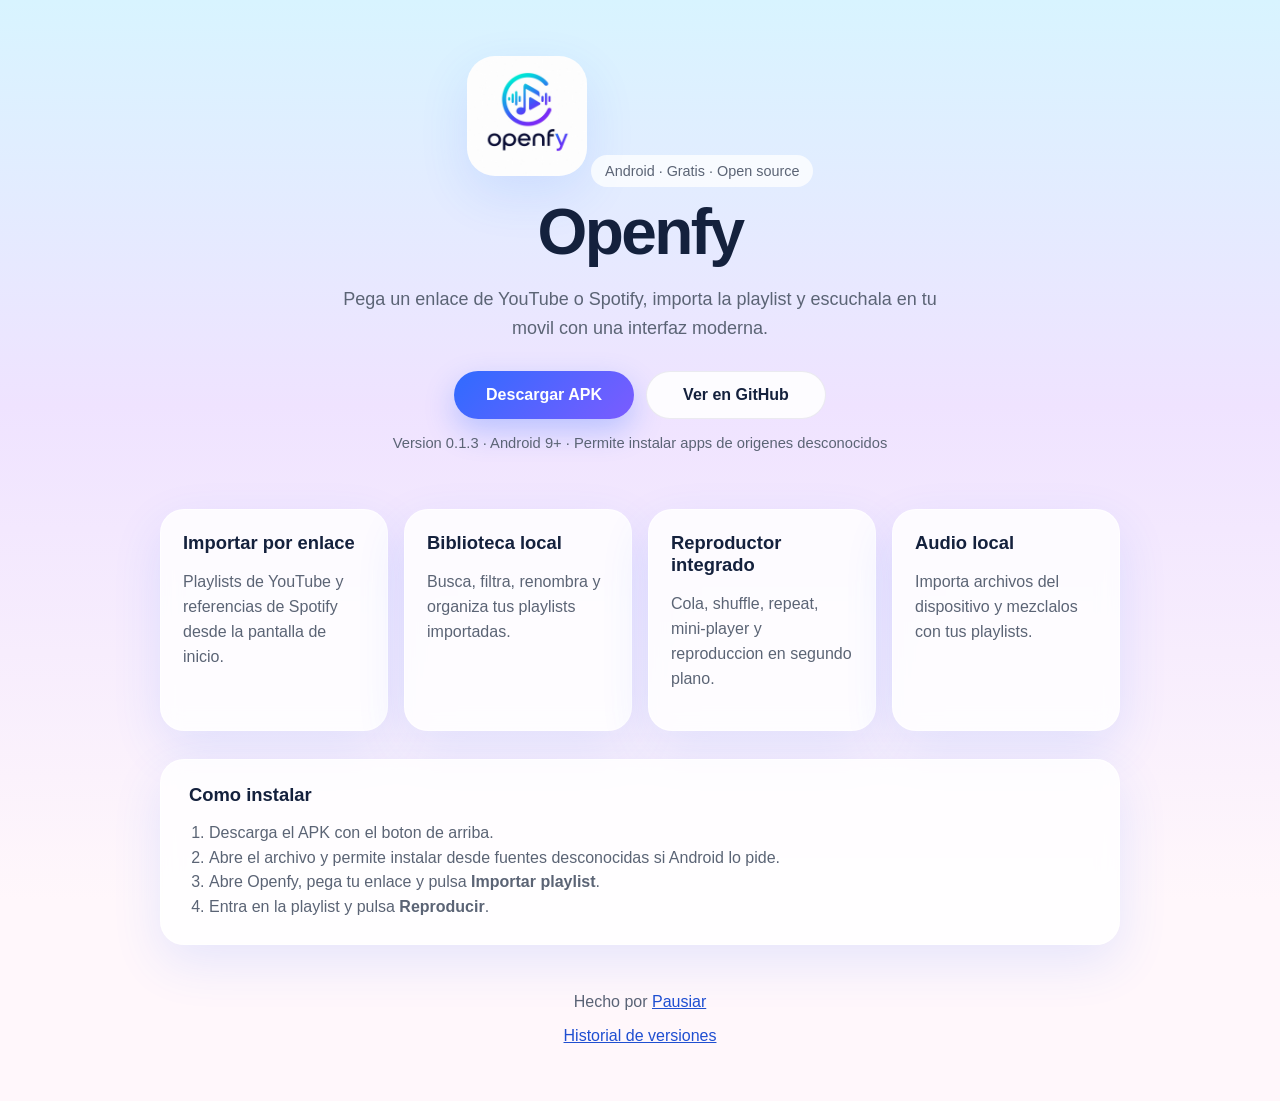
==== web/index.html @ c5a2be93 "Fix YouTube playback fallbacks and add GitHub Pages site. Add Piped and innertube stream resolution," ====
<!DOCTYPE html>
<html lang="es">
<head>
  <meta charset="UTF-8">
  <meta name="viewport" content="width=device-width, initial-scale=1.0">
  <meta name="description" content="Openfy importa playlists de YouTube y Spotify, organiza tu biblioteca y reproduce musica en Android.">
  <title>Openfy — Reproductor de playlists</title>
  <link rel="icon" type="image/png" href="assets/logo.png">
  <link rel="stylesheet" href="styles.css">
</head>
<body>
  <div class="bg"></div>
  <header class="hero">
    <img src="assets/logo.png" alt="Openfy" class="logo">
    <p class="badge">Android · Gratis · Open source</p>
    <h1>Openfy</h1>
    <p class="lead">
      Pega un enlace de YouTube o Spotify, importa la playlist y escuchala en tu movil con una interfaz moderna.
    </p>
    <div class="actions">
      <a class="btn btn-primary" href="https://github.com/Pausiar/openfy/releases/latest/download/openfy-v0.1.3.apk">
        Descargar APK
      </a>
      <a class="btn btn-secondary" href="https://github.com/Pausiar/openfy" target="_blank" rel="noopener noreferrer">
        Ver en GitHub
      </a>
    </div>
    <p class="hint">Version 0.1.3 · Android 9+ · Permite instalar apps de origenes desconocidos</p>
  </header>

  <main>
    <section class="features">
      <article class="card">
        <h2>Importar por enlace</h2>
        <p>Playlists de YouTube y referencias de Spotify desde la pantalla de inicio.</p>
      </article>
      <article class="card">
        <h2>Biblioteca local</h2>
        <p>Busca, filtra, renombra y organiza tus playlists importadas.</p>
      </article>
      <article class="card">
        <h2>Reproductor integrado</h2>
        <p>Cola, shuffle, repeat, mini-player y reproduccion en segundo plano.</p>
      </article>
      <article class="card">
        <h2>Audio local</h2>
        <p>Importa archivos del dispositivo y mezclalos con tus playlists.</p>
      </article>
    </section>

    <section class="steps">
      <h2>Como instalar</h2>
      <ol>
        <li>Descarga el APK con el boton de arriba.</li>
        <li>Abre el archivo y permite instalar desde fuentes desconocidas si Android lo pide.</li>
        <li>Abre Openfy, pega tu enlace y pulsa <strong>Importar playlist</strong>.</li>
        <li>Entra en la playlist y pulsa <strong>Reproducir</strong>.</li>
      </ol>
    </section>
  </main>

  <footer>
    <p>Hecho por <a href="https://github.com/Pausiar" target="_blank" rel="noopener noreferrer">Pausiar</a></p>
    <p><a href="https://github.com/Pausiar/openfy/releases">Historial de versiones</a></p>
  </footer>
</body>
</html>
---- web/styles.css ----
:root {
  color-scheme: light;
  --bg-top: #d8f4ff;
  --bg-mid: #efe3ff;
  --bg-bottom: #fff7fb;
  --text: #14213d;
  --muted: #5b6475;
  --primary: #2f6bff;
  --primary-dark: #1f4fd1;
  --card: rgba(255, 255, 255, 0.82);
  --shadow: 0 18px 50px rgba(47, 107, 255, 0.12);
}

* {
  box-sizing: border-box;
}

body {
  margin: 0;
  font-family: Inter, Segoe UI, Roboto, Helvetica, Arial, sans-serif;
  color: var(--text);
  background: var(--bg-bottom);
}

.bg {
  position: fixed;
  inset: 0;
  background: linear-gradient(180deg, var(--bg-top), var(--bg-mid) 45%, var(--bg-bottom));
  z-index: -1;
}

.hero,
main,
footer {
  width: min(960px, calc(100% - 32px));
  margin: 0 auto;
}

.hero {
  padding: 56px 0 32px;
  text-align: center;
}

.logo {
  width: 120px;
  height: 120px;
  border-radius: 28px;
  box-shadow: var(--shadow);
}

.badge {
  display: inline-block;
  margin: 18px 0 8px;
  padding: 8px 14px;
  border-radius: 999px;
  background: rgba(255, 255, 255, 0.75);
  color: var(--muted);
  font-size: 0.9rem;
}

h1 {
  margin: 0;
  font-size: clamp(2.5rem, 8vw, 4rem);
  letter-spacing: -0.04em;
}

.lead {
  max-width: 640px;
  margin: 16px auto 0;
  font-size: 1.125rem;
  line-height: 1.6;
  color: var(--muted);
}

.actions {
  display: flex;
  gap: 12px;
  justify-content: center;
  flex-wrap: wrap;
  margin-top: 28px;
}

.btn {
  display: inline-flex;
  align-items: center;
  justify-content: center;
  min-width: 180px;
  padding: 14px 22px;
  border-radius: 999px;
  text-decoration: none;
  font-weight: 700;
  transition: transform 0.15s ease, box-shadow 0.15s ease;
}

.btn:hover {
  transform: translateY(-1px);
}

.btn-primary {
  background: linear-gradient(135deg, var(--primary), #7b5cff);
  color: white;
  box-shadow: 0 12px 30px rgba(47, 107, 255, 0.28);
}

.btn-primary:hover {
  box-shadow: 0 16px 36px rgba(47, 107, 255, 0.34);
}

.btn-secondary {
  background: rgba(255, 255, 255, 0.88);
  color: var(--text);
  border: 1px solid rgba(20, 33, 61, 0.08);
}

.hint {
  margin-top: 16px;
  color: var(--muted);
  font-size: 0.92rem;
}

.features {
  display: grid;
  grid-template-columns: repeat(auto-fit, minmax(220px, 1fr));
  gap: 16px;
  padding: 12px 0 28px;
}

.card,
.steps {
  background: var(--card);
  border: 1px solid rgba(255, 255, 255, 0.65);
  border-radius: 24px;
  box-shadow: var(--shadow);
  backdrop-filter: blur(10px);
}

.card {
  padding: 22px;
}

.card h2,
.steps h2 {
  margin-top: 0;
  font-size: 1.15rem;
}

.card p,
.steps li {
  color: var(--muted);
  line-height: 1.55;
}

.steps {
  padding: 24px 28px;
  margin-bottom: 48px;
}

.steps ol {
  margin: 0;
  padding-left: 20px;
}

footer {
  padding: 0 0 40px;
  text-align: center;
  color: var(--muted);
}

footer a {
  color: var(--primary-dark);
}

@media (max-width: 640px) {
  .hero {
    padding-top: 36px;
  }

  .btn {
    width: 100%;
  }
}
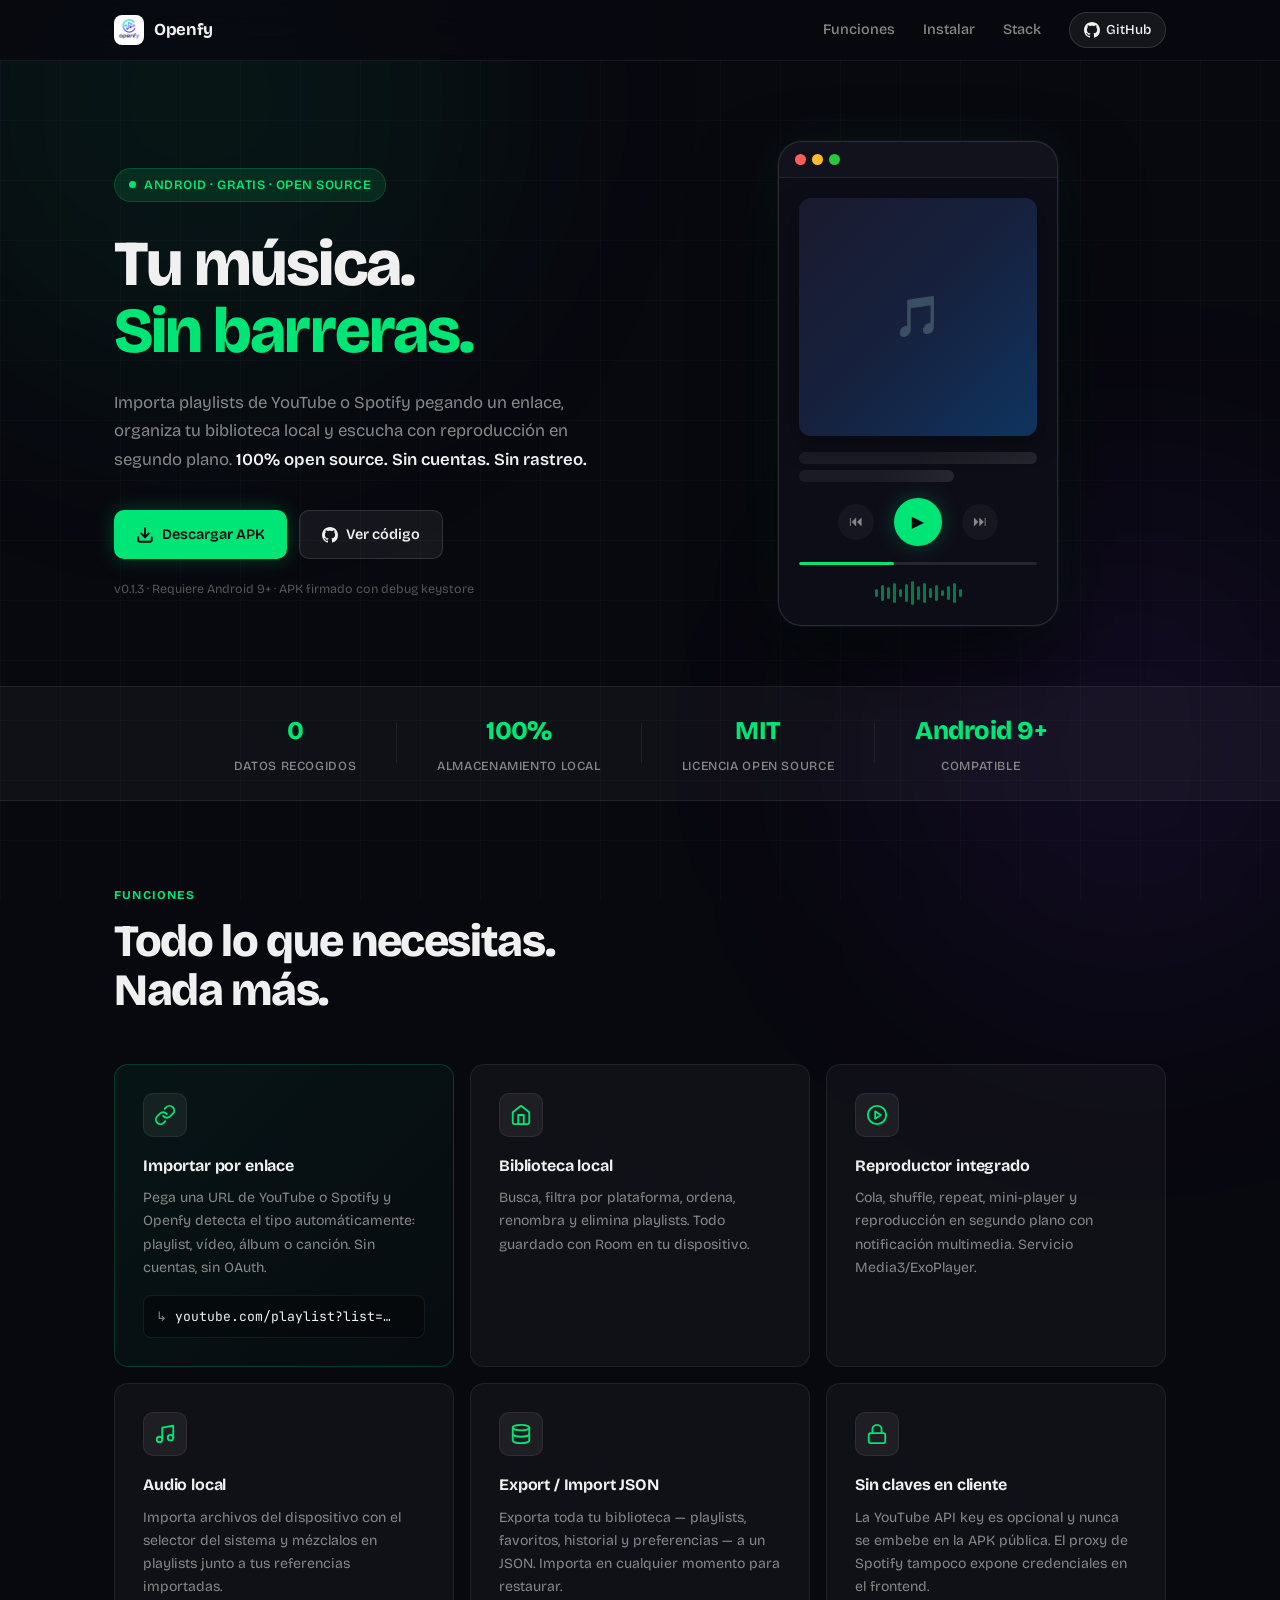
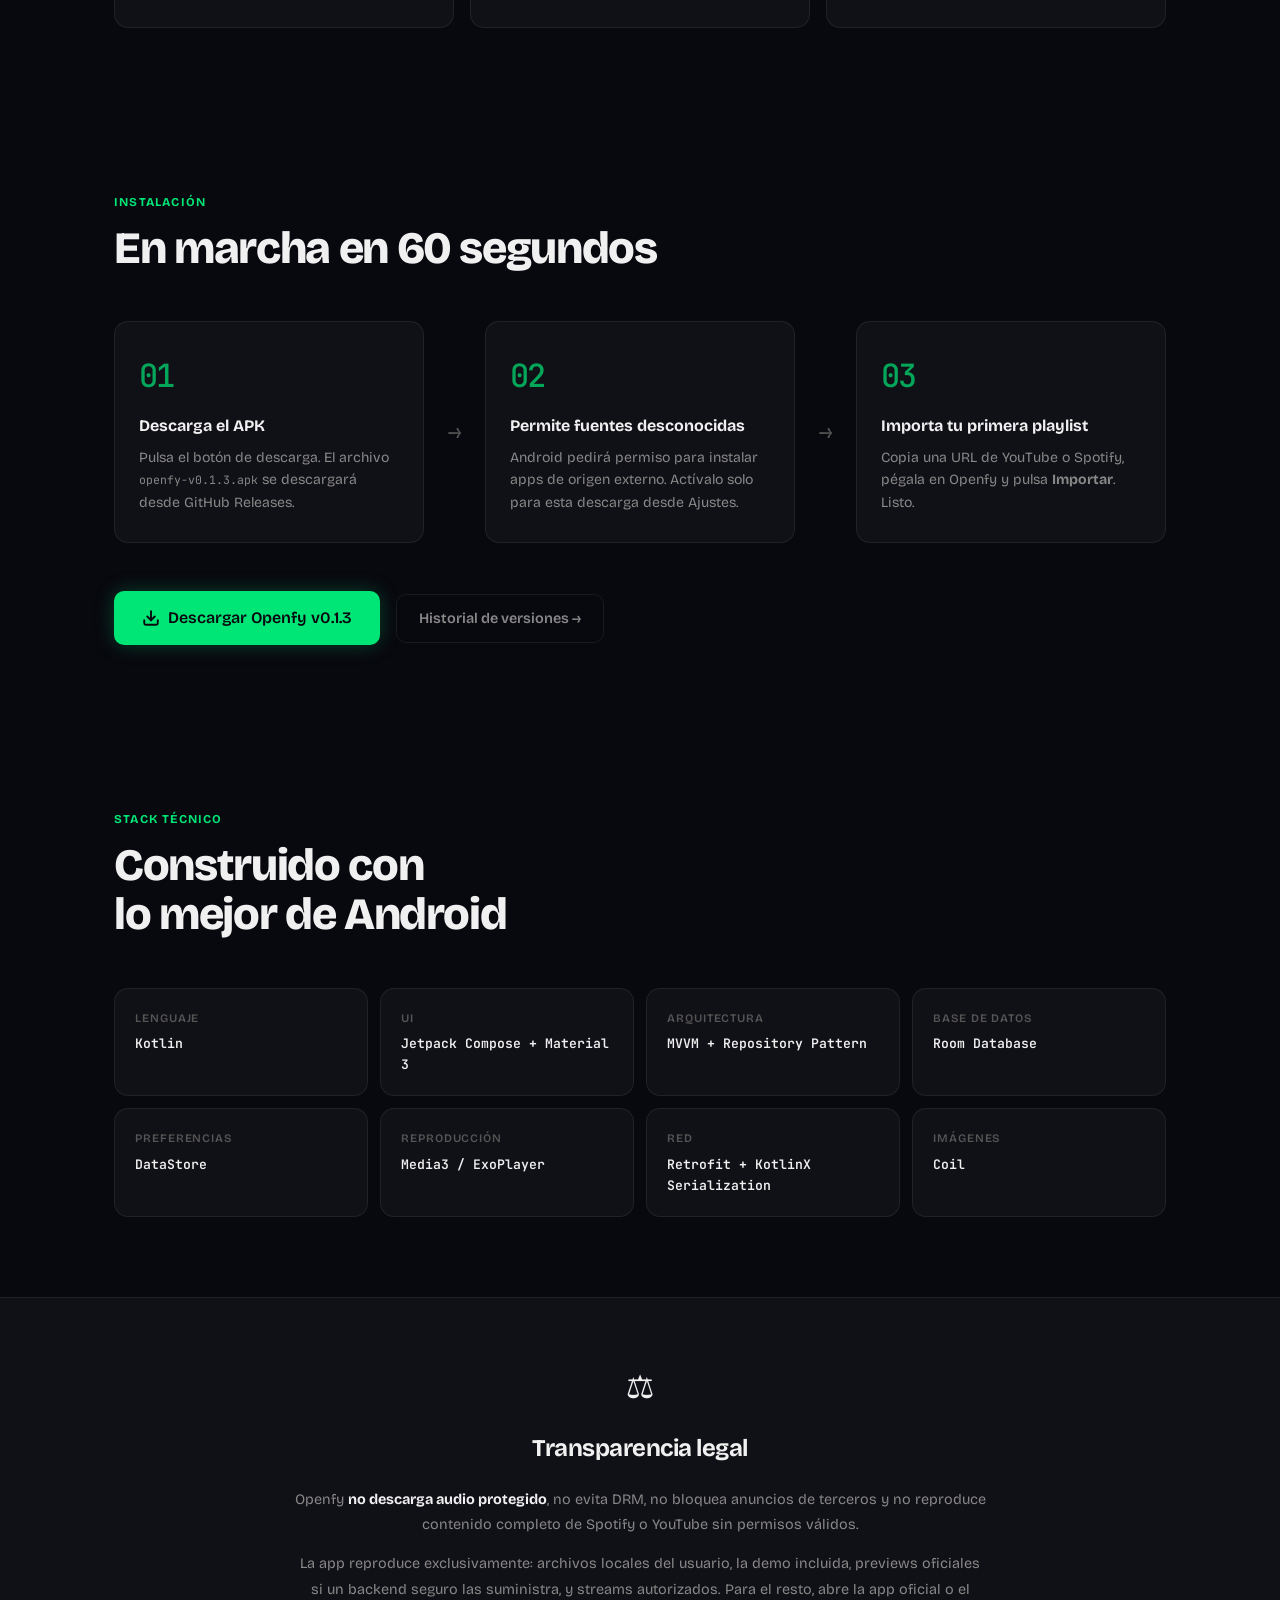
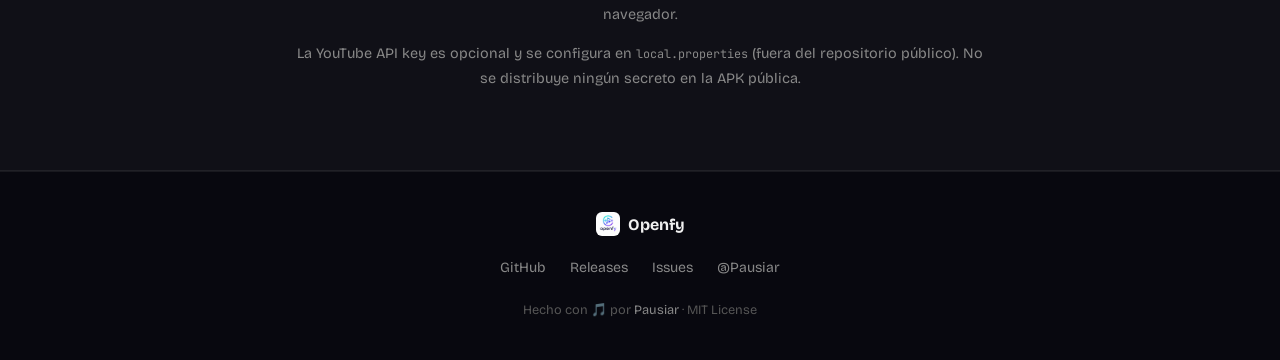
==== commit 5fe1d024: "fix: repair GitHub Pages deployment and redesign landing page - Add root index.html redirect (fallba" ====
--- a/web/index.html
+++ b/web/index.html
@@ -3,65 +3,296 @@
 <head>
   <meta charset="UTF-8">
   <meta name="viewport" content="width=device-width, initial-scale=1.0">
-  <meta name="description" content="Openfy importa playlists de YouTube y Spotify, organiza tu biblioteca y reproduce musica en Android.">
+  <meta name="description" content="Openfy — App Android open source para importar playlists de YouTube y Spotify, organizar tu biblioteca y reproducir música.">
+  <meta property="og:title" content="Openfy — Reproductor de playlists open source">
+  <meta property="og:description" content="Importa playlists de YouTube y Spotify, organiza tu biblioteca local y reproduce música en Android.">
+  <meta property="og:image" content="assets/logo.png">
   <title>Openfy — Reproductor de playlists</title>
   <link rel="icon" type="image/png" href="assets/logo.png">
+  <link rel="preconnect" href="https://fonts.googleapis.com">
+  <link rel="preconnect" href="https://fonts.gstatic.com" crossorigin>
+  <link href="https://fonts.googleapis.com/css2?family=Bricolage+Grotesque:opsz,wght@12..96,300;12..96,400;12..96,600;12..96,700;12..96,800&family=JetBrains+Mono:wght@400;500&display=swap" rel="stylesheet">
   <link rel="stylesheet" href="styles.css">
 </head>
 <body>
-  <div class="bg"></div>
+
+  <!-- Background -->
+  <div class="bg-grid"></div>
+  <div class="bg-glow bg-glow-1"></div>
+  <div class="bg-glow bg-glow-2"></div>
+
+  <!-- Nav -->
+  <nav class="nav">
+    <div class="nav-inner">
+      <div class="nav-logo">
+        <img src="assets/logo.png" alt="Openfy" class="nav-icon">
+        <span class="nav-name">Openfy</span>
+      </div>
+      <div class="nav-links">
+        <a href="#features">Funciones</a>
+        <a href="#install">Instalar</a>
+        <a href="#tech">Stack</a>
+        <a href="https://github.com/Pausiar/openfy" target="_blank" rel="noopener" class="nav-gh">
+          <svg width="16" height="16" viewBox="0 0 24 24" fill="currentColor"><path d="M12 0C5.37 0 0 5.37 0 12c0 5.31 3.435 9.795 8.205 11.385.6.105.825-.255.825-.57 0-.285-.015-1.23-.015-2.235-3.015.555-3.795-.735-4.035-1.41-.135-.345-.72-1.41-1.23-1.695-.42-.225-1.02-.78-.015-.795.945-.015 1.62.87 1.845 1.23 1.08 1.815 2.805 1.305 3.495.99.105-.78.42-1.305.765-1.605-2.67-.3-5.46-1.335-5.46-5.925 0-1.305.465-2.385 1.23-3.225-.12-.3-.54-1.53.12-3.18 0 0 1.005-.315 3.3 1.23.96-.27 1.98-.405 3-.405s2.04.135 3 .405c2.295-1.56 3.3-1.23 3.3-1.23.66 1.65.24 2.88.12 3.18.765.84 1.23 1.905 1.23 3.225 0 4.605-2.805 5.625-5.475 5.925.435.375.81 1.095.81 2.22 0 1.605-.015 2.895-.015 3.3 0 .315.225.69.825.57A12.02 12.02 0 0 0 24 12c0-6.63-5.37-12-12-12z"/></svg>
+          GitHub
+        </a>
+      </div>
+    </div>
+  </nav>
+
+  <!-- Hero -->
   <header class="hero">
-    <img src="assets/logo.png" alt="Openfy" class="logo">
-    <p class="badge">Android · Gratis · Open source</p>
-    <h1>Openfy</h1>
-    <p class="lead">
-      Pega un enlace de YouTube o Spotify, importa la playlist y escuchala en tu movil con una interfaz moderna.
-    </p>
-    <div class="actions">
-      <a class="btn btn-primary" href="https://github.com/Pausiar/openfy/releases/latest/download/openfy-v0.1.3.apk">
-        Descargar APK
-      </a>
-      <a class="btn btn-secondary" href="https://github.com/Pausiar/openfy" target="_blank" rel="noopener noreferrer">
-        Ver en GitHub
-      </a>
-    </div>
-    <p class="hint">Version 0.1.3 · Android 9+ · Permite instalar apps de origenes desconocidos</p>
+    <div class="hero-inner">
+      <div class="hero-badge">
+        <span class="dot"></span>
+        Android · Gratis · Open Source
+      </div>
+      <div class="hero-logo-wrap">
+        <img src="assets/logo.png" alt="Openfy" class="hero-logo">
+      </div>
+      <h1 class="hero-title">Tu música.<br><span class="accent">Sin barreras.</span></h1>
+      <p class="hero-lead">
+        Importa playlists de YouTube o Spotify pegando un enlace, organiza tu biblioteca local y escucha con reproducción en segundo plano. <strong>100% open source. Sin cuentas. Sin rastreo.</strong>
+      </p>
+      <div class="hero-actions">
+        <a class="btn btn-primary" href="https://github.com/Pausiar/openfy/releases/latest/download/openfy-v0.1.3.apk">
+          <svg width="18" height="18" viewBox="0 0 24 24" fill="none" stroke="currentColor" stroke-width="2.5" stroke-linecap="round" stroke-linejoin="round"><path d="M21 15v4a2 2 0 0 1-2 2H5a2 2 0 0 1-2-2v-4"/><polyline points="7 10 12 15 17 10"/><line x1="12" y1="15" x2="12" y2="3"/></svg>
+          Descargar APK
+        </a>
+        <a class="btn btn-secondary" href="https://github.com/Pausiar/openfy" target="_blank" rel="noopener noreferrer">
+          <svg width="16" height="16" viewBox="0 0 24 24" fill="currentColor"><path d="M12 0C5.37 0 0 5.37 0 12c0 5.31 3.435 9.795 8.205 11.385.6.105.825-.255.825-.57 0-.285-.015-1.23-.015-2.235-3.015.555-3.795-.735-4.035-1.41-.135-.345-.72-1.41-1.23-1.695-.42-.225-1.02-.78-.015-.795.945-.015 1.62.87 1.845 1.23 1.08 1.815 2.805 1.305 3.495.99.105-.78.42-1.305.765-1.605-2.67-.3-5.46-1.335-5.46-5.925 0-1.305.465-2.385 1.23-3.225-.12-.3-.54-1.53.12-3.18 0 0 1.005-.315 3.3 1.23.96-.27 1.98-.405 3-.405s2.04.135 3 .405c2.295-1.56 3.3-1.23 3.3-1.23.66 1.65.24 2.88.12 3.18.765.84 1.23 1.905 1.23 3.225 0 4.605-2.805 5.625-5.475 5.925.435.375.81 1.095.81 2.22 0 1.605-.015 2.895-.015 3.3 0 .315.225.69.825.57A12.02 12.02 0 0 0 24 12c0-6.63-5.37-12-12-12z"/></svg>
+          Ver código
+        </a>
+      </div>
+      <p class="hero-hint">v0.1.3 · Requiere Android 9+ · APK firmado con debug keystore</p>
+    </div>
+    <div class="hero-visual">
+      <div class="player-mockup">
+        <div class="player-bar">
+          <div class="player-dot red"></div><div class="player-dot yellow"></div><div class="player-dot green"></div>
+        </div>
+        <div class="player-screen">
+          <div class="track-art"></div>
+          <div class="track-info">
+            <div class="track-title skeleton"></div>
+            <div class="track-artist skeleton short"></div>
+          </div>
+          <div class="controls">
+            <div class="ctrl-btn">⏮</div>
+            <div class="ctrl-btn play">▶</div>
+            <div class="ctrl-btn">⏭</div>
+          </div>
+          <div class="progress-bar"><div class="progress-fill"></div></div>
+          <div class="waveform">
+            <span></span><span></span><span></span><span></span><span></span>
+            <span></span><span></span><span></span><span></span><span></span>
+            <span></span><span></span><span></span><span></span><span></span>
+          </div>
+        </div>
+      </div>
+    </div>
   </header>
 
   <main>
-    <section class="features">
-      <article class="card">
-        <h2>Importar por enlace</h2>
-        <p>Playlists de YouTube y referencias de Spotify desde la pantalla de inicio.</p>
-      </article>
-      <article class="card">
-        <h2>Biblioteca local</h2>
-        <p>Busca, filtra, renombra y organiza tus playlists importadas.</p>
-      </article>
-      <article class="card">
-        <h2>Reproductor integrado</h2>
-        <p>Cola, shuffle, repeat, mini-player y reproduccion en segundo plano.</p>
-      </article>
-      <article class="card">
-        <h2>Audio local</h2>
-        <p>Importa archivos del dispositivo y mezclalos con tus playlists.</p>
-      </article>
-    </section>
-
-    <section class="steps">
-      <h2>Como instalar</h2>
-      <ol>
-        <li>Descarga el APK con el boton de arriba.</li>
-        <li>Abre el archivo y permite instalar desde fuentes desconocidas si Android lo pide.</li>
-        <li>Abre Openfy, pega tu enlace y pulsa <strong>Importar playlist</strong>.</li>
-        <li>Entra en la playlist y pulsa <strong>Reproducir</strong>.</li>
-      </ol>
-    </section>
+
+    <!-- Stats strip -->
+    <section class="stats">
+      <div class="stats-inner">
+        <div class="stat">
+          <span class="stat-num">0</span>
+          <span class="stat-label">datos recogidos</span>
+        </div>
+        <div class="stat-divider"></div>
+        <div class="stat">
+          <span class="stat-num">100%</span>
+          <span class="stat-label">almacenamiento local</span>
+        </div>
+        <div class="stat-divider"></div>
+        <div class="stat">
+          <span class="stat-num">MIT</span>
+          <span class="stat-label">licencia open source</span>
+        </div>
+        <div class="stat-divider"></div>
+        <div class="stat">
+          <span class="stat-num">Android 9+</span>
+          <span class="stat-label">compatible</span>
+        </div>
+      </div>
+    </section>
+
+    <!-- Features -->
+    <section class="features" id="features">
+      <div class="section-header">
+        <div class="section-tag">Funciones</div>
+        <h2 class="section-title">Todo lo que necesitas.<br>Nada más.</h2>
+      </div>
+      <div class="features-grid">
+        <article class="card card-highlight">
+          <div class="card-icon">
+            <svg width="22" height="22" viewBox="0 0 24 24" fill="none" stroke="currentColor" stroke-width="2" stroke-linecap="round" stroke-linejoin="round"><path d="M10 13a5 5 0 0 0 7.54.54l3-3a5 5 0 0 0-7.07-7.07l-1.72 1.71"/><path d="M14 11a5 5 0 0 0-7.54-.54l-3 3a5 5 0 0 0 7.07 7.07l1.71-1.71"/></svg>
+          </div>
+          <h3>Importar por enlace</h3>
+          <p>Pega una URL de YouTube o Spotify y Openfy detecta el tipo automáticamente: playlist, vídeo, álbum o canción. Sin cuentas, sin OAuth.</p>
+          <div class="card-code">
+            <span class="mono muted">↳</span>
+            <span class="mono">youtube.com/playlist?list=…</span>
+          </div>
+        </article>
+
+        <article class="card">
+          <div class="card-icon">
+            <svg width="22" height="22" viewBox="0 0 24 24" fill="none" stroke="currentColor" stroke-width="2" stroke-linecap="round" stroke-linejoin="round"><path d="M3 9l9-7 9 7v11a2 2 0 0 1-2 2H5a2 2 0 0 1-2-2z"/><polyline points="9 22 9 12 15 12 15 22"/></svg>
+          </div>
+          <h3>Biblioteca local</h3>
+          <p>Busca, filtra por plataforma, ordena, renombra y elimina playlists. Todo guardado con Room en tu dispositivo.</p>
+        </article>
+
+        <article class="card">
+          <div class="card-icon">
+            <svg width="22" height="22" viewBox="0 0 24 24" fill="none" stroke="currentColor" stroke-width="2" stroke-linecap="round" stroke-linejoin="round"><circle cx="12" cy="12" r="10"/><polygon points="10 8 16 12 10 16 10 8"/></svg>
+          </div>
+          <h3>Reproductor integrado</h3>
+          <p>Cola, shuffle, repeat, mini-player y reproducción en segundo plano con notificación multimedia. Servicio Media3/ExoPlayer.</p>
+        </article>
+
+        <article class="card">
+          <div class="card-icon">
+            <svg width="22" height="22" viewBox="0 0 24 24" fill="none" stroke="currentColor" stroke-width="2" stroke-linecap="round" stroke-linejoin="round"><path d="M9 18V5l12-2v13"/><circle cx="6" cy="18" r="3"/><circle cx="18" cy="16" r="3"/></svg>
+          </div>
+          <h3>Audio local</h3>
+          <p>Importa archivos del dispositivo con el selector del sistema y mézclalos en playlists junto a tus referencias importadas.</p>
+        </article>
+
+        <article class="card">
+          <div class="card-icon">
+            <svg width="22" height="22" viewBox="0 0 24 24" fill="none" stroke="currentColor" stroke-width="2" stroke-linecap="round" stroke-linejoin="round"><ellipse cx="12" cy="5" rx="9" ry="3"/><path d="M21 12c0 1.66-4 3-9 3s-9-1.34-9-3"/><path d="M3 5v14c0 1.66 4 3 9 3s9-1.34 9-3V5"/></svg>
+          </div>
+          <h3>Export / Import JSON</h3>
+          <p>Exporta toda tu biblioteca — playlists, favoritos, historial y preferencias — a un JSON. Importa en cualquier momento para restaurar.</p>
+        </article>
+
+        <article class="card">
+          <div class="card-icon">
+            <svg width="22" height="22" viewBox="0 0 24 24" fill="none" stroke="currentColor" stroke-width="2" stroke-linecap="round" stroke-linejoin="round"><rect x="3" y="11" width="18" height="11" rx="2" ry="2"/><path d="M7 11V7a5 5 0 0 1 10 0v4"/></svg>
+          </div>
+          <h3>Sin claves en cliente</h3>
+          <p>La YouTube API key es opcional y nunca se embebe en la APK pública. El proxy de Spotify tampoco expone credenciales en el frontend.</p>
+        </article>
+      </div>
+    </section>
+
+    <!-- How it works -->
+    <section class="install" id="install">
+      <div class="section-header">
+        <div class="section-tag">Instalación</div>
+        <h2 class="section-title">En marcha en 60 segundos</h2>
+      </div>
+      <div class="steps-grid">
+        <div class="step">
+          <div class="step-num">01</div>
+          <div class="step-content">
+            <h3>Descarga el APK</h3>
+            <p>Pulsa el botón de descarga. El archivo <span class="mono">openfy-v0.1.3.apk</span> se descargará desde GitHub Releases.</p>
+          </div>
+        </div>
+        <div class="step-arrow">→</div>
+        <div class="step">
+          <div class="step-num">02</div>
+          <div class="step-content">
+            <h3>Permite fuentes desconocidas</h3>
+            <p>Android pedirá permiso para instalar apps de origen externo. Actívalo solo para esta descarga desde Ajustes.</p>
+          </div>
+        </div>
+        <div class="step-arrow">→</div>
+        <div class="step">
+          <div class="step-num">03</div>
+          <div class="step-content">
+            <h3>Importa tu primera playlist</h3>
+            <p>Copia una URL de YouTube o Spotify, pégala en Openfy y pulsa <strong>Importar</strong>. Listo.</p>
+          </div>
+        </div>
+      </div>
+      <div class="install-cta">
+        <a class="btn btn-primary btn-large" href="https://github.com/Pausiar/openfy/releases/latest/download/openfy-v0.1.3.apk">
+          <svg width="18" height="18" viewBox="0 0 24 24" fill="none" stroke="currentColor" stroke-width="2.5" stroke-linecap="round" stroke-linejoin="round"><path d="M21 15v4a2 2 0 0 1-2 2H5a2 2 0 0 1-2-2v-4"/><polyline points="7 10 12 15 17 10"/><line x1="12" y1="15" x2="12" y2="3"/></svg>
+          Descargar Openfy v0.1.3
+        </a>
+        <a class="btn btn-ghost" href="https://github.com/Pausiar/openfy/releases" target="_blank" rel="noopener">
+          Historial de versiones →
+        </a>
+      </div>
+    </section>
+
+    <!-- Tech stack -->
+    <section class="tech" id="tech">
+      <div class="section-header">
+        <div class="section-tag">Stack técnico</div>
+        <h2 class="section-title">Construido con<br>lo mejor de Android</h2>
+      </div>
+      <div class="tech-grid">
+        <div class="tech-card">
+          <span class="tech-label">Lenguaje</span>
+          <span class="tech-value mono">Kotlin</span>
+        </div>
+        <div class="tech-card">
+          <span class="tech-label">UI</span>
+          <span class="tech-value mono">Jetpack Compose + Material 3</span>
+        </div>
+        <div class="tech-card">
+          <span class="tech-label">Arquitectura</span>
+          <span class="tech-value mono">MVVM + Repository Pattern</span>
+        </div>
+        <div class="tech-card">
+          <span class="tech-label">Base de datos</span>
+          <span class="tech-value mono">Room Database</span>
+        </div>
+        <div class="tech-card">
+          <span class="tech-label">Preferencias</span>
+          <span class="tech-value mono">DataStore</span>
+        </div>
+        <div class="tech-card">
+          <span class="tech-label">Reproducción</span>
+          <span class="tech-value mono">Media3 / ExoPlayer</span>
+        </div>
+        <div class="tech-card">
+          <span class="tech-label">Red</span>
+          <span class="tech-value mono">Retrofit + KotlinX Serialization</span>
+        </div>
+        <div class="tech-card">
+          <span class="tech-label">Imágenes</span>
+          <span class="tech-value mono">Coil</span>
+        </div>
+      </div>
+    </section>
+
+    <!-- Legal -->
+    <section class="legal">
+      <div class="legal-inner">
+        <div class="legal-icon">⚖️</div>
+        <h2>Transparencia legal</h2>
+        <p>Openfy <strong>no descarga audio protegido</strong>, no evita DRM, no bloquea anuncios de terceros y no reproduce contenido completo de Spotify o YouTube sin permisos válidos.</p>
+        <p>La app reproduce exclusivamente: archivos locales del usuario, la demo incluida, previews oficiales si un backend seguro las suministra, y streams autorizados. Para el resto, abre la app oficial o el navegador.</p>
+        <p>La YouTube API key es opcional y se configura en <span class="mono">local.properties</span> (fuera del repositorio público). No se distribuye ningún secreto en la APK pública.</p>
+      </div>
+    </section>
+
   </main>
 
-  <footer>
-    <p>Hecho por <a href="https://github.com/Pausiar" target="_blank" rel="noopener noreferrer">Pausiar</a></p>
-    <p><a href="https://github.com/Pausiar/openfy/releases">Historial de versiones</a></p>
+  <footer class="footer">
+    <div class="footer-inner">
+      <div class="footer-brand">
+        <img src="assets/logo.png" alt="Openfy" class="footer-logo">
+        <span>Openfy</span>
+      </div>
+      <div class="footer-links">
+        <a href="https://github.com/Pausiar/openfy" target="_blank" rel="noopener">GitHub</a>
+        <a href="https://github.com/Pausiar/openfy/releases" target="_blank" rel="noopener">Releases</a>
+        <a href="https://github.com/Pausiar/openfy/issues" target="_blank" rel="noopener">Issues</a>
+        <a href="https://github.com/Pausiar" target="_blank" rel="noopener">@Pausiar</a>
+      </div>
+      <p class="footer-copy">Hecho con 🎵 por <a href="https://github.com/Pausiar" target="_blank" rel="noopener">Pausiar</a> · MIT License</p>
+    </div>
   </footer>
+
 </body>
 </html>
--- a/web/styles.css
+++ b/web/styles.css
@@ -1,181 +1,479 @@
+/* ===== RESET & BASE ===== */
+*, *::before, *::after { box-sizing: border-box; margin: 0; padding: 0; }
+
 :root {
-  color-scheme: light;
-  --bg-top: #d8f4ff;
-  --bg-mid: #efe3ff;
-  --bg-bottom: #fff7fb;
-  --text: #14213d;
-  --muted: #5b6475;
-  --primary: #2f6bff;
-  --primary-dark: #1f4fd1;
-  --card: rgba(255, 255, 255, 0.82);
-  --shadow: 0 18px 50px rgba(47, 107, 255, 0.12);
-}
-
-* {
-  box-sizing: border-box;
-}
+  --bg:        #08080f;
+  --bg-2:      #0d0d18;
+  --surface:   rgba(255,255,255,0.035);
+  --surface-2: rgba(255,255,255,0.06);
+  --border:    rgba(255,255,255,0.07);
+  --border-2:  rgba(255,255,255,0.12);
+  --accent:    #00e676;
+  --accent-dim: rgba(0,230,118,0.12);
+  --accent-glow: rgba(0,230,118,0.25);
+  --purple:    #7c3aed;
+  --text:      #f0f0f0;
+  --muted:     #888;
+  --muted-2:   #555;
+  --radius:    14px;
+  --radius-lg: 24px;
+  --max-w:     1100px;
+  --font: 'Bricolage Grotesque', system-ui, sans-serif;
+  --mono: 'JetBrains Mono', 'Fira Code', monospace;
+}
+
+html { scroll-behavior: smooth; }
 
 body {
-  margin: 0;
-  font-family: Inter, Segoe UI, Roboto, Helvetica, Arial, sans-serif;
+  font-family: var(--font);
+  background: var(--bg);
   color: var(--text);
-  background: var(--bg-bottom);
-}
-
-.bg {
-  position: fixed;
-  inset: 0;
-  background: linear-gradient(180deg, var(--bg-top), var(--bg-mid) 45%, var(--bg-bottom));
-  z-index: -1;
-}
-
-.hero,
-main,
-footer {
-  width: min(960px, calc(100% - 32px));
-  margin: 0 auto;
-}
-
+  line-height: 1.6;
+  overflow-x: hidden;
+  -webkit-font-smoothing: antialiased;
+}
+
+/* ===== BG FX ===== */
+.bg-grid {
+  position: fixed; inset: 0; z-index: 0;
+  background-image:
+    linear-gradient(rgba(255,255,255,0.025) 1px, transparent 1px),
+    linear-gradient(90deg, rgba(255,255,255,0.025) 1px, transparent 1px);
+  background-size: 60px 60px;
+  pointer-events: none;
+}
+.bg-glow {
+  position: fixed; border-radius: 50%;
+  filter: blur(120px); pointer-events: none; z-index: 0;
+}
+.bg-glow-1 {
+  width: 600px; height: 600px;
+  top: -200px; left: -100px;
+  background: rgba(0,230,118,0.06);
+}
+.bg-glow-2 {
+  width: 500px; height: 500px;
+  bottom: -100px; right: -100px;
+  background: rgba(124,58,237,0.08);
+}
+
+/* ===== NAV ===== */
+.nav {
+  position: sticky; top: 0; z-index: 100;
+  backdrop-filter: blur(20px);
+  background: rgba(8,8,15,0.8);
+  border-bottom: 1px solid var(--border);
+}
+.nav-inner {
+  max-width: var(--max-w); margin: 0 auto;
+  padding: 0 24px;
+  display: flex; align-items: center; justify-content: space-between;
+  height: 60px;
+}
+.nav-logo { display: flex; align-items: center; gap: 10px; text-decoration: none; color: var(--text); font-weight: 700; font-size: 1.05rem; }
+.nav-icon { width: 30px; height: 30px; border-radius: 8px; }
+.nav-name { letter-spacing: -0.02em; }
+.nav-links { display: flex; align-items: center; gap: 28px; }
+.nav-links a { color: var(--muted); text-decoration: none; font-size: 0.9rem; font-weight: 500; transition: color .2s; }
+.nav-links a:hover { color: var(--text); }
+.nav-gh {
+  display: flex; align-items: center; gap: 6px;
+  color: var(--text) !important;
+  background: var(--surface-2);
+  border: 1px solid var(--border-2);
+  padding: 6px 14px; border-radius: 999px;
+  font-size: 0.85rem !important;
+  transition: background .2s, border-color .2s !important;
+}
+.nav-gh:hover { background: var(--surface) !important; border-color: var(--border-2) !important; }
+
+/* ===== HERO ===== */
 .hero {
-  padding: 56px 0 32px;
+  position: relative; z-index: 1;
+  max-width: var(--max-w); margin: 0 auto;
+  padding: 80px 24px 60px;
+  display: grid;
+  grid-template-columns: 1fr 1fr;
+  gap: 60px;
+  align-items: center;
+}
+.hero-inner { max-width: 540px; }
+.hero-badge {
+  display: inline-flex; align-items: center; gap: 8px;
+  background: var(--accent-dim);
+  border: 1px solid rgba(0,230,118,0.2);
+  color: var(--accent);
+  font-size: 0.8rem; font-weight: 600;
+  padding: 6px 14px; border-radius: 999px;
+  margin-bottom: 28px;
+  letter-spacing: 0.04em; text-transform: uppercase;
+}
+.dot {
+  width: 7px; height: 7px; border-radius: 50%;
+  background: var(--accent);
+  animation: pulse 2s ease-in-out infinite;
+}
+@keyframes pulse {
+  0%, 100% { opacity: 1; }
+  50% { opacity: 0.4; }
+}
+.hero-logo-wrap { display: none; }
+.hero-title {
+  font-size: clamp(2.8rem, 5vw, 4.2rem);
+  font-weight: 800;
+  line-height: 1.05;
+  letter-spacing: -0.03em;
+  margin-bottom: 24px;
+}
+.accent { color: var(--accent); }
+.hero-lead {
+  font-size: 1.05rem;
+  color: var(--muted);
+  line-height: 1.7;
+  margin-bottom: 36px;
+  max-width: 480px;
+}
+.hero-lead strong { color: var(--text); font-weight: 600; }
+.hero-actions { display: flex; gap: 12px; flex-wrap: wrap; margin-bottom: 20px; }
+.hero-hint { font-size: 0.78rem; color: var(--muted-2); }
+
+/* ===== BUTTONS ===== */
+.btn {
+  display: inline-flex; align-items: center; gap: 8px;
+  padding: 12px 22px; border-radius: 10px;
+  font-family: var(--font); font-size: 0.9rem; font-weight: 600;
+  text-decoration: none; cursor: pointer;
+  transition: transform .15s, box-shadow .15s, background .15s, border-color .15s;
+  border: none;
+}
+.btn:active { transform: scale(0.97); }
+.btn-primary {
+  background: var(--accent);
+  color: #08080f;
+  box-shadow: 0 0 20px var(--accent-glow);
+}
+.btn-primary:hover {
+  background: #00ff87;
+  box-shadow: 0 0 32px var(--accent-glow);
+  transform: translateY(-1px);
+}
+.btn-secondary {
+  background: var(--surface-2);
+  color: var(--text);
+  border: 1px solid var(--border-2);
+}
+.btn-secondary:hover { background: rgba(255,255,255,0.08); border-color: rgba(255,255,255,0.2); }
+.btn-ghost {
+  background: transparent;
+  color: var(--muted);
+  border: 1px solid var(--border);
+}
+.btn-ghost:hover { color: var(--text); border-color: var(--border-2); }
+.btn-large { padding: 14px 28px; font-size: 1rem; }
+
+/* ===== PLAYER MOCKUP ===== */
+.hero-visual { display: flex; justify-content: center; align-items: center; }
+.player-mockup {
+  width: 280px;
+  background: var(--bg-2);
+  border: 1px solid var(--border-2);
+  border-radius: var(--radius-lg);
+  overflow: hidden;
+  box-shadow:
+    0 0 0 1px rgba(255,255,255,0.04),
+    0 40px 80px rgba(0,0,0,0.6),
+    0 0 60px rgba(0,230,118,0.08);
+}
+.player-bar {
+  display: flex; gap: 6px; align-items: center;
+  padding: 12px 16px;
+  background: rgba(255,255,255,0.02);
+  border-bottom: 1px solid var(--border);
+}
+.player-dot { width: 11px; height: 11px; border-radius: 50%; }
+.player-dot.red    { background: #ff5f57; }
+.player-dot.yellow { background: #ffbd2e; }
+.player-dot.green  { background: #28c840; }
+.player-screen { padding: 20px; display: flex; flex-direction: column; gap: 16px; }
+.track-art {
+  width: 100%; aspect-ratio: 1;
+  border-radius: 12px;
+  background: linear-gradient(135deg, #1a1a2e, #16213e, #0f3460);
+  position: relative; overflow: hidden;
+  box-shadow: 0 8px 24px rgba(0,0,0,0.4);
+}
+.track-art::after {
+  content: '🎵';
+  position: absolute; inset: 0;
+  display: flex; align-items: center; justify-content: center;
+  font-size: 2.5rem;
+  opacity: 0.6;
+}
+.track-info { display: flex; flex-direction: column; gap: 6px; }
+.skeleton {
+  height: 12px; border-radius: 6px;
+  background: linear-gradient(90deg, rgba(255,255,255,0.06) 25%, rgba(255,255,255,0.1) 50%, rgba(255,255,255,0.06) 75%);
+  background-size: 200% 100%;
+  animation: shimmer 1.8s ease-in-out infinite;
+}
+.skeleton.short { width: 65%; }
+@keyframes shimmer {
+  0% { background-position: 200% 0; }
+  100% { background-position: -200% 0; }
+}
+.controls { display: flex; justify-content: center; gap: 20px; align-items: center; }
+.ctrl-btn {
+  width: 36px; height: 36px; border-radius: 50%;
+  display: flex; align-items: center; justify-content: center;
+  background: var(--surface); font-size: 0.9rem; color: var(--muted);
+  cursor: pointer; transition: background .2s;
+}
+.ctrl-btn.play {
+  width: 48px; height: 48px;
+  background: var(--accent); color: #08080f;
+  font-size: 1rem;
+  box-shadow: 0 0 20px var(--accent-glow);
+}
+.progress-bar {
+  width: 100%; height: 3px; border-radius: 2px;
+  background: rgba(255,255,255,0.1);
+  overflow: hidden;
+}
+.progress-fill {
+  height: 100%; width: 40%; border-radius: 2px;
+  background: var(--accent);
+  animation: progress 3s ease-in-out infinite alternate;
+}
+@keyframes progress {
+  from { width: 20%; }
+  to   { width: 75%; }
+}
+.waveform {
+  display: flex; align-items: center; justify-content: center;
+  gap: 3px; height: 24px;
+}
+.waveform span {
+  width: 3px; border-radius: 2px;
+  background: var(--accent);
+  opacity: 0.5;
+  animation: wave 1s ease-in-out infinite alternate;
+}
+.waveform span:nth-child(1)  { height: 8px;  animation-delay: 0s; }
+.waveform span:nth-child(2)  { height: 16px; animation-delay: .1s; }
+.waveform span:nth-child(3)  { height: 12px; animation-delay: .2s; }
+.waveform span:nth-child(4)  { height: 20px; animation-delay: .3s; }
+.waveform span:nth-child(5)  { height: 8px;  animation-delay: .4s; }
+.waveform span:nth-child(6)  { height: 18px; animation-delay: .5s; }
+.waveform span:nth-child(7)  { height: 24px; animation-delay: .6s; }
+.waveform span:nth-child(8)  { height: 14px; animation-delay: .7s; }
+.waveform span:nth-child(9)  { height: 20px; animation-delay: .8s; }
+.waveform span:nth-child(10) { height: 10px; animation-delay: .9s; }
+.waveform span:nth-child(11) { height: 16px; animation-delay: .1s; }
+.waveform span:nth-child(12) { height: 6px;  animation-delay: .2s; }
+.waveform span:nth-child(13) { height: 14px; animation-delay: .3s; }
+.waveform span:nth-child(14) { height: 20px; animation-delay: .4s; }
+.waveform span:nth-child(15) { height: 8px;  animation-delay: .5s; }
+@keyframes wave {
+  from { opacity: 0.3; transform: scaleY(0.6); }
+  to   { opacity: 0.8; transform: scaleY(1); }
+}
+
+/* ===== STATS ===== */
+.stats {
+  position: relative; z-index: 1;
+  border-top: 1px solid var(--border);
+  border-bottom: 1px solid var(--border);
+  background: var(--surface);
+}
+.stats-inner {
+  max-width: var(--max-w); margin: 0 auto; padding: 0 24px;
+  display: flex; align-items: center; justify-content: center;
+  flex-wrap: wrap; gap: 0;
+}
+.stat {
+  display: flex; flex-direction: column; align-items: center;
+  padding: 24px 40px; gap: 4px;
+}
+.stat-num { font-size: 1.6rem; font-weight: 800; color: var(--accent); letter-spacing: -0.02em; }
+.stat-label { font-size: 0.78rem; color: var(--muted); font-weight: 500; text-transform: uppercase; letter-spacing: 0.05em; }
+.stat-divider { width: 1px; height: 40px; background: var(--border); }
+
+/* ===== SECTIONS ===== */
+.features, .install, .tech {
+  position: relative; z-index: 1;
+  max-width: var(--max-w); margin: 0 auto;
+  padding: 80px 24px;
+}
+.section-header { margin-bottom: 48px; }
+.section-tag {
+  display: inline-block;
+  font-size: 0.75rem; font-weight: 700;
+  text-transform: uppercase; letter-spacing: 0.1em;
+  color: var(--accent); margin-bottom: 12px;
+}
+.section-title {
+  font-size: clamp(1.8rem, 3.5vw, 2.8rem);
+  font-weight: 800; letter-spacing: -0.03em;
+  line-height: 1.1;
+  color: var(--text);
+}
+
+/* ===== FEATURE CARDS ===== */
+.features-grid {
+  display: grid;
+  grid-template-columns: repeat(3, 1fr);
+  gap: 16px;
+}
+.card {
+  background: var(--surface);
+  border: 1px solid var(--border);
+  border-radius: var(--radius);
+  padding: 28px;
+  transition: border-color .2s, background .2s, transform .2s;
+}
+.card:hover {
+  border-color: var(--border-2);
+  background: var(--surface-2);
+  transform: translateY(-2px);
+}
+.card-highlight {
+  grid-column: span 1;
+  background: linear-gradient(135deg, rgba(0,230,118,0.06), rgba(0,230,118,0.02));
+  border-color: rgba(0,230,118,0.2);
+}
+.card-highlight:hover { border-color: rgba(0,230,118,0.35); }
+.card-icon {
+  width: 44px; height: 44px;
+  display: flex; align-items: center; justify-content: center;
+  background: var(--surface-2); border: 1px solid var(--border);
+  border-radius: 10px; margin-bottom: 16px;
+  color: var(--accent);
+}
+.card h3 {
+  font-size: 1rem; font-weight: 700;
+  margin-bottom: 8px; letter-spacing: -0.01em;
+}
+.card p { font-size: 0.88rem; color: var(--muted); line-height: 1.65; }
+.card-code {
+  margin-top: 16px; padding: 10px 12px;
+  background: rgba(0,0,0,0.3); border-radius: 8px;
+  border: 1px solid var(--border);
+  display: flex; gap: 8px; align-items: center;
+}
+
+/* ===== INSTALL STEPS ===== */
+.steps-grid {
+  display: grid;
+  grid-template-columns: 1fr auto 1fr auto 1fr;
+  gap: 16px; align-items: center;
+  margin-bottom: 48px;
+}
+.step {
+  background: var(--surface);
+  border: 1px solid var(--border);
+  border-radius: var(--radius);
+  padding: 28px 24px;
+}
+.step-num {
+  font-family: var(--mono);
+  font-size: 2rem; font-weight: 500;
+  color: var(--accent); opacity: 0.7;
+  margin-bottom: 12px; letter-spacing: -0.05em;
+}
+.step-content h3 { font-size: 1rem; font-weight: 700; margin-bottom: 8px; }
+.step-content p  { font-size: 0.88rem; color: var(--muted); line-height: 1.6; }
+.step-arrow { font-size: 1.4rem; color: var(--muted-2); padding: 0 8px; }
+.install-cta { display: flex; align-items: center; gap: 16px; flex-wrap: wrap; }
+
+/* ===== TECH GRID ===== */
+.tech-grid {
+  display: grid;
+  grid-template-columns: repeat(4, 1fr);
+  gap: 12px;
+}
+.tech-card {
+  background: var(--surface);
+  border: 1px solid var(--border);
+  border-radius: var(--radius);
+  padding: 20px;
+  display: flex; flex-direction: column; gap: 6px;
+  transition: border-color .2s;
+}
+.tech-card:hover { border-color: var(--border-2); }
+.tech-label { font-size: 0.72rem; color: var(--muted-2); text-transform: uppercase; letter-spacing: 0.08em; font-weight: 600; }
+.tech-value { font-size: 0.88rem; color: var(--text); font-weight: 600; }
+
+/* ===== LEGAL ===== */
+.legal {
+  position: relative; z-index: 1;
+  background: var(--surface);
+  border-top: 1px solid var(--border);
+  border-bottom: 1px solid var(--border);
+}
+.legal-inner {
+  max-width: 740px; margin: 0 auto;
+  padding: 64px 24px;
   text-align: center;
 }
-
-.logo {
-  width: 120px;
-  height: 120px;
-  border-radius: 28px;
-  box-shadow: var(--shadow);
-}
-
-.badge {
-  display: inline-block;
-  margin: 18px 0 8px;
-  padding: 8px 14px;
-  border-radius: 999px;
-  background: rgba(255, 255, 255, 0.75);
-  color: var(--muted);
-  font-size: 0.9rem;
-}
-
-h1 {
-  margin: 0;
-  font-size: clamp(2.5rem, 8vw, 4rem);
-  letter-spacing: -0.04em;
-}
-
-.lead {
-  max-width: 640px;
-  margin: 16px auto 0;
-  font-size: 1.125rem;
-  line-height: 1.6;
-  color: var(--muted);
-}
-
-.actions {
-  display: flex;
-  gap: 12px;
-  justify-content: center;
-  flex-wrap: wrap;
-  margin-top: 28px;
-}
-
-.btn {
-  display: inline-flex;
-  align-items: center;
-  justify-content: center;
-  min-width: 180px;
-  padding: 14px 22px;
-  border-radius: 999px;
-  text-decoration: none;
-  font-weight: 700;
-  transition: transform 0.15s ease, box-shadow 0.15s ease;
-}
-
-.btn:hover {
-  transform: translateY(-1px);
-}
-
-.btn-primary {
-  background: linear-gradient(135deg, var(--primary), #7b5cff);
-  color: white;
-  box-shadow: 0 12px 30px rgba(47, 107, 255, 0.28);
-}
-
-.btn-primary:hover {
-  box-shadow: 0 16px 36px rgba(47, 107, 255, 0.34);
-}
-
-.btn-secondary {
-  background: rgba(255, 255, 255, 0.88);
-  color: var(--text);
-  border: 1px solid rgba(20, 33, 61, 0.08);
-}
-
-.hint {
-  margin-top: 16px;
-  color: var(--muted);
-  font-size: 0.92rem;
-}
-
-.features {
-  display: grid;
-  grid-template-columns: repeat(auto-fit, minmax(220px, 1fr));
-  gap: 16px;
-  padding: 12px 0 28px;
-}
-
-.card,
-.steps {
-  background: var(--card);
-  border: 1px solid rgba(255, 255, 255, 0.65);
-  border-radius: 24px;
-  box-shadow: var(--shadow);
-  backdrop-filter: blur(10px);
-}
-
-.card {
-  padding: 22px;
-}
-
-.card h2,
-.steps h2 {
-  margin-top: 0;
-  font-size: 1.15rem;
-}
-
-.card p,
-.steps li {
-  color: var(--muted);
-  line-height: 1.55;
-}
-
-.steps {
-  padding: 24px 28px;
-  margin-bottom: 48px;
-}
-
-.steps ol {
-  margin: 0;
-  padding-left: 20px;
-}
-
-footer {
-  padding: 0 0 40px;
+.legal-icon { font-size: 2rem; margin-bottom: 16px; }
+.legal h2 { font-size: 1.5rem; font-weight: 700; margin-bottom: 20px; letter-spacing: -0.02em; }
+.legal p { font-size: 0.9rem; color: var(--muted); line-height: 1.75; margin-bottom: 14px; }
+.legal p strong { color: var(--text); }
+
+/* ===== FOOTER ===== */
+.footer {
+  position: relative; z-index: 1;
+  border-top: 1px solid var(--border);
+  padding: 40px 24px;
+}
+.footer-inner {
+  max-width: var(--max-w); margin: 0 auto;
+  display: flex; flex-direction: column; align-items: center; gap: 20px;
   text-align: center;
-  color: var(--muted);
-}
-
-footer a {
-  color: var(--primary-dark);
-}
-
-@media (max-width: 640px) {
+}
+.footer-brand {
+  display: flex; align-items: center; gap: 8px;
+  font-size: 1rem; font-weight: 700; color: var(--text);
+}
+.footer-logo { width: 24px; height: 24px; border-radius: 6px; }
+.footer-links { display: flex; gap: 24px; flex-wrap: wrap; justify-content: center; }
+.footer-links a { color: var(--muted); text-decoration: none; font-size: 0.88rem; transition: color .2s; }
+.footer-links a:hover { color: var(--text); }
+.footer-copy { font-size: 0.8rem; color: var(--muted-2); }
+.footer-copy a { color: var(--muted); text-decoration: none; }
+.footer-copy a:hover { color: var(--text); }
+
+/* ===== UTILITIES ===== */
+.mono { font-family: var(--mono); font-size: 0.82em; }
+.muted { color: var(--muted); }
+
+/* ===== RESPONSIVE ===== */
+@media (max-width: 900px) {
   .hero {
-    padding-top: 36px;
+    grid-template-columns: 1fr;
+    text-align: center;
+    padding: 60px 20px 40px;
+    gap: 40px;
   }
-
-  .btn {
-    width: 100%;
-  }
-}
+  .hero-inner { max-width: 100%; }
+  .hero-lead { margin: 0 auto 32px; }
+  .hero-actions { justify-content: center; }
+  .hero-logo-wrap { display: flex; justify-content: center; }
+  .hero-logo { width: 100px; height: 100px; border-radius: 24px; }
+  .hero-visual { display: none; }
+  .features-grid { grid-template-columns: 1fr; }
+  .card-highlight { grid-column: span 1; }
+  .steps-grid { grid-template-columns: 1fr; }
+  .step-arrow { text-align: center; transform: rotate(90deg); }
+  .tech-grid { grid-template-columns: repeat(2, 1fr); }
+  .stats-inner { flex-direction: column; gap: 0; }
+  .stat-divider { width: 60px; height: 1px; }
+}
+
+@media (max-width: 600px) {
+  .nav-links { display: none; }
+  .nav-links a:last-child { display: flex; }
+  .hero-title { font-size: 2.4rem; }
+  .tech-grid { grid-template-columns: 1fr; }
+  .features, .install, .tech { padding: 60px 16px; }
+}
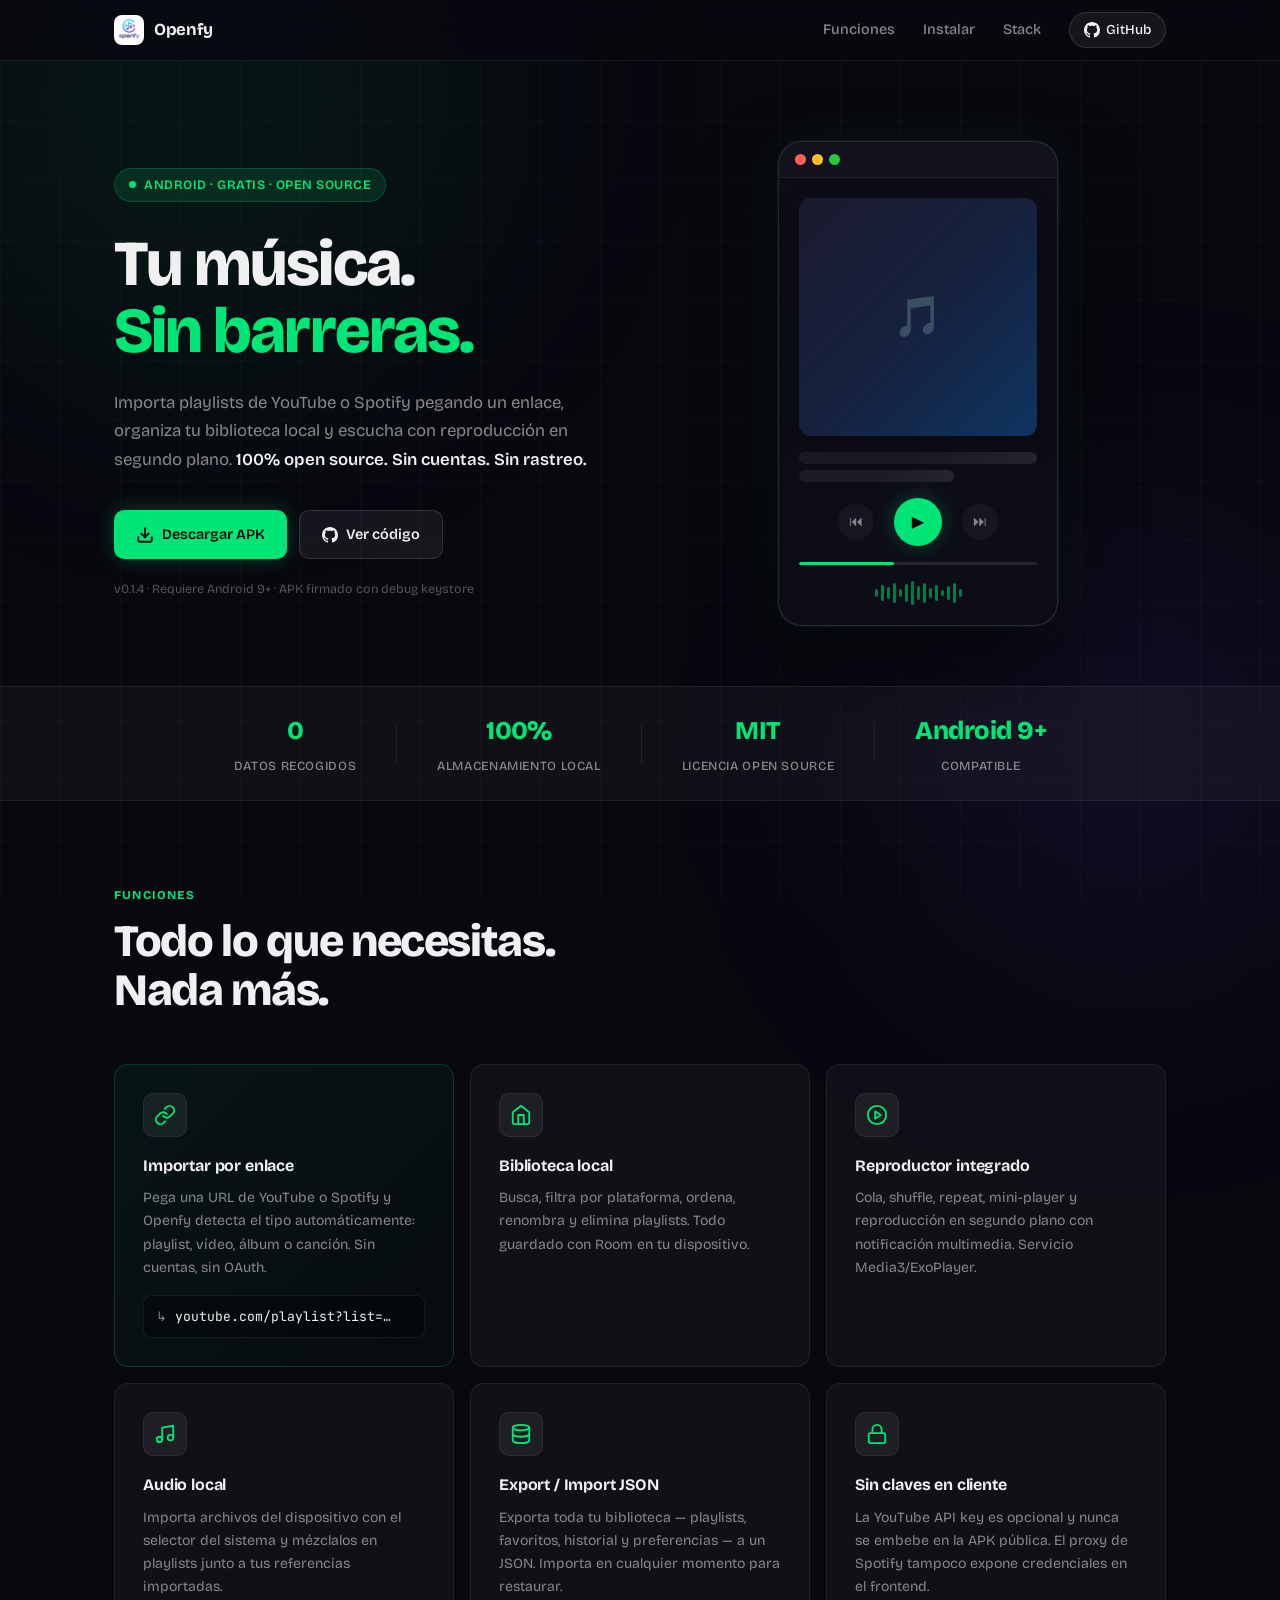
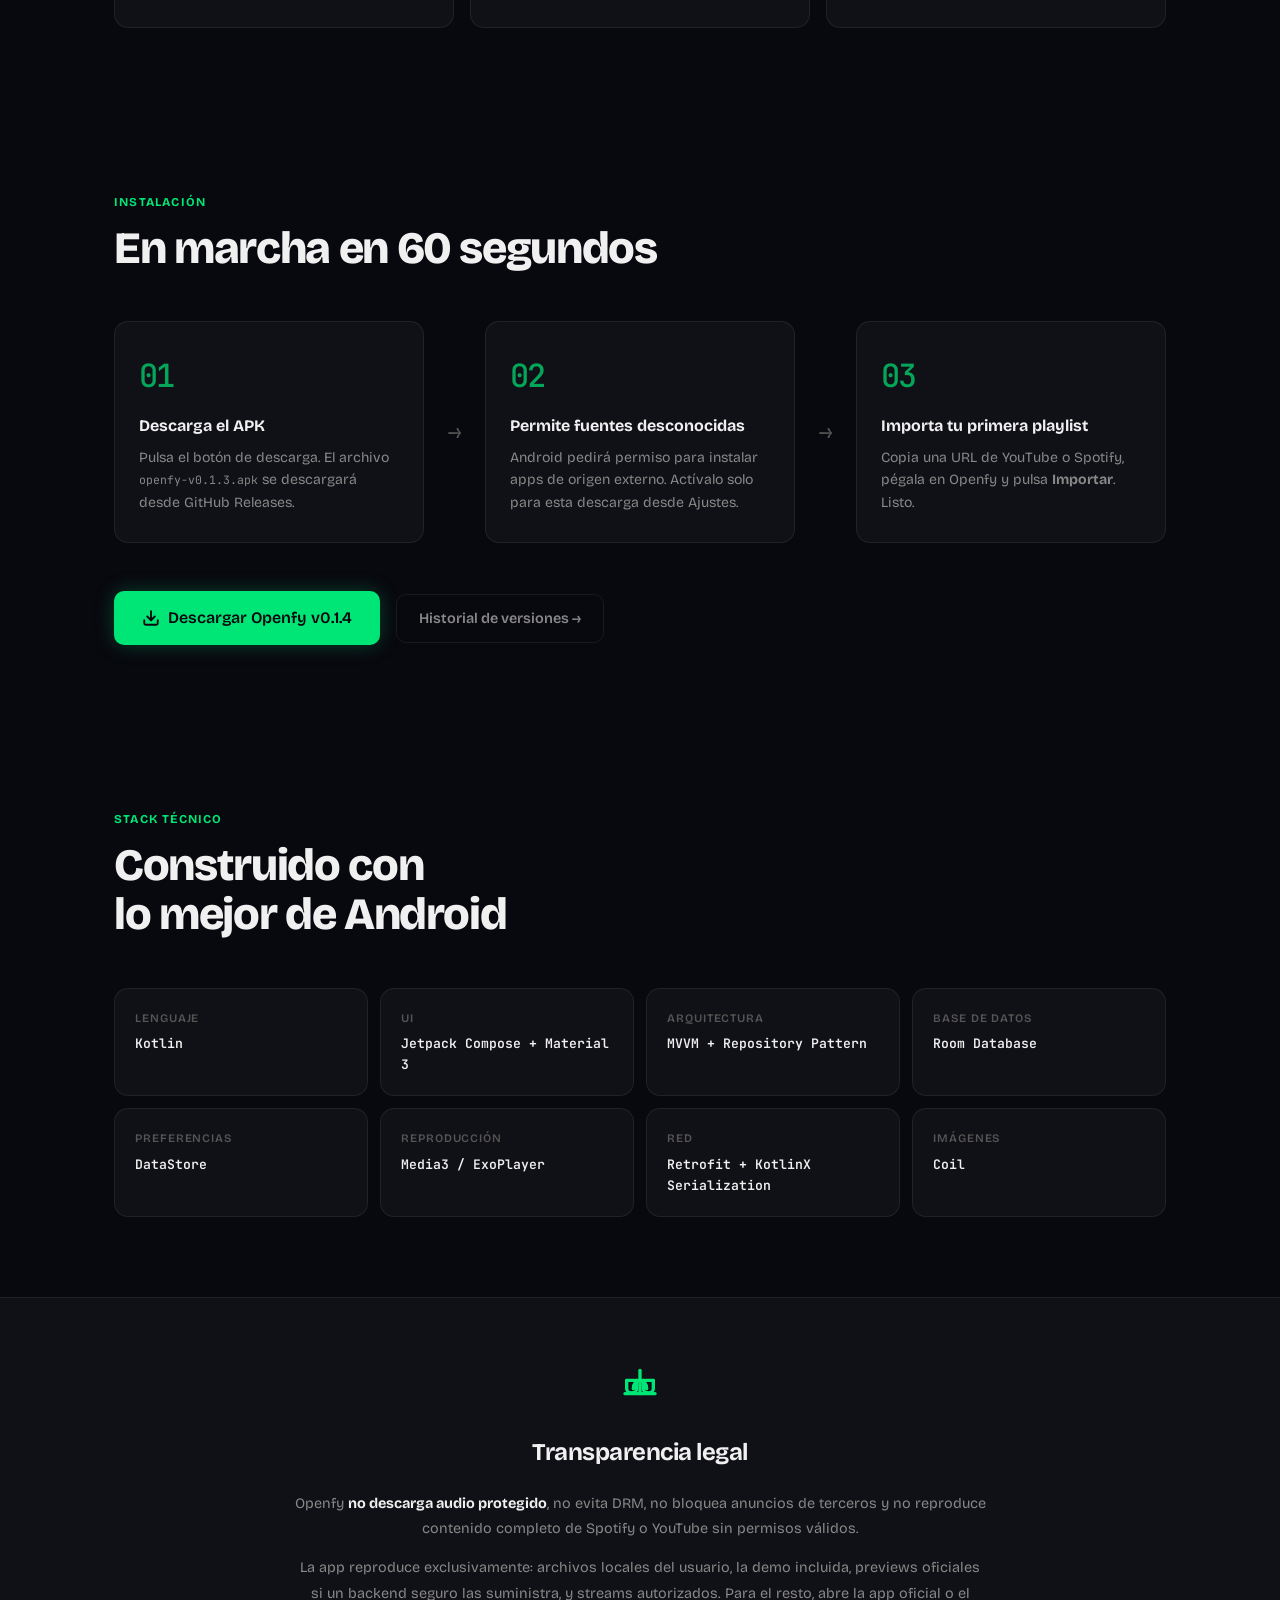
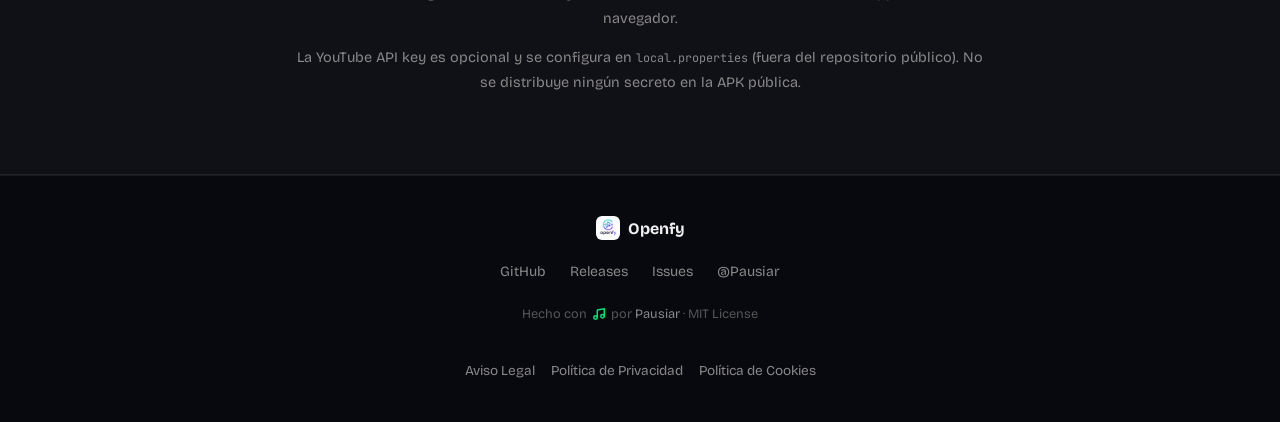
==== commit 17f8e94c: "Add legal policies, replace emojis with SVGs, and fix APK download link Create Aviso Legal, Politica" ====
--- a/web/index.html
+++ b/web/index.html
@@ -55,7 +55,7 @@
         Importa playlists de YouTube o Spotify pegando un enlace, organiza tu biblioteca local y escucha con reproducción en segundo plano. <strong>100% open source. Sin cuentas. Sin rastreo.</strong>
       </p>
       <div class="hero-actions">
-        <a class="btn btn-primary" href="https://github.com/Pausiar/openfy/releases/latest/download/openfy-v0.1.3.apk">
+        <a class="btn btn-primary" href="https://github.com/Pausiar/openfy/releases/latest/download/app-release.apk">
           <svg width="18" height="18" viewBox="0 0 24 24" fill="none" stroke="currentColor" stroke-width="2.5" stroke-linecap="round" stroke-linejoin="round"><path d="M21 15v4a2 2 0 0 1-2 2H5a2 2 0 0 1-2-2v-4"/><polyline points="7 10 12 15 17 10"/><line x1="12" y1="15" x2="12" y2="3"/></svg>
           Descargar APK
         </a>
@@ -64,7 +64,7 @@
           Ver código
         </a>
       </div>
-      <p class="hero-hint">v0.1.3 · Requiere Android 9+ · APK firmado con debug keystore</p>
+      <p class="hero-hint">v0.1.4 · Requiere Android 9+ · APK firmado con debug keystore</p>
     </div>
     <div class="hero-visual">
       <div class="player-mockup">
@@ -213,9 +213,9 @@
         </div>
       </div>
       <div class="install-cta">
-        <a class="btn btn-primary btn-large" href="https://github.com/Pausiar/openfy/releases/latest/download/openfy-v0.1.3.apk">
+        <a class="btn btn-primary btn-large" href="https://github.com/Pausiar/openfy/releases/latest/download/app-release.apk">
           <svg width="18" height="18" viewBox="0 0 24 24" fill="none" stroke="currentColor" stroke-width="2.5" stroke-linecap="round" stroke-linejoin="round"><path d="M21 15v4a2 2 0 0 1-2 2H5a2 2 0 0 1-2-2v-4"/><polyline points="7 10 12 15 17 10"/><line x1="12" y1="15" x2="12" y2="3"/></svg>
-          Descargar Openfy v0.1.3
+          Descargar Openfy v0.1.4
         </a>
         <a class="btn btn-ghost" href="https://github.com/Pausiar/openfy/releases" target="_blank" rel="noopener">
           Historial de versiones →
@@ -268,7 +268,9 @@
     <!-- Legal -->
     <section class="legal">
       <div class="legal-inner">
-        <div class="legal-icon">⚖️</div>
+        <div class="legal-icon">
+          <svg width="40" height="40" viewBox="0 0 24 24" fill="none" stroke="currentColor" stroke-width="2" stroke-linecap="round" stroke-linejoin="round" style="color: var(--accent);"><path d="M16 16c0-3-2-5-4-5s-4 2-4 5"/><path d="M12 5v14"/><path d="M3 19h18"/><path d="M12 11h8"/><path d="M12 11H4"/><path d="M20 11v5c0 1.5-1.5 2.5-3 2.5s-3-1-3-2.5V11"/><path d="M4 11v5c0 1.5 1.5 2.5 3 2.5s3-1 3-2.5V11"/></svg>
+        </div>
         <h2>Transparencia legal</h2>
         <p>Openfy <strong>no descarga audio protegido</strong>, no evita DRM, no bloquea anuncios de terceros y no reproduce contenido completo de Spotify o YouTube sin permisos válidos.</p>
         <p>La app reproduce exclusivamente: archivos locales del usuario, la demo incluida, previews oficiales si un backend seguro las suministra, y streams autorizados. Para el resto, abre la app oficial o el navegador.</p>
@@ -290,7 +292,12 @@
         <a href="https://github.com/Pausiar/openfy/issues" target="_blank" rel="noopener">Issues</a>
         <a href="https://github.com/Pausiar" target="_blank" rel="noopener">@Pausiar</a>
       </div>
-      <p class="footer-copy">Hecho con 🎵 por <a href="https://github.com/Pausiar" target="_blank" rel="noopener">Pausiar</a> · MIT License</p>
+      <p class="footer-copy">Hecho con <svg width="14" height="14" viewBox="0 0 24 24" fill="none" stroke="currentColor" stroke-width="2.5" stroke-linecap="round" stroke-linejoin="round" style="display: inline-block; vertical-align: middle; margin: 0 2px; color: var(--accent);"><path d="M9 18V5l12-2v13"/><circle cx="6" cy="18" r="3"/><circle cx="18" cy="16" r="3"/></svg> por <a href="https://github.com/Pausiar" target="_blank" rel="noopener">Pausiar</a> · MIT License</p>
+      <div class="footer-legal" style="margin-top: 16px; font-size: 0.85rem; display: flex; gap: 16px; justify-content: center; flex-wrap: wrap;">
+        <a href="legal.html" style="color: var(--muted); text-decoration: none; transition: color 0.2s;" onmouseover="this.style.color='var(--text)'" onmouseout="this.style.color='var(--muted)'">Aviso Legal</a>
+        <a href="privacidad.html" style="color: var(--muted); text-decoration: none; transition: color 0.2s;" onmouseover="this.style.color='var(--text)'" onmouseout="this.style.color='var(--muted)'">Política de Privacidad</a>
+        <a href="cookies.html" style="color: var(--muted); text-decoration: none; transition: color 0.2s;" onmouseover="this.style.color='var(--text)'" onmouseout="this.style.color='var(--muted)'">Política de Cookies</a>
+      </div>
     </div>
   </footer>
 
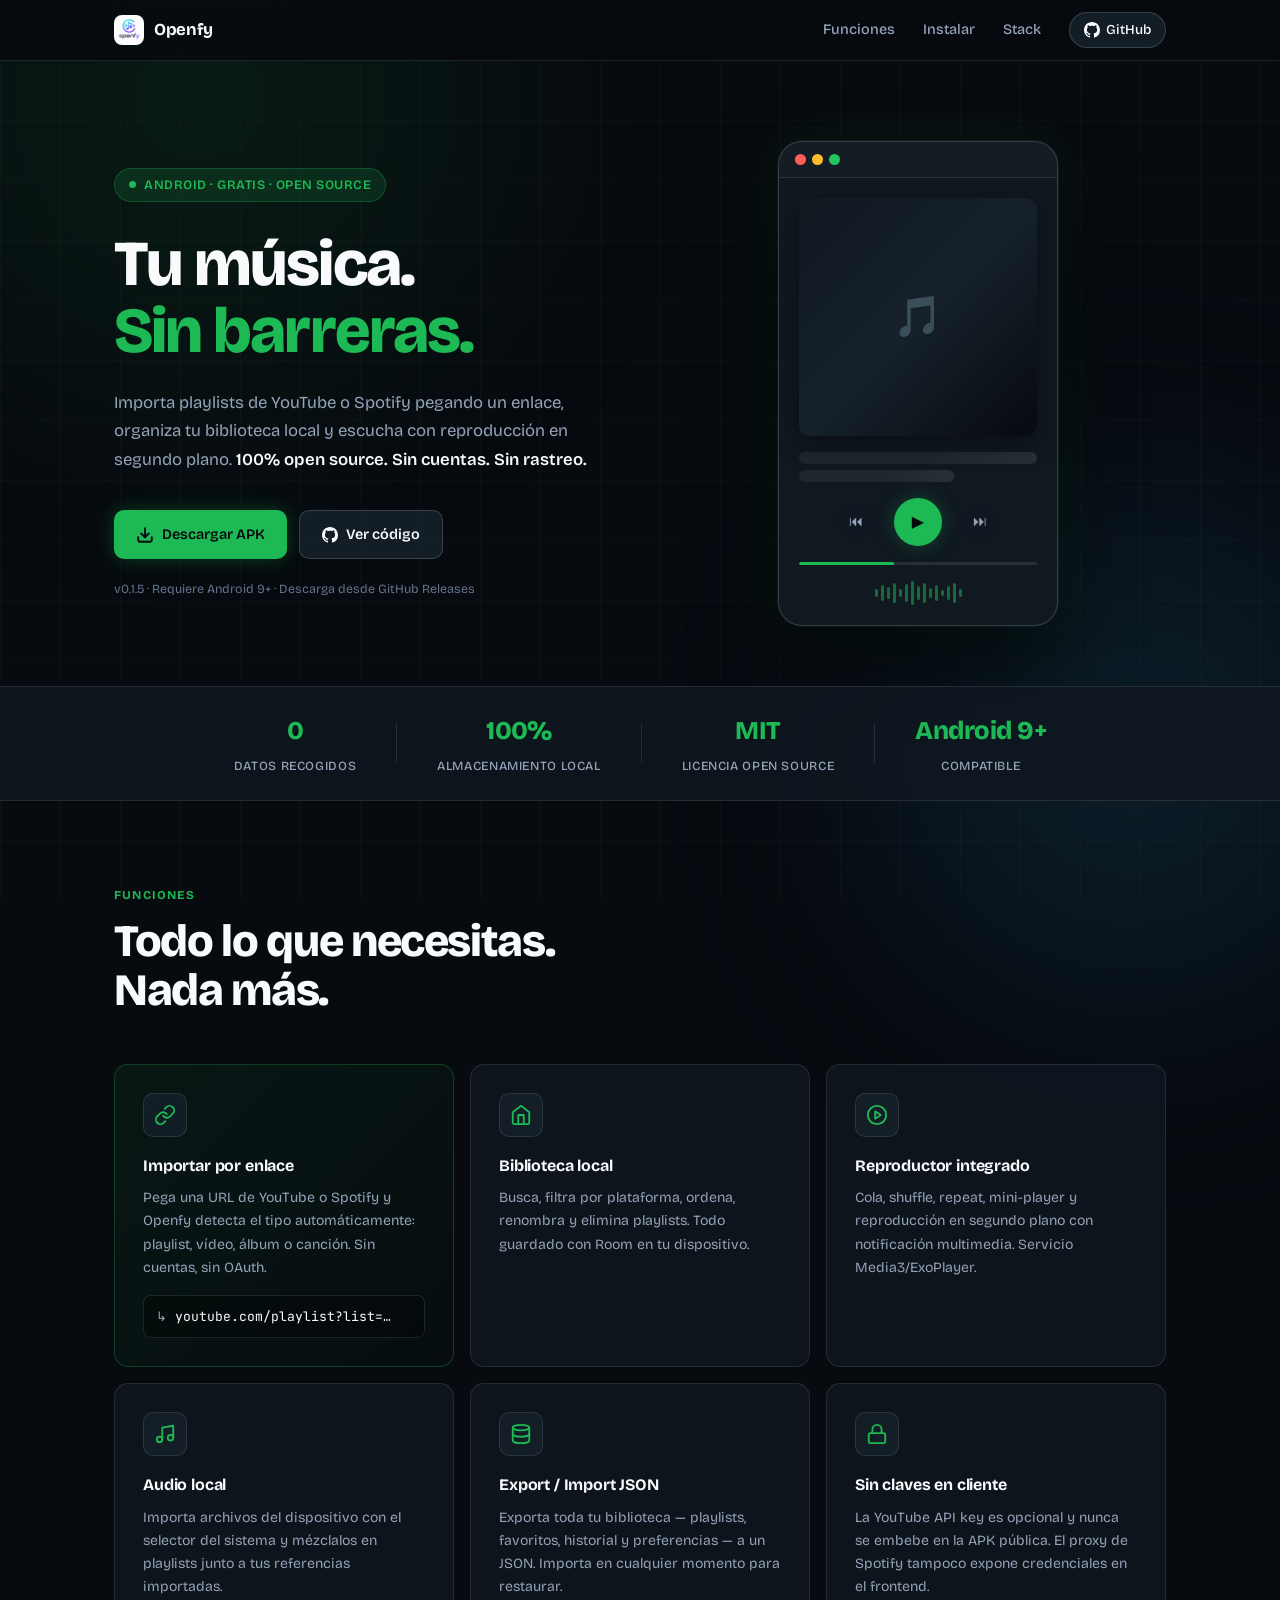
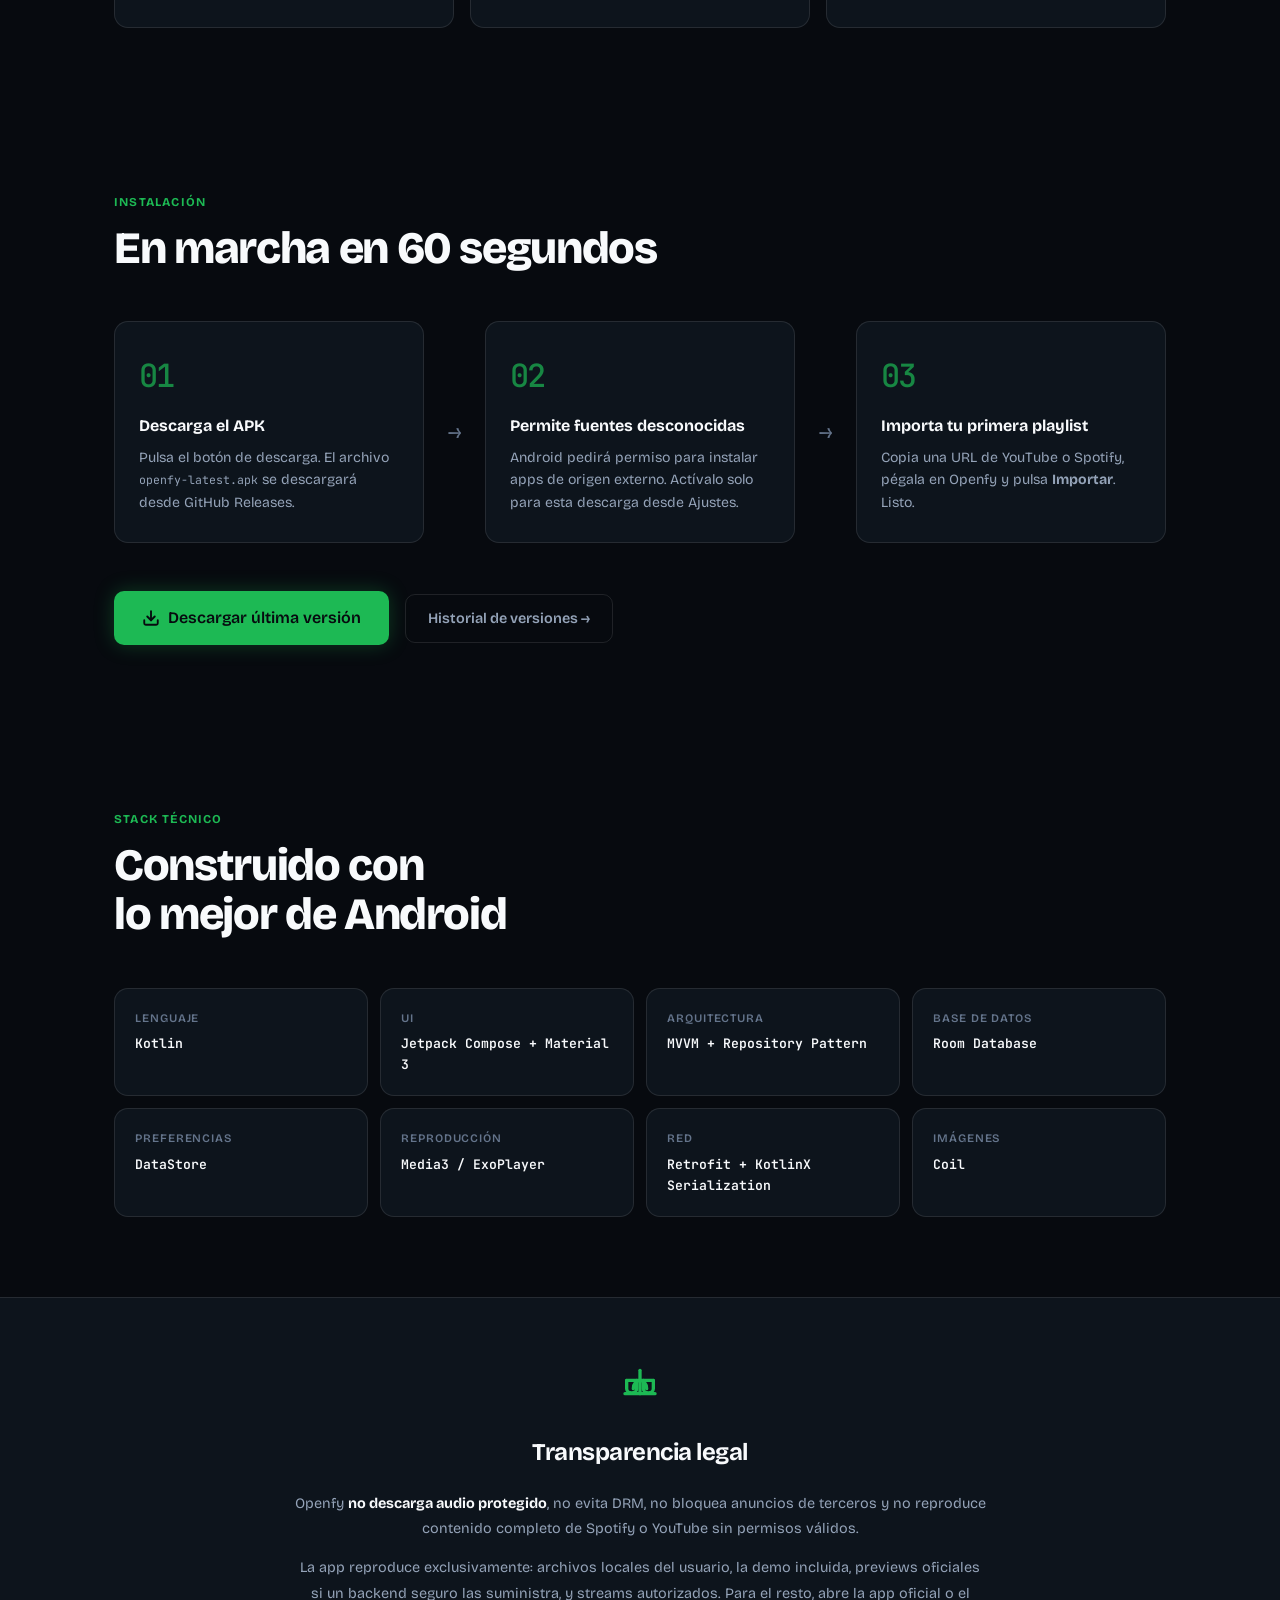
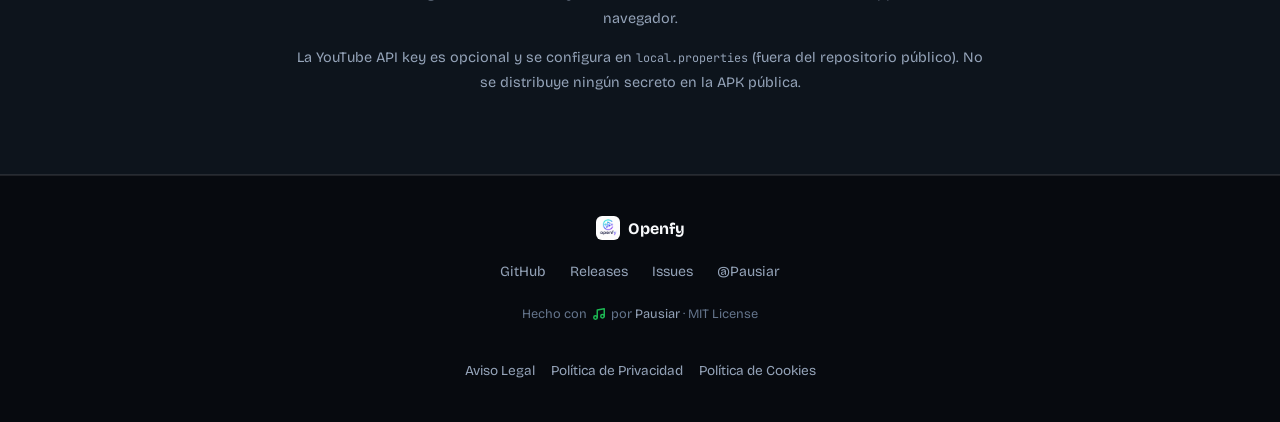
==== commit b7b9fce6: "fix: improve colors and update apk download" ====
--- a/web/index.html
+++ b/web/index.html
@@ -55,7 +55,7 @@
         Importa playlists de YouTube o Spotify pegando un enlace, organiza tu biblioteca local y escucha con reproducción en segundo plano. <strong>100% open source. Sin cuentas. Sin rastreo.</strong>
       </p>
       <div class="hero-actions">
-        <a class="btn btn-primary" href="https://github.com/Pausiar/openfy/releases/latest/download/app-release.apk">
+        <a class="btn btn-primary" href="https://github.com/Pausiar/openfy/releases/latest/download/openfy-latest.apk">
           <svg width="18" height="18" viewBox="0 0 24 24" fill="none" stroke="currentColor" stroke-width="2.5" stroke-linecap="round" stroke-linejoin="round"><path d="M21 15v4a2 2 0 0 1-2 2H5a2 2 0 0 1-2-2v-4"/><polyline points="7 10 12 15 17 10"/><line x1="12" y1="15" x2="12" y2="3"/></svg>
           Descargar APK
         </a>
@@ -64,7 +64,7 @@
           Ver código
         </a>
       </div>
-      <p class="hero-hint">v0.1.4 · Requiere Android 9+ · APK firmado con debug keystore</p>
+      <p class="hero-hint">v0.1.5 · Requiere Android 9+ · Descarga desde GitHub Releases</p>
     </div>
     <div class="hero-visual">
       <div class="player-mockup">
@@ -192,7 +192,7 @@
           <div class="step-num">01</div>
           <div class="step-content">
             <h3>Descarga el APK</h3>
-            <p>Pulsa el botón de descarga. El archivo <span class="mono">openfy-v0.1.3.apk</span> se descargará desde GitHub Releases.</p>
+            <p>Pulsa el botón de descarga. El archivo <span class="mono">openfy-latest.apk</span> se descargará desde GitHub Releases.</p>
           </div>
         </div>
         <div class="step-arrow">→</div>
@@ -213,9 +213,9 @@
         </div>
       </div>
       <div class="install-cta">
-        <a class="btn btn-primary btn-large" href="https://github.com/Pausiar/openfy/releases/latest/download/app-release.apk">
+        <a class="btn btn-primary btn-large" href="https://github.com/Pausiar/openfy/releases/latest/download/openfy-latest.apk">
           <svg width="18" height="18" viewBox="0 0 24 24" fill="none" stroke="currentColor" stroke-width="2.5" stroke-linecap="round" stroke-linejoin="round"><path d="M21 15v4a2 2 0 0 1-2 2H5a2 2 0 0 1-2-2v-4"/><polyline points="7 10 12 15 17 10"/><line x1="12" y1="15" x2="12" y2="3"/></svg>
-          Descargar Openfy v0.1.4
+          Descargar última versión
         </a>
         <a class="btn btn-ghost" href="https://github.com/Pausiar/openfy/releases" target="_blank" rel="noopener">
           Historial de versiones →
--- a/web/styles.css
+++ b/web/styles.css
@@ -2,19 +2,21 @@
 *, *::before, *::after { box-sizing: border-box; margin: 0; padding: 0; }
 
 :root {
-  --bg:        #08080f;
-  --bg-2:      #0d0d18;
-  --surface:   rgba(255,255,255,0.035);
-  --surface-2: rgba(255,255,255,0.06);
-  --border:    rgba(255,255,255,0.07);
-  --border-2:  rgba(255,255,255,0.12);
-  --accent:    #00e676;
-  --accent-dim: rgba(0,230,118,0.12);
-  --accent-glow: rgba(0,230,118,0.25);
-  --purple:    #7c3aed;
-  --text:      #f0f0f0;
-  --muted:     #888;
-  --muted-2:   #555;
+  --bg:        #070A0F;
+  --bg-2:      #101820;
+  --surface:   rgba(16,24,32,0.78);
+  --surface-2: rgba(22,33,43,0.86);
+  --border:    rgba(255,255,255,0.10);
+  --border-2:  rgba(255,255,255,0.16);
+  --accent:    #1DB954;
+  --accent-hover: #22C55E;
+  --accent-dim: rgba(29,185,84,0.14);
+  --accent-glow: rgba(29,185,84,0.28);
+  --cyan:      #38BDF8;
+  --purple:    #38BDF8;
+  --text:      #F8FAFC;
+  --muted:     #94A3B8;
+  --muted-2:   #64748B;
   --radius:    14px;
   --radius-lg: 24px;
   --max-w:     1100px;
@@ -49,19 +51,19 @@
 .bg-glow-1 {
   width: 600px; height: 600px;
   top: -200px; left: -100px;
-  background: rgba(0,230,118,0.06);
+  background: rgba(29,185,84,0.08);
 }
 .bg-glow-2 {
   width: 500px; height: 500px;
   bottom: -100px; right: -100px;
-  background: rgba(124,58,237,0.08);
+  background: rgba(56,189,248,0.10);
 }
 
 /* ===== NAV ===== */
 .nav {
   position: sticky; top: 0; z-index: 100;
   backdrop-filter: blur(20px);
-  background: rgba(8,8,15,0.8);
+  background: rgba(7,10,15,0.84);
   border-bottom: 1px solid var(--border);
 }
 .nav-inner {
@@ -101,7 +103,7 @@
 .hero-badge {
   display: inline-flex; align-items: center; gap: 8px;
   background: var(--accent-dim);
-  border: 1px solid rgba(0,230,118,0.2);
+  border: 1px solid rgba(29,185,84,0.28);
   color: var(--accent);
   font-size: 0.8rem; font-weight: 600;
   padding: 6px 14px; border-radius: 999px;
@@ -149,11 +151,11 @@
 .btn:active { transform: scale(0.97); }
 .btn-primary {
   background: var(--accent);
-  color: #08080f;
+  color: var(--bg);
   box-shadow: 0 0 20px var(--accent-glow);
 }
 .btn-primary:hover {
-  background: #00ff87;
+  background: var(--accent-hover);
   box-shadow: 0 0 32px var(--accent-glow);
   transform: translateY(-1px);
 }
@@ -182,7 +184,7 @@
   box-shadow:
     0 0 0 1px rgba(255,255,255,0.04),
     0 40px 80px rgba(0,0,0,0.6),
-    0 0 60px rgba(0,230,118,0.08);
+    0 0 60px rgba(29,185,84,0.12);
 }
 .player-bar {
   display: flex; gap: 6px; align-items: center;
@@ -193,12 +195,12 @@
 .player-dot { width: 11px; height: 11px; border-radius: 50%; }
 .player-dot.red    { background: #ff5f57; }
 .player-dot.yellow { background: #ffbd2e; }
-.player-dot.green  { background: #28c840; }
+.player-dot.green  { background: var(--accent-hover); }
 .player-screen { padding: 20px; display: flex; flex-direction: column; gap: 16px; }
 .track-art {
   width: 100%; aspect-ratio: 1;
   border-radius: 12px;
-  background: linear-gradient(135deg, #1a1a2e, #16213e, #0f3460);
+  background: linear-gradient(135deg, #101820, #16212B, #070A0F);
   position: relative; overflow: hidden;
   box-shadow: 0 8px 24px rgba(0,0,0,0.4);
 }
@@ -230,7 +232,7 @@
 }
 .ctrl-btn.play {
   width: 48px; height: 48px;
-  background: var(--accent); color: #08080f;
+  background: var(--accent); color: var(--bg);
   font-size: 1rem;
   box-shadow: 0 0 20px var(--accent-glow);
 }
@@ -338,10 +340,10 @@
 }
 .card-highlight {
   grid-column: span 1;
-  background: linear-gradient(135deg, rgba(0,230,118,0.06), rgba(0,230,118,0.02));
-  border-color: rgba(0,230,118,0.2);
-}
-.card-highlight:hover { border-color: rgba(0,230,118,0.35); }
+  background: linear-gradient(135deg, rgba(29,185,84,0.08), rgba(29,185,84,0.02));
+  border-color: rgba(29,185,84,0.28);
+}
+.card-highlight:hover { border-color: rgba(29,185,84,0.35); }
 .card-icon {
   width: 44px; height: 44px;
   display: flex; align-items: center; justify-content: center;
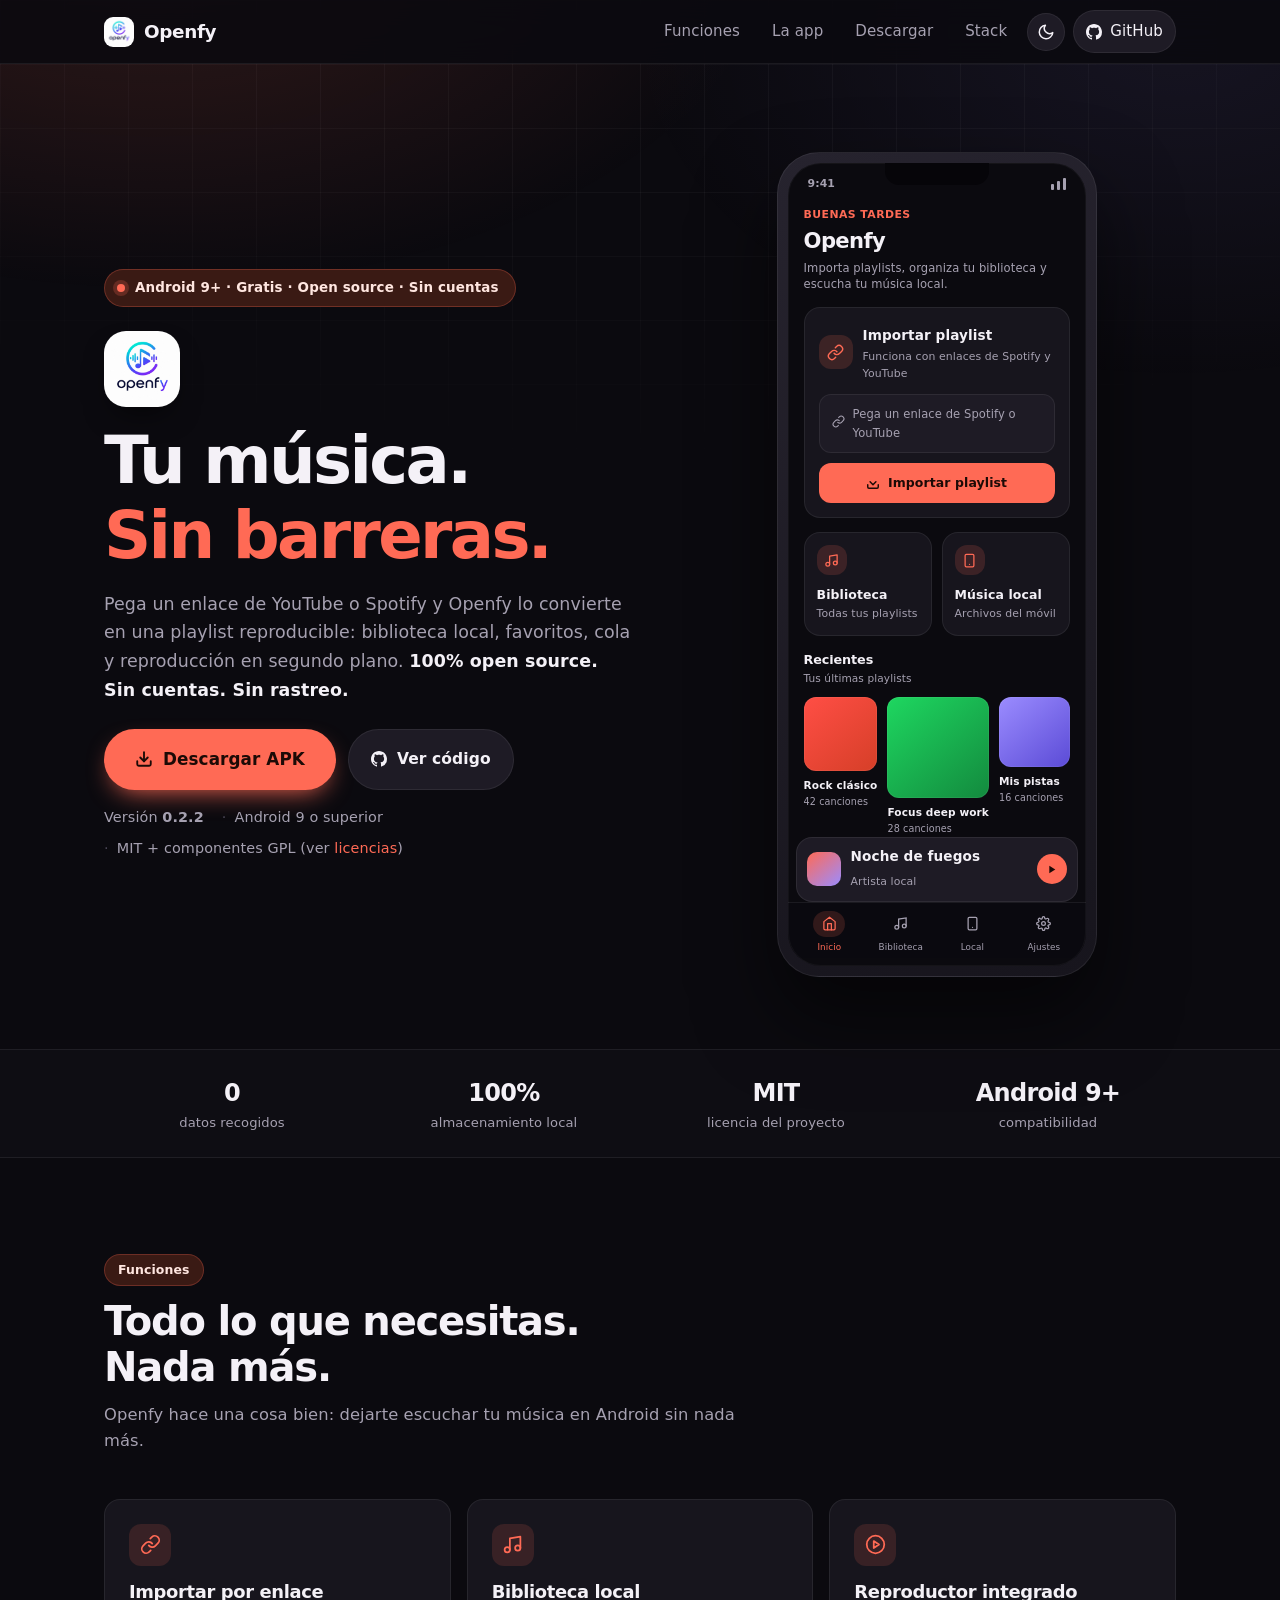
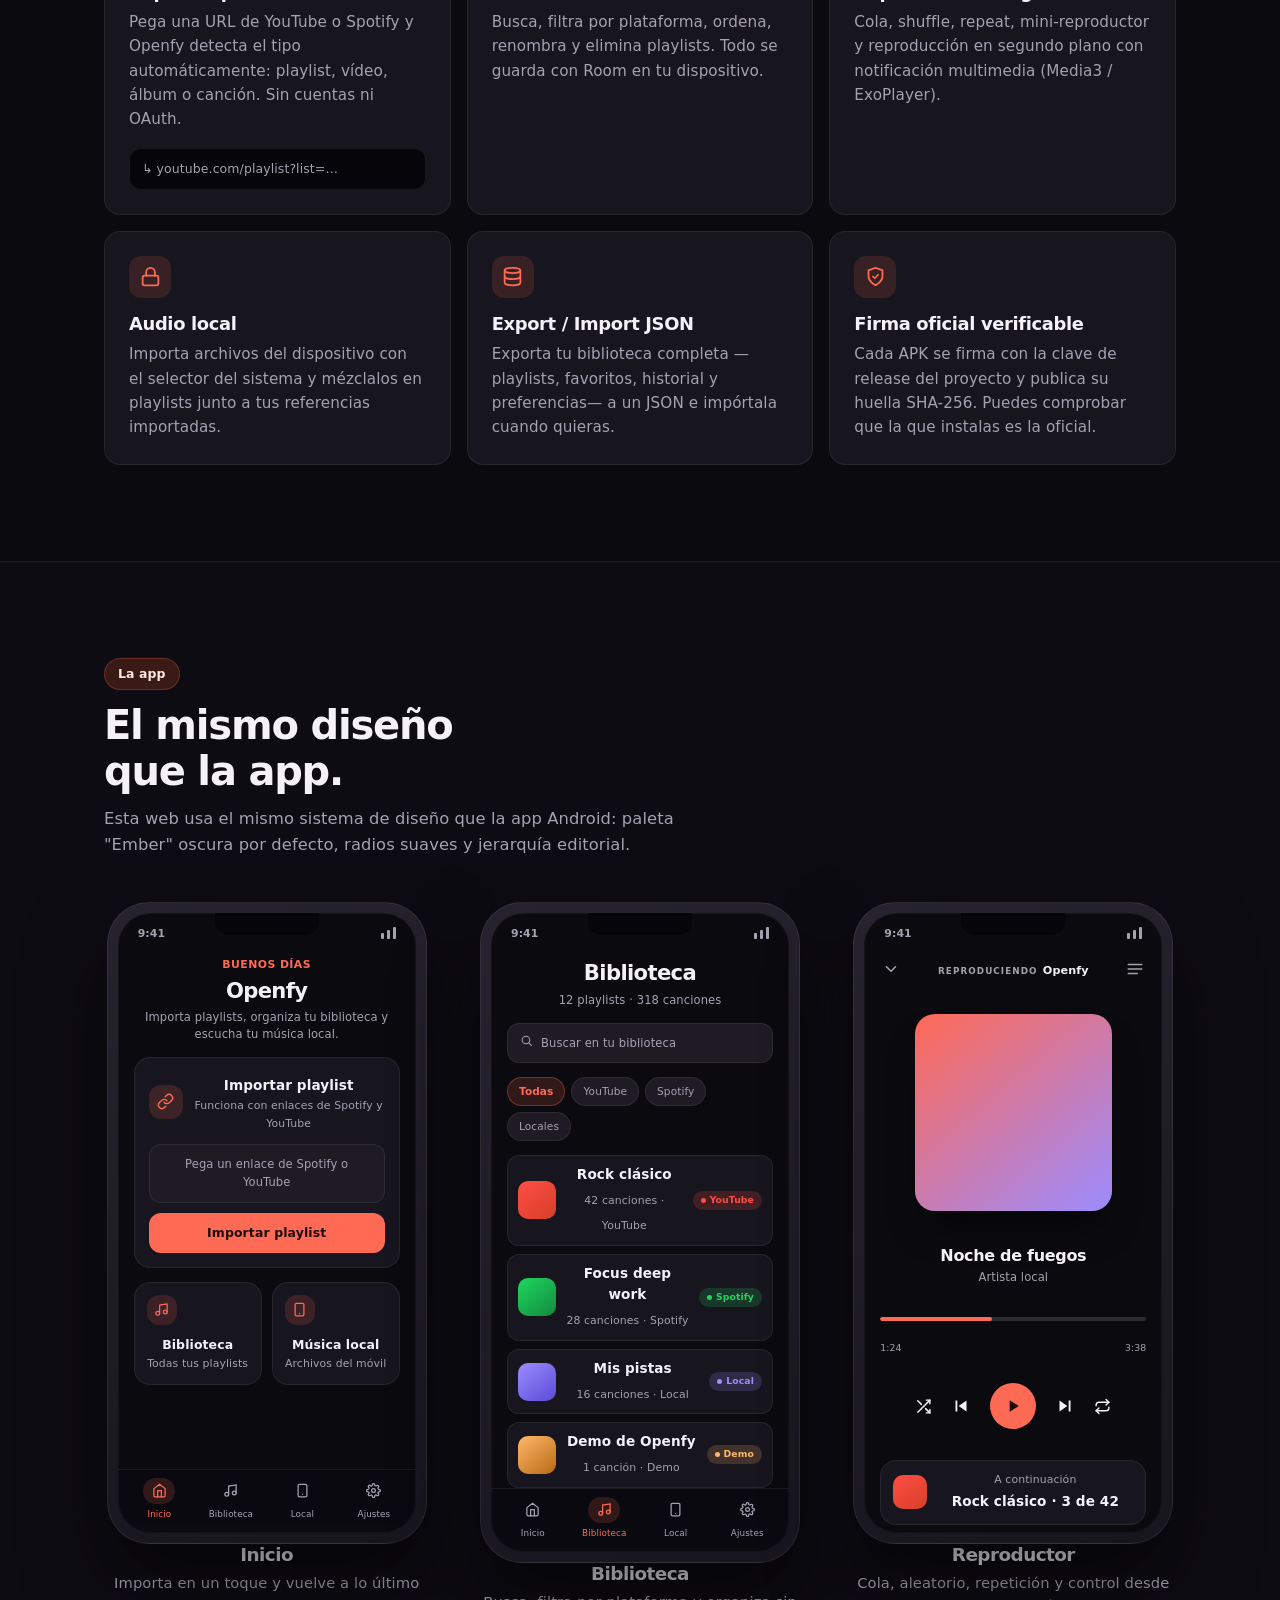
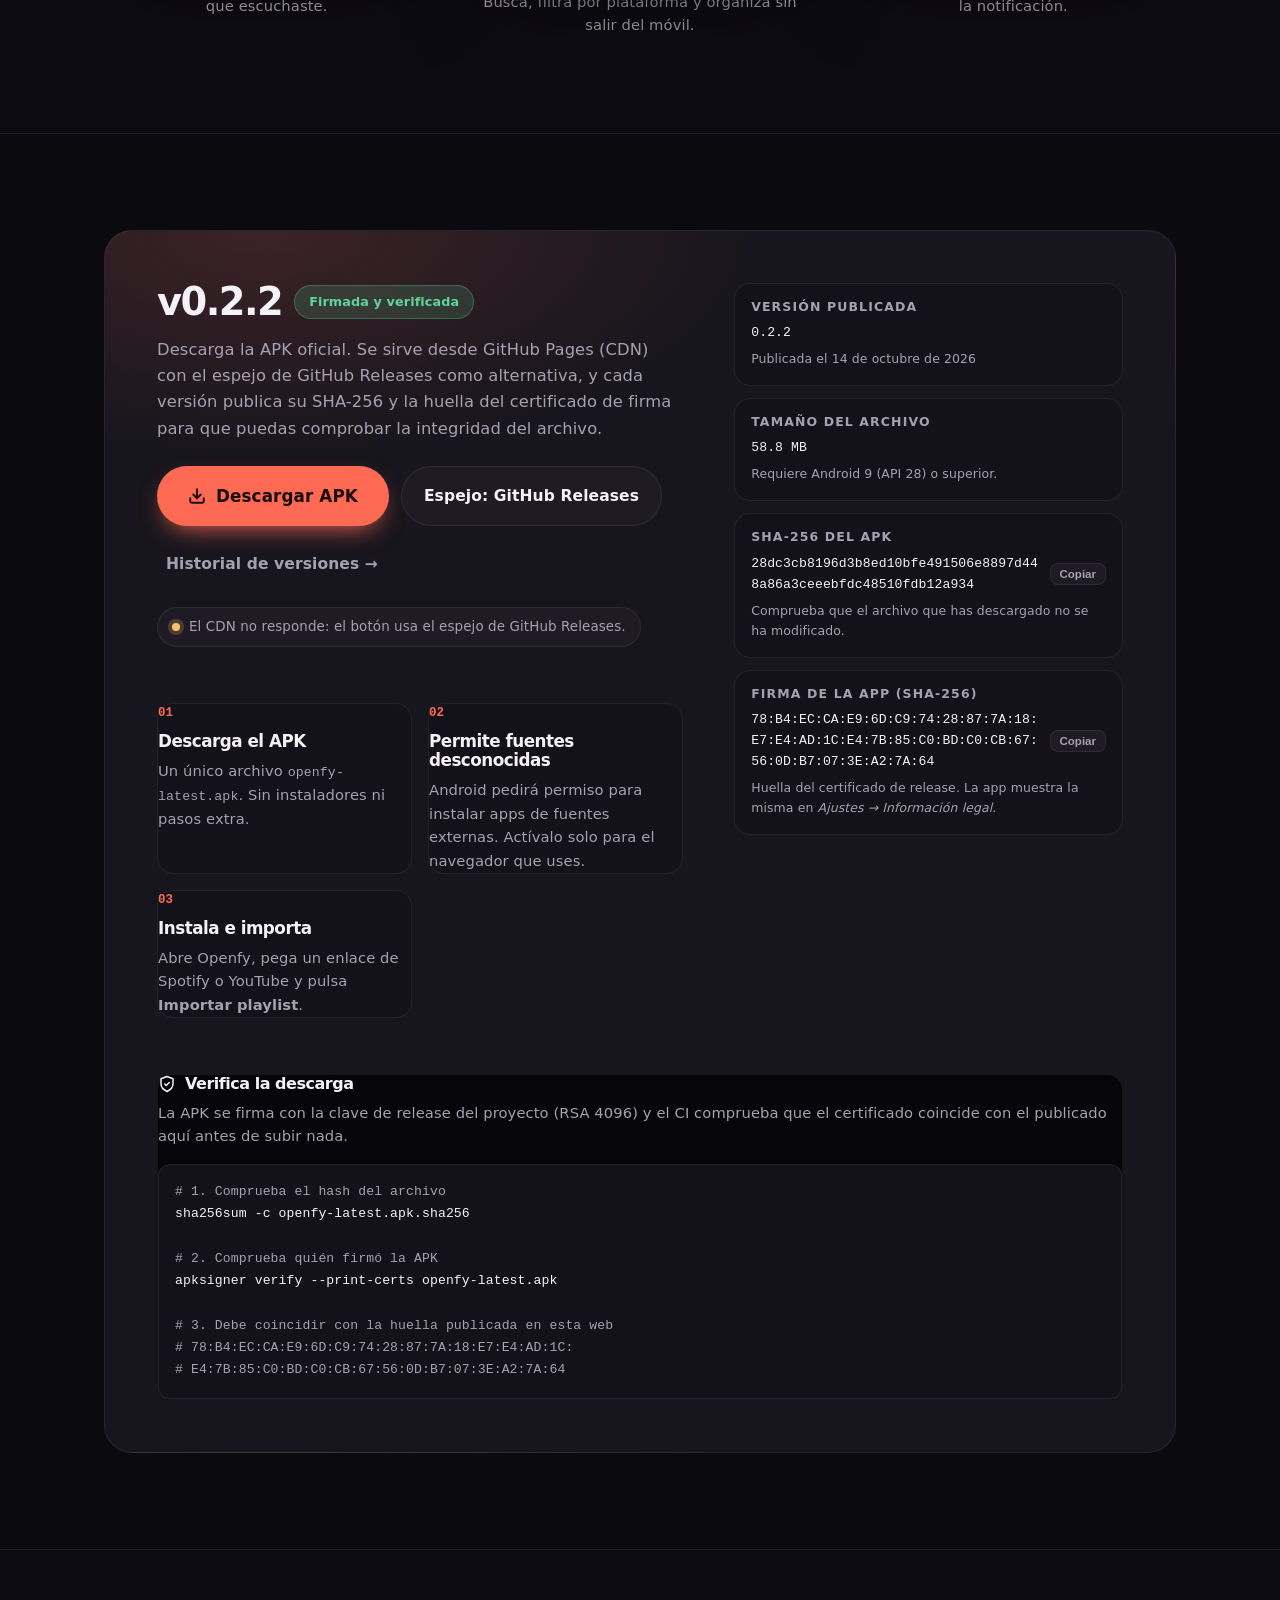
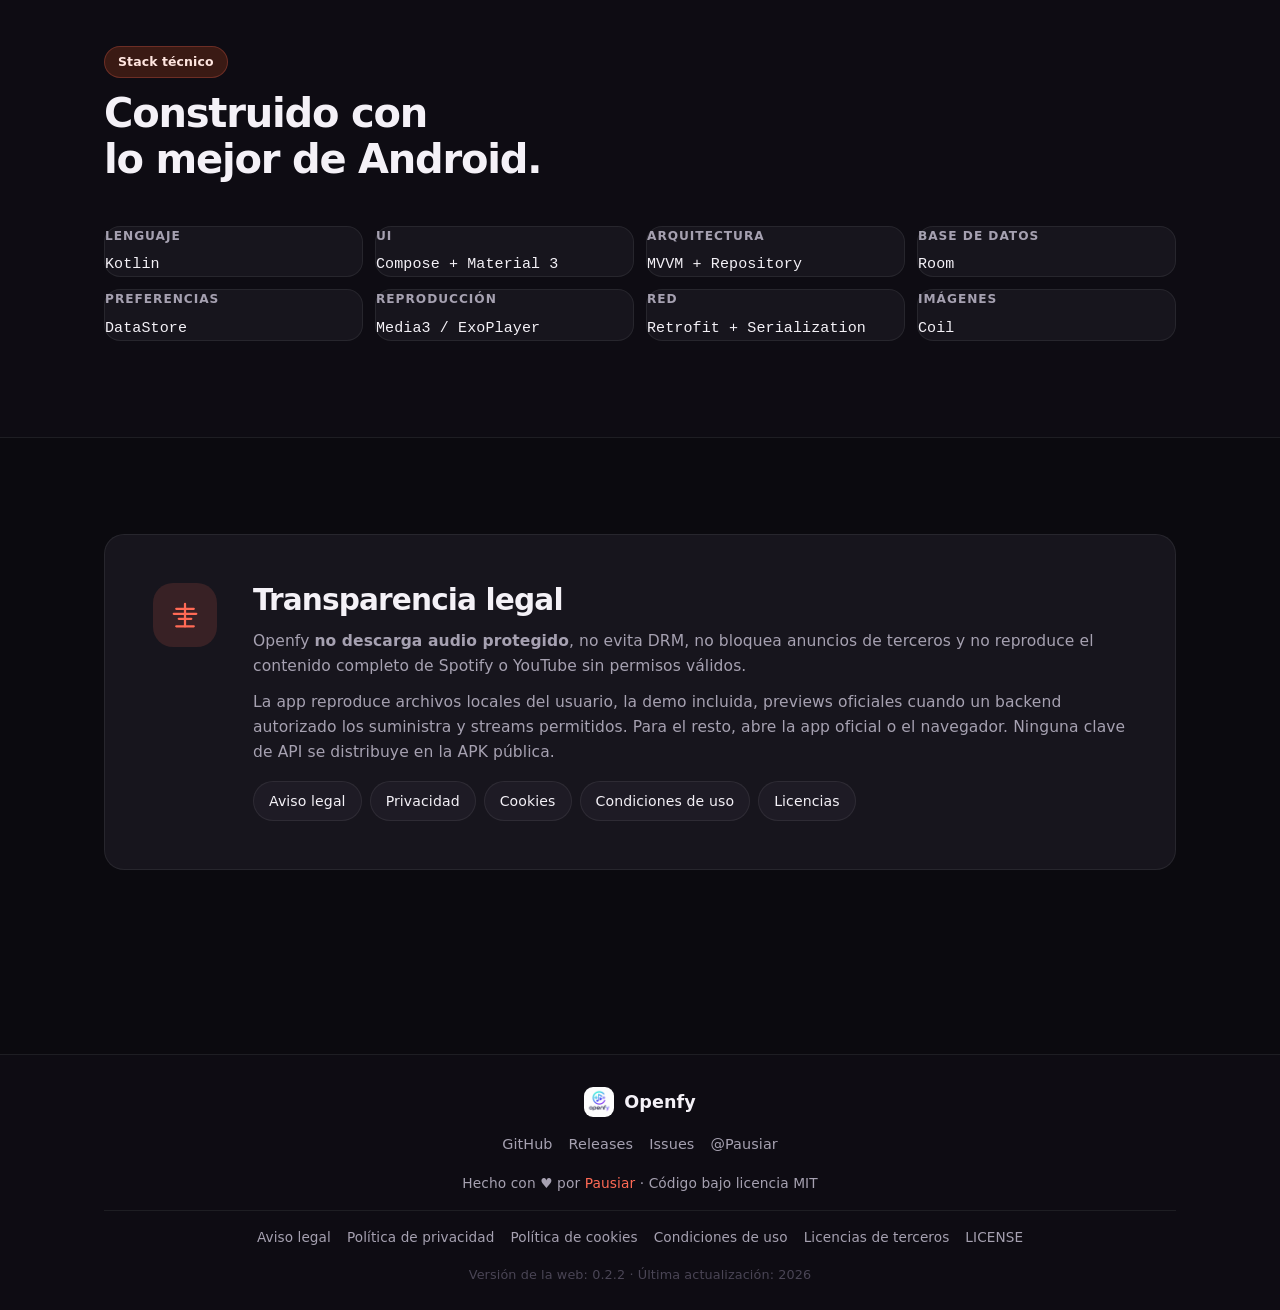
==== commit f1c830bd: "feat(web): rediseño con el diseño de la app, firma oficial y descarga fiable Sitio web - Rediseño co" ====
--- a/web/index.html
+++ b/web/index.html
@@ -1,303 +1,634 @@
 <!DOCTYPE html>
-<html lang="es">
+<html lang="es" data-theme="dark">
 <head>
   <meta charset="UTF-8">
   <meta name="viewport" content="width=device-width, initial-scale=1.0">
-  <meta name="description" content="Openfy — App Android open source para importar playlists de YouTube y Spotify, organizar tu biblioteca y reproducir música.">
+  <title>Openfy — Reproductor de playlists open source para Android</title>
+  <meta name="description" content="Openfy es una app Android open source para importar playlists de YouTube y Spotify, organizar tu biblioteca local y reproducir música. Descarga la APK oficial firmada y verifica su firma.">
+  <meta name="theme-color" content="#0b0a0f">
+  <link rel="canonical" href="https://pausiar.github.io/openfy/">
+
+  <meta property="og:type" content="website">
+  <meta property="og:site_name" content="Openfy">
   <meta property="og:title" content="Openfy — Reproductor de playlists open source">
-  <meta property="og:description" content="Importa playlists de YouTube y Spotify, organiza tu biblioteca local y reproduce música en Android.">
-  <meta property="og:image" content="assets/logo.png">
-  <title>Openfy — Reproductor de playlists</title>
+  <meta property="og:description" content="Importa playlists de YouTube y Spotify, organiza tu biblioteca local y reproduce música en Android. 100% open source, sin cuentas y sin rastreo.">
+  <meta property="og:url" content="https://pausiar.github.io/openfy/">
+  <meta property="og:image" content="https://pausiar.github.io/openfy/assets/logo.png">
+  <meta property="og:locale" content="es_ES">
+
+  <meta name="twitter:card" content="summary">
+  <meta name="twitter:title" content="Openfy — Reproductor de playlists open source">
+  <meta name="twitter:description" content="App Android open source para importar, organizar y reproducir tus playlists.">
+  <meta name="twitter:image" content="https://pausiar.github.io/openfy/assets/logo.png">
+
   <link rel="icon" type="image/png" href="assets/logo.png">
-  <link rel="preconnect" href="https://fonts.googleapis.com">
-  <link rel="preconnect" href="https://fonts.gstatic.com" crossorigin>
-  <link href="https://fonts.googleapis.com/css2?family=Bricolage+Grotesque:opsz,wght@12..96,300;12..96,400;12..96,600;12..96,700;12..96,800&family=JetBrains+Mono:wght@400;500&display=swap" rel="stylesheet">
+  <link rel="apple-touch-icon" href="assets/logo.png">
+  <link rel="manifest" href="site.webmanifest">
   <link rel="stylesheet" href="styles.css">
+  <script src="site-config.js"></script>
+  <script src="app.js" defer></script>
 </head>
 <body>
 
-  <!-- Background -->
-  <div class="bg-grid"></div>
-  <div class="bg-glow bg-glow-1"></div>
-  <div class="bg-glow bg-glow-2"></div>
-
-  <!-- Nav -->
-  <nav class="nav">
-    <div class="nav-inner">
-      <div class="nav-logo">
-        <img src="assets/logo.png" alt="Openfy" class="nav-icon">
-        <span class="nav-name">Openfy</span>
-      </div>
+  <a class="skip-link" href="#contenido">Saltar al contenido principal</a>
+
+  <div class="bg-grid" aria-hidden="true"></div>
+  <div class="bg-glow" aria-hidden="true"></div>
+
+  <!-- ============================ Navegación ============================ -->
+  <nav class="nav" aria-label="Navegación principal">
+    <div class="container nav-inner">
+      <a class="nav-logo" href="index.html">
+        <img src="assets/logo.png" alt="Logotipo de Openfy" class="nav-icon" width="30" height="30">
+        <span>Openfy</span>
+      </a>
       <div class="nav-links">
-        <a href="#features">Funciones</a>
-        <a href="#install">Instalar</a>
-        <a href="#tech">Stack</a>
-        <a href="https://github.com/Pausiar/openfy" target="_blank" rel="noopener" class="nav-gh">
-          <svg width="16" height="16" viewBox="0 0 24 24" fill="currentColor"><path d="M12 0C5.37 0 0 5.37 0 12c0 5.31 3.435 9.795 8.205 11.385.6.105.825-.255.825-.57 0-.285-.015-1.23-.015-2.235-3.015.555-3.795-.735-4.035-1.41-.135-.345-.72-1.41-1.23-1.695-.42-.225-1.02-.78-.015-.795.945-.015 1.62.87 1.845 1.23 1.08 1.815 2.805 1.305 3.495.99.105-.78.42-1.305.765-1.605-2.67-.3-5.46-1.335-5.46-5.925 0-1.305.465-2.385 1.23-3.225-.12-.3-.54-1.53.12-3.18 0 0 1.005-.315 3.3 1.23.96-.27 1.98-.405 3-.405s2.04.135 3 .405c2.295-1.56 3.3-1.23 3.3-1.23.66 1.65.24 2.88.12 3.18.765.84 1.23 1.905 1.23 3.225 0 4.605-2.805 5.625-5.475 5.925.435.375.81 1.095.81 2.22 0 1.605-.015 2.895-.015 3.3 0 .315.225.69.825.57A12.02 12.02 0 0 0 24 12c0-6.63-5.37-12-12-12z"/></svg>
+        <a href="#funciones">Funciones</a>
+        <a href="#app">La app</a>
+        <a href="#descargar">Descargar</a>
+        <a href="#stack">Stack</a>
+        <button class="theme-toggle" id="theme-toggle" type="button" aria-label="Cambiar entre tema oscuro y claro" title="Cambiar tema">
+          <svg class="icon-moon" width="18" height="18" viewBox="0 0 24 24" fill="none" stroke="currentColor" stroke-width="2" stroke-linecap="round" stroke-linejoin="round" aria-hidden="true"><path d="M21 12.79A9 9 0 1 1 11.21 3 7 7 0 0 0 21 12.79z"/></svg>
+          <svg class="icon-sun" width="18" height="18" viewBox="0 0 24 24" fill="none" stroke="currentColor" stroke-width="2" stroke-linecap="round" stroke-linejoin="round" aria-hidden="true"><circle cx="12" cy="12" r="4"/><path d="M12 2v2M12 20v2M4.93 4.93l1.41 1.41M17.66 17.66l1.41 1.41M2 12h2M20 12h2M4.93 19.07l1.41-1.41M17.66 6.34l1.41-1.41"/></svg>
+        </button>
+        <a href="https://github.com/Pausiar/openfy" target="_blank" rel="noopener noreferrer" class="nav-gh">
+          <svg width="16" height="16" viewBox="0 0 24 24" fill="currentColor" aria-hidden="true"><path d="M12 0C5.37 0 0 5.37 0 12c0 5.31 3.435 9.795 8.205 11.385.6.105.825-.255.825-.57 0-.285-.015-1.23-.015-2.235-3.015.555-3.795-.735-4.035-1.41-.135-.345-.72-1.41-1.23-1.695-.42-.225-1.02-.78-.015-.795.945-.015 1.62.87 1.845 1.23 1.08 1.815 2.805 1.305 3.495.99.105-.78.42-1.305.765-1.605-2.67-.3-5.46-1.335-5.46-5.925 0-1.305.465-2.385 1.23-3.225-.12-.3-.54-1.53.12-3.18 0 0 1.005-.315 3.3 1.23.96-.27 1.98-.405 3-.405s2.04.135 3 .405c2.295-1.56 3.3-1.23 3.3-1.23.66 1.65.24 2.88.12 3.18.765.84 1.23 1.905 1.23 3.225 0 4.605-2.805 5.625-5.475 5.925.435.375.81 1.095.81 2.22 0 1.605-.015 2.895-.015 3.3 0 .315.225.69.825.57A12.02 12.02 0 0 0 24 12c0-6.63-5.37-12-12-12z"/></svg>
           GitHub
         </a>
       </div>
     </div>
   </nav>
 
-  <!-- Hero -->
-  <header class="hero">
-    <div class="hero-inner">
-      <div class="hero-badge">
-        <span class="dot"></span>
-        Android · Gratis · Open Source
-      </div>
-      <div class="hero-logo-wrap">
-        <img src="assets/logo.png" alt="Openfy" class="hero-logo">
-      </div>
-      <h1 class="hero-title">Tu música.<br><span class="accent">Sin barreras.</span></h1>
-      <p class="hero-lead">
-        Importa playlists de YouTube o Spotify pegando un enlace, organiza tu biblioteca local y escucha con reproducción en segundo plano. <strong>100% open source. Sin cuentas. Sin rastreo.</strong>
+  <main id="contenido">
+
+    <!-- ============================== Hero ============================== -->
+    <header class="hero">
+      <div class="container hero-grid">
+        <div class="hero-text">
+          <span class="hero-badge"><span class="dot" aria-hidden="true"></span>Android 9+ · Gratis · Open source · Sin cuentas</span>
+
+          <img src="assets/logo.png" alt="Logotipo de Openfy" class="hero-logo" width="76" height="76">
+
+          <h1 class="hero-title">Tu música.<br><span class="accent">Sin barreras.</span></h1>
+
+          <p class="hero-lead">
+            Pega un enlace de YouTube o Spotify y Openfy lo convierte en una playlist
+            reproducible: biblioteca local, favoritos, cola y reproducción en segundo plano.
+            <strong>100% open source. Sin cuentas. Sin rastreo.</strong>
+          </p>
+
+          <div class="hero-actions">
+            <a class="btn btn-primary btn-lg" data-release="download" href="https://github.com/Pausiar/openfy/releases/latest/download/openfy-latest.apk" download>
+              <svg width="18" height="18" viewBox="0 0 24 24" fill="none" stroke="currentColor" stroke-width="2.5" stroke-linecap="round" stroke-linejoin="round" aria-hidden="true"><path d="M21 15v4a2 2 0 0 1-2 2H5a2 2 0 0 1-2-2v-4"/><polyline points="7 10 12 15 17 10"/><line x1="12" y1="15" x2="12" y2="3"/></svg>
+              Descargar APK
+            </a>
+            <a class="btn btn-secondary" href="https://github.com/Pausiar/openfy" target="_blank" rel="noopener noreferrer">
+              <svg width="16" height="16" viewBox="0 0 24 24" fill="currentColor" aria-hidden="true"><path d="M12 0C5.37 0 0 5.37 0 12c0 5.31 3.435 9.795 8.205 11.385.6.105.825-.255.825-.57 0-.285-.015-1.23-.015-2.235-3.015.555-3.795-.735-4.035-1.41-.135-.345-.72-1.41-1.23-1.695-.42-.225-1.02-.78-.015-.795.945-.015 1.62.87 1.845 1.23 1.08 1.815 2.805 1.305 3.495.99.105-.78.42-1.305.765-1.605-2.67-.3-5.46-1.335-5.46-5.925 0-1.305.465-2.385 1.23-3.225-.12-.3-.54-1.53.12-3.18 0 0 1.005-.315 3.3 1.23.96-.27 1.98-.405 3-.405s2.04.135 3 .405c2.295-1.56 3.3-1.23 3.3-1.23.66 1.65.24 2.88.12 3.18.765.84 1.23 1.905 1.23 3.225 0 4.605-2.805 5.625-5.475 5.925.435.375.81 1.095.81 2.22 0 1.605-.015 2.895-.015 3.3 0 .315.225.69.825.57A12.02 12.02 0 0 0 24 12c0-6.63-5.37-12-12-12z"/></svg>
+              Ver código
+            </a>
+          </div>
+
+          <p class="hero-meta">
+            <span>Versión <strong data-release="version">0.2.2</strong></span>
+            <span class="dot-sep">Android 9 o superior</span>
+            <span class="dot-sep">MIT + componentes GPL (ver <a href="licencias.html">licencias</a>)</span>
+          </p>
+        </div>
+
+        <!-- M��vil con la pantalla de inicio real de la app -->
+        <div class="hero-visual">
+          <div class="phone" role="img" aria-label="Pantalla de inicio de la app Openfy: tarjeta de importación de playlist, accesos a biblioteca y música local, y lista de recientes">
+            <div class="phone-notch" aria-hidden="true"></div>
+            <div class="phone-screen">
+              <div class="phone-status" aria-hidden="true">
+                <span>9:41</span>
+                <span class="signals"><span style="height:6px"></span><span style="height:9px"></span><span style="height:12px"></span></span>
+              </div>
+              <div class="phone-body">
+                <div>
+                  <div class="app-greeting">Buenas tardes</div>
+                  <div class="app-title">Openfy</div>
+                  <div class="app-subtitle">Importa playlists, organiza tu biblioteca y escucha tu música local.</div>
+                </div>
+
+                <div class="app-card">
+                  <div class="app-row">
+                    <span class="app-bubble" aria-hidden="true">
+                      <svg width="17" height="17" viewBox="0 0 24 24" fill="none" stroke="currentColor" stroke-width="2" stroke-linecap="round"><path d="M10 13a5 5 0 0 0 7.54.54l3-3a5 5 0 0 0-7.07-7.07l-1.72 1.71"/><path d="M14 11a5 5 0 0 0-7.54-.54l-3 3a5 5 0 0 0 7.07 7.07l1.71-1.71"/></svg>
+                    </span>
+                    <span>
+                      <span class="app-card-title">Importar playlist</span>
+                      <span class="app-card-sub" style="display:block">Funciona con enlaces de Spotify y YouTube</span>
+                    </span>
+                  </div>
+                  <div class="app-field">
+                    <span class="app-field-icon" aria-hidden="true">
+                      <svg width="13" height="13" viewBox="0 0 24 24" fill="none" stroke="currentColor" stroke-width="2"><path d="M10 13a5 5 0 0 0 7.54.54l3-3a5 5 0 0 0-7.07-7.07l-1.72 1.71"/><path d="M14 11a5 5 0 0 0-7.54-.54l-3 3a5 5 0 0 0 7.07 7.07l1.71-1.71"/></svg>
+                    </span>
+                    Pega un enlace de Spotify o YouTube
+                  </div>
+                  <div class="app-btn">
+                    <svg width="14" height="14" viewBox="0 0 24 24" fill="none" stroke="currentColor" stroke-width="2.5" stroke-linecap="round" stroke-linejoin="round" aria-hidden="true"><path d="M21 15v4a2 2 0 0 1-2 2H5a2 2 0 0 1-2-2v-4"/><polyline points="7 10 12 15 17 10"/></svg>
+                    Importar playlist
+                  </div>
+                </div>
+
+                <div class="app-shortcuts">
+                  <div class="app-shortcut">
+                    <span class="app-bubble" aria-hidden="true">
+                      <svg width="15" height="15" viewBox="0 0 24 24" fill="none" stroke="currentColor" stroke-width="2" stroke-linecap="round" stroke-linejoin="round"><path d="M9 18V5l12-2v13"/><circle cx="6" cy="18" r="3"/><circle cx="18" cy="16" r="3"/></svg>
+                    </span>
+                    <div class="app-card-title">Biblioteca</div>
+                    <div class="app-card-sub">Todas tus playlists</div>
+                  </div>
+                  <div class="app-shortcut">
+                    <span class="app-bubble" aria-hidden="true">
+                      <svg width="15" height="15" viewBox="0 0 24 24" fill="none" stroke="currentColor" stroke-width="2" stroke-linecap="round" stroke-linejoin="round"><rect x="5" y="2" width="14" height="20" rx="2"/><path d="M12 18h.01"/></svg>
+                    </span>
+                    <div class="app-card-title">Música local</div>
+                    <div class="app-card-sub">Archivos del móvil</div>
+                  </div>
+                </div>
+
+                <div>
+                  <div class="app-section-title">Recientes</div>
+                  <div class="app-section-sub">Tus últimas playlists</div>
+                  <div class="app-tiles" style="margin-top:10px">
+                    <div>
+                      <div class="app-tile-art" style="--art-a:#ff4e45;--art-b:#d63f28"></div>
+                      <div class="app-tile-name">Rock clásico</div>
+                      <div class="app-tile-count">42 canciones</div>
+                    </div>
+                    <div>
+                      <div class="app-tile-art" style="--art-a:#1ed760;--art-b:#138a3e"></div>
+                      <div class="app-tile-name">Focus deep work</div>
+                      <div class="app-tile-count">28 canciones</div>
+                    </div>
+                    <div>
+                      <div class="app-tile-art" style="--art-a:#9b8cff;--art-b:#5b4bd6"></div>
+                      <div class="app-tile-name">Mis pistas</div>
+                      <div class="app-tile-count">16 canciones</div>
+                    </div>
+                  </div>
+                </div>
+              </div>
+
+              <div class="app-mini">
+                <span class="app-mini-art" style="--art-a:#ff6a55;--art-b:#9b8cff"></span>
+                <span style="flex:1;min-width:0">
+                  <span class="app-card-title" style="display:block">Noche de fuegos</span>
+                  <span class="app-card-sub">Artista local</span>
+                </span>
+                <span class="app-mini-play" aria-hidden="true">
+                  <svg width="13" height="13" viewBox="0 0 24 24" fill="currentColor"><path d="M8 5v14l11-7z"/></svg>
+                </span>
+              </div>
+
+              <div class="app-nav">
+                <span class="app-nav-item is-active"><span class="app-nav-icon"><svg width="15" height="15" viewBox="0 0 24 24" fill="none" stroke="currentColor" stroke-width="2" stroke-linecap="round" stroke-linejoin="round"><path d="M3 9l9-7 9 7v11a2 2 0 0 1-2 2H5a2 2 0 0 1-2-2z"/><polyline points="9 22 9 12 15 12 15 22"/></svg></span>Inicio</span>
+                <span class="app-nav-item"><span class="app-nav-icon"><svg width="15" height="15" viewBox="0 0 24 24" fill="none" stroke="currentColor" stroke-width="2" stroke-linecap="round"><path d="M9 18V5l12-2v13"/><circle cx="6" cy="18" r="3"/><circle cx="18" cy="16" r="3"/></svg></span>Biblioteca</span>
+                <span class="app-nav-item"><span class="app-nav-icon"><svg width="15" height="15" viewBox="0 0 24 24" fill="none" stroke="currentColor" stroke-width="2" stroke-linecap="round"><rect x="5" y="2" width="14" height="20" rx="2"/><path d="M12 18h.01"/></svg></span>Local</span>
+                <span class="app-nav-item"><span class="app-nav-icon"><svg width="15" height="15" viewBox="0 0 24 24" fill="none" stroke="currentColor" stroke-width="2" stroke-linecap="round"><circle cx="12" cy="12" r="3"/><path d="M19.4 15a1.65 1.65 0 0 0 .33 1.82l.06.06a2 2 0 1 1-2.83 2.83l-.06-.06a1.65 1.65 0 0 0-1.82-.33 1.65 1.65 0 0 0-1 1.51V21a2 2 0 1 1-4 0v-.09A1.65 1.65 0 0 0 9 19.4a1.65 1.65 0 0 0-1.82.33l-.06.06a2 2 0 1 1-2.83-2.83l.06-.06a1.65 1.65 0 0 0 .33-1.82 1.65 1.65 0 0 0-1.51-1H3a2 2 0 1 1 0-4h.09A1.65 1.65 0 0 0 4.6 9a1.65 1.65 0 0 0-.33-1.82l-.06-.06a2 2 0 1 1 2.83-2.83l.06.06A1.65 1.65 0 0 0 9 4.6h.09A1.65 1.65 0 0 0 10 3.09V3a2 2 0 1 1 4 0v.09A1.65 1.65 0 0 0 15 4.6a1.65 1.65 0 0 0 1.82-.33l.06-.06a2 2 0 1 1 2.83 2.83l-.06.06A1.65 1.65 0 0 0 19.4 9v.09a1.65 1.65 0 0 0 1.51 1H21a2 2 0 1 1 0 4h-.09a1.65 1.65 0 0 0-1.51 1z"/></svg></span>Ajustes</span>
+              </div>
+            </div>
+          </div>
+        </div>
+      </div>
+    </header>
+
+    <!-- ============================== Datos ============================== -->
+    <section class="stats" aria-label="Openfy en cifras">
+      <div class="container stats-inner">
+        <div class="stat"><span class="stat-num">0</span><span class="stat-label">datos recogidos</span></div>
+        <div class="stat"><span class="stat-num">100%</span><span class="stat-label">almacenamiento local</span></div>
+        <div class="stat"><span class="stat-num">MIT</span><span class="stat-label">licencia del proyecto</span></div>
+        <div class="stat"><span class="stat-num">Android 9+</span><span class="stat-label">compatibilidad</span></div>
+      </div>
+    </section>
+
+    <!-- ============================ Funciones ============================ -->
+    <section class="section" id="funciones">
+      <div class="container">
+        <div class="section-head">
+          <span class="section-tag">Funciones</span>
+          <h2 class="section-title">Todo lo que necesitas.<br>Nada más.</h2>
+          <p class="section-desc">Openfy hace una cosa bien: dejarte escuchar tu música en Android sin nada más.</p>
+        </div>
+
+        <div class="features-grid">
+          <article class="card">
+            <div class="card-icon" aria-hidden="true">
+              <svg width="21" height="21" viewBox="0 0 24 24" fill="none" stroke="currentColor" stroke-width="2" stroke-linecap="round" stroke-linejoin="round"><path d="M10 13a5 5 0 0 0 7.54.54l3-3a5 5 0 0 0-7.07-7.07l-1.72 1.71"/><path d="M14 11a5 5 0 0 0-7.54-.54l-3 3a5 5 0 0 0 7.07 7.07l1.71-1.71"/></svg>
+            </div>
+            <h3>Importar por enlace</h3>
+            <p>Pega una URL de YouTube o Spotify y Openfy detecta el tipo automáticamente: playlist, vídeo, álbum o canción. Sin cuentas ni OAuth.</p>
+            <div class="card-code">↳ youtube.com/playlist?list=…</div>
+          </article>
+
+          <article class="card">
+            <div class="card-icon" aria-hidden="true">
+              <svg width="21" height="21" viewBox="0 0 24 24" fill="none" stroke="currentColor" stroke-width="2" stroke-linecap="round" stroke-linejoin="round"><path d="M9 18V5l12-2v13"/><circle cx="6" cy="18" r="3"/><circle cx="18" cy="16" r="3"/></svg>
+            </div>
+            <h3>Biblioteca local</h3>
+            <p>Busca, filtra por plataforma, ordena, renombra y elimina playlists. Todo se guarda con Room en tu dispositivo.</p>
+          </article>
+
+          <article class="card">
+            <div class="card-icon" aria-hidden="true">
+              <svg width="21" height="21" viewBox="0 0 24 24" fill="none" stroke="currentColor" stroke-width="2" stroke-linecap="round" stroke-linejoin="round"><circle cx="12" cy="12" r="10"/><polygon points="10 8 16 12 10 16 10 8"/></svg>
+            </div>
+            <h3>Reproductor integrado</h3>
+            <p>Cola, shuffle, repeat, mini-reproductor y reproducción en segundo plano con notificación multimedia (Media3 / ExoPlayer).</p>
+          </article>
+
+          <article class="card">
+            <div class="card-icon" aria-hidden="true">
+              <svg width="21" height="21" viewBox="0 0 24 24" fill="none" stroke="currentColor" stroke-width="2" stroke-linecap="round" stroke-linejoin="round"><rect x="3" y="11" width="18" height="11" rx="2"/><path d="M7 11V7a5 5 0 0 1 10 0v4"/></svg>
+            </div>
+            <h3>Audio local</h3>
+            <p>Importa archivos del dispositivo con el selector del sistema y mézclalos en playlists junto a tus referencias importadas.</p>
+          </article>
+
+          <article class="card">
+            <div class="card-icon" aria-hidden="true">
+              <svg width="21" height="21" viewBox="0 0 24 24" fill="none" stroke="currentColor" stroke-width="2" stroke-linecap="round" stroke-linejoin="round"><ellipse cx="12" cy="5" rx="9" ry="3"/><path d="M21 12c0 1.66-4 3-9 3s-9-1.34-9-3"/><path d="M3 5v14c0 1.66 4 3 9 3s9-1.34 9-3V5"/></svg>
+            </div>
+            <h3>Export / Import JSON</h3>
+            <p>Exporta tu biblioteca completa —playlists, favoritos, historial y preferencias— a un JSON e impórtala cuando quieras.</p>
+          </article>
+
+          <article class="card">
+            <div class="card-icon" aria-hidden="true">
+              <svg width="21" height="21" viewBox="0 0 24 24" fill="none" stroke="currentColor" stroke-width="2" stroke-linecap="round" stroke-linejoin="round"><path d="M12 22s8-4 8-10V5l-8-3-8 3v7c0 6 8 10 8 10z"/><path d="M9 12l2 2 4-4"/></svg>
+            </div>
+            <h3>Firma oficial verificable</h3>
+            <p>Cada APK se firma con la clave de release del proyecto y publica su huella SHA-256. Puedes comprobar que la que instalas es la oficial.</p>
+          </article>
+        </div>
+      </div>
+    </section>
+
+    <!-- ============================== La app ============================== -->
+    <section class="section" id="app" style="background: color-mix(in srgb, var(--surface) 45%, transparent); border-block: 1px solid var(--hairline);">
+      <div class="container">
+        <div class="section-head">
+          <span class="section-tag">La app</span>
+          <h2 class="section-title">El mismo diseño<br>que la app.</h2>
+          <p class="section-desc">Esta web usa el mismo sistema de diseño que la app Android: paleta "Ember" oscura por defecto, radios suaves y jerarquía editorial.</p>
+        </div>
+
+        <div class="preview-grid">
+          <div class="preview-item">
+            <div class="phone" role="img" aria-label="Pantalla de inicio de Openfy">
+              <div class="phone-notch" aria-hidden="true"></div>
+              <div class="phone-screen">
+                <div class="phone-status" aria-hidden="true"><span>9:41</span><span class="signals"><span style="height:6px"></span><span style="height:9px"></span><span style="height:12px"></span></span></div>
+                <div class="phone-body">
+                  <div>
+                    <div class="app-greeting">Buenos días</div>
+                    <div class="app-title">Openfy</div>
+                    <div class="app-subtitle">Importa playlists, organiza tu biblioteca y escucha tu música local.</div>
+                  </div>
+                  <div class="app-card">
+                    <div class="app-row">
+                      <span class="app-bubble" aria-hidden="true"><svg width="17" height="17" viewBox="0 0 24 24" fill="none" stroke="currentColor" stroke-width="2" stroke-linecap="round"><path d="M10 13a5 5 0 0 0 7.54.54l3-3a5 5 0 0 0-7.07-7.07l-1.72 1.71"/><path d="M14 11a5 5 0 0 0-7.54-.54l-3 3a5 5 0 0 0 7.07 7.07l1.71-1.71"/></svg></span>
+                      <span>
+                        <span class="app-card-title">Importar playlist</span>
+                        <span class="app-card-sub" style="display:block">Funciona con enlaces de Spotify y YouTube</span>
+                      </span>
+                    </div>
+                    <div class="app-field">Pega un enlace de Spotify o YouTube</div>
+                    <div class="app-btn">Importar playlist</div>
+                  </div>
+                  <div class="app-shortcuts">
+                    <div class="app-shortcut">
+                      <span class="app-bubble" aria-hidden="true"><svg width="15" height="15" viewBox="0 0 24 24" fill="none" stroke="currentColor" stroke-width="2" stroke-linecap="round" stroke-linejoin="round"><path d="M9 18V5l12-2v13"/><circle cx="6" cy="18" r="3"/><circle cx="18" cy="16" r="3"/></svg></span>
+                      <div class="app-card-title">Biblioteca</div>
+                      <div class="app-card-sub">Todas tus playlists</div>
+                    </div>
+                    <div class="app-shortcut">
+                      <span class="app-bubble" aria-hidden="true"><svg width="15" height="15" viewBox="0 0 24 24" fill="none" stroke="currentColor" stroke-width="2" stroke-linecap="round" stroke-linejoin="round"><rect x="5" y="2" width="14" height="20" rx="2"/><path d="M12 18h.01"/></svg></span>
+                      <div class="app-card-title">Música local</div>
+                      <div class="app-card-sub">Archivos del móvil</div>
+                    </div>
+                  </div>
+                </div>
+                <div class="app-nav">
+                  <span class="app-nav-item is-active"><span class="app-nav-icon"><svg width="15" height="15" viewBox="0 0 24 24" fill="none" stroke="currentColor" stroke-width="2" stroke-linecap="round" stroke-linejoin="round"><path d="M3 9l9-7 9 7v11a2 2 0 0 1-2 2H5a2 2 0 0 1-2-2z"/><polyline points="9 22 9 12 15 12 15 22"/></svg></span>Inicio</span>
+                  <span class="app-nav-item"><span class="app-nav-icon"><svg width="15" height="15" viewBox="0 0 24 24" fill="none" stroke="currentColor" stroke-width="2" stroke-linecap="round"><path d="M9 18V5l12-2v13"/><circle cx="6" cy="18" r="3"/><circle cx="18" cy="16" r="3"/></svg></span>Biblioteca</span>
+                  <span class="app-nav-item"><span class="app-nav-icon"><svg width="15" height="15" viewBox="0 0 24 24" fill="none" stroke="currentColor" stroke-width="2" stroke-linecap="round"><rect x="5" y="2" width="14" height="20" rx="2"/><path d="M12 18h.01"/></svg></span>Local</span>
+                  <span class="app-nav-item"><span class="app-nav-icon"><svg width="15" height="15" viewBox="0 0 24 24" fill="none" stroke="currentColor" stroke-width="2" stroke-linecap="round"><circle cx="12" cy="12" r="3"/><path d="M19.4 15a1.65 1.65 0 0 0 .33 1.82l.06.06a2 2 0 1 1-2.83 2.83l-.06-.06a1.65 1.65 0 0 0-1.82-.33 1.65 1.65 0 0 0-1 1.51V21a2 2 0 1 1-4 0v-.09A1.65 1.65 0 0 0 9 19.4a1.65 1.65 0 0 0-1.82.33l-.06.06a2 2 0 1 1-2.83-2.83l.06-.06a1.65 1.65 0 0 0 .33-1.82 1.65 1.65 0 0 0-1.51-1H3a2 2 0 1 1 0-4h.09A1.65 1.65 0 0 0 4.6 9a1.65 1.65 0 0 0-.33-1.82l-.06-.06a2 2 0 1 1 2.83-2.83l.06.06A1.65 1.65 0 0 0 9 4.6h.09A1.65 1.65 0 0 0 10 3.09V3a2 2 0 1 1 4 0v.09A1.65 1.65 0 0 0 15 4.6a1.65 1.65 0 0 0 1.82-.33l.06-.06a2 2 0 1 1 2.83 2.83l-.06.06A1.65 1.65 0 0 0 19.4 9v.09a1.65 1.65 0 0 0 1.51 1H21a2 2 0 1 1 0 4h-.09a1.65 1.65 0 0 0-1.51 1z"/></svg></span>Ajustes</span>
+                </div>
+              </div>
+            </div>
+            <h3>Inicio</h3>
+            <p>Importa en un toque y vuelve a lo último que escuchaste.</p>
+          </div>
+
+          <div class="preview-item">
+            <div class="phone" role="img" aria-label="Pantalla de biblioteca de Openfy con lista de playlists y filtros por plataforma">
+              <div class="phone-notch" aria-hidden="true"></div>
+              <div class="phone-screen">
+                <div class="phone-status" aria-hidden="true"><span>9:41</span><span class="signals"><span style="height:6px"></span><span style="height:9px"></span><span style="height:12px"></span></span></div>
+                <div class="phone-body">
+                  <div>
+                    <div class="app-title">Biblioteca</div>
+                    <div class="app-subtitle">12 playlists · 318 canciones</div>
+                  </div>
+                  <div class="app-field" style="margin-top:0">
+                    <span class="app-field-icon" aria-hidden="true"><svg width="13" height="13" viewBox="0 0 24 24" fill="none" stroke="currentColor" stroke-width="2" stroke-linecap="round"><circle cx="11" cy="11" r="7"/><path d="M21 21l-4.3-4.3"/></svg></span>
+                    Buscar en tu biblioteca
+                  </div>
+                  <div style="display:flex;gap:6px;flex-wrap:wrap">
+                    <span class="app-chip is-active">Todas</span>
+                    <span class="app-chip">YouTube</span>
+                    <span class="app-chip">Spotify</span>
+                    <span class="app-chip">Locales</span>
+                  </div>
+                  <div class="app-list">
+                    <div class="app-list-row">
+                      <span class="app-list-art" style="--art-a:#ff4e45;--art-b:#d63f28"></span>
+                      <span style="flex:1;min-width:0">
+                        <span class="app-card-title" style="display:block">Rock clásico</span>
+                        <span class="app-card-sub">42 canciones · YouTube</span>
+                      </span>
+                      <span class="app-badge is-youtube">YouTube</span>
+                    </div>
+                    <div class="app-list-row">
+                      <span class="app-list-art" style="--art-a:#1ed760;--art-b:#138a3e"></span>
+                      <span style="flex:1;min-width:0">
+                        <span class="app-card-title" style="display:block">Focus deep work</span>
+                        <span class="app-card-sub">28 canciones · Spotify</span>
+                      </span>
+                      <span class="app-badge is-spotify">Spotify</span>
+                    </div>
+                    <div class="app-list-row">
+                      <span class="app-list-art" style="--art-a:#9b8cff;--art-b:#5b4bd6"></span>
+                      <span style="flex:1;min-width:0">
+                        <span class="app-card-title" style="display:block">Mis pistas</span>
+                        <span class="app-card-sub">16 canciones · Local</span>
+                      </span>
+                      <span class="app-badge is-local">Local</span>
+                    </div>
+                    <div class="app-list-row">
+                      <span class="app-list-art" style="--art-a:#ffb86b;--art-b:#b86a12"></span>
+                      <span style="flex:1;min-width:0">
+                        <span class="app-card-title" style="display:block">Demo de Openfy</span>
+                        <span class="app-card-sub">1 canción · Demo</span>
+                      </span>
+                      <span class="app-badge is-demo">Demo</span>
+                    </div>
+                  </div>
+                </div>
+                <div class="app-nav">
+                  <span class="app-nav-item"><span class="app-nav-icon"><svg width="15" height="15" viewBox="0 0 24 24" fill="none" stroke="currentColor" stroke-width="2" stroke-linecap="round" stroke-linejoin="round"><path d="M3 9l9-7 9 7v11a2 2 0 0 1-2 2H5a2 2 0 0 1-2-2z"/><polyline points="9 22 9 12 15 12 15 22"/></svg></span>Inicio</span>
+                  <span class="app-nav-item is-active"><span class="app-nav-icon"><svg width="15" height="15" viewBox="0 0 24 24" fill="none" stroke="currentColor" stroke-width="2" stroke-linecap="round"><path d="M9 18V5l12-2v13"/><circle cx="6" cy="18" r="3"/><circle cx="18" cy="16" r="3"/></svg></span>Biblioteca</span>
+                  <span class="app-nav-item"><span class="app-nav-icon"><svg width="15" height="15" viewBox="0 0 24 24" fill="none" stroke="currentColor" stroke-width="2" stroke-linecap="round"><rect x="5" y="2" width="14" height="20" rx="2"/><path d="M12 18h.01"/></svg></span>Local</span>
+                  <span class="app-nav-item"><span class="app-nav-icon"><svg width="15" height="15" viewBox="0 0 24 24" fill="none" stroke="currentColor" stroke-width="2" stroke-linecap="round"><circle cx="12" cy="12" r="3"/><path d="M19.4 15a1.65 1.65 0 0 0 .33 1.82l.06.06a2 2 0 1 1-2.83 2.83l-.06-.06a1.65 1.65 0 0 0-1.82-.33 1.65 1.65 0 0 0-1 1.51V21a2 2 0 1 1-4 0v-.09A1.65 1.65 0 0 0 9 19.4a1.65 1.65 0 0 0-1.82.33l-.06.06a2 2 0 1 1-2.83-2.83l.06-.06a1.65 1.65 0 0 0 .33-1.82 1.65 1.65 0 0 0-1.51-1H3a2 2 0 1 1 0-4h.09A1.65 1.65 0 0 0 4.6 9a1.65 1.65 0 0 0-.33-1.82l-.06-.06a2 2 0 1 1 2.83-2.83l.06.06A1.65 1.65 0 0 0 9 4.6h.09A1.65 1.65 0 0 0 10 3.09V3a2 2 0 1 1 4 0v.09A1.65 1.65 0 0 0 15 4.6a1.65 1.65 0 0 0 1.82-.33l.06-.06a2 2 0 1 1 2.83 2.83l-.06.06A1.65 1.65 0 0 0 19.4 9v.09a1.65 1.65 0 0 0 1.51 1H21a2 2 0 1 1 0 4h-.09a1.65 1.65 0 0 0-1.51 1z"/></svg></span>Ajustes</span>
+                </div>
+              </div>
+            </div>
+            <h3>Biblioteca</h3>
+            <p>Busca, filtra por plataforma y organiza sin salir del móvil.</p>
+          </div>
+
+          <div class="preview-item">
+            <div class="phone" role="img" aria-label="Reproductor de Openfy con carátula, controles y cola de reproducción">
+              <div class="phone-notch" aria-hidden="true"></div>
+              <div class="phone-screen">
+                <div class="phone-status" aria-hidden="true"><span>9:41</span><span class="signals"><span style="height:6px"></span><span style="height:9px"></span><span style="height:12px"></span></span></div>
+                <div class="phone-body">
+                  <div class="app-player-top">
+                    <svg width="18" height="18" viewBox="0 0 24 24" fill="none" stroke="currentColor" stroke-width="2" stroke-linecap="round" stroke-linejoin="round" aria-hidden="true"><polyline points="6 9 12 15 18 9"/></svg>
+                    <span class="app-player-center">
+                      <span class="app-player-kicker">REPRODUCIENDO</span>
+                      <span class="app-player-name">Openfy</span>
+                    </span>
+                    <svg width="18" height="18" viewBox="0 0 24 24" fill="none" stroke="currentColor" stroke-width="2" stroke-linecap="round" stroke-linejoin="round" aria-hidden="true"><path d="M3 6h18M3 12h18M3 18h12"/></svg>
+                  </div>
+                  <div class="app-player-art" style="--art-a:#ff6a55;--art-b:#9b8cff"></div>
+                  <div>
+                    <div class="app-player-track">Noche de fuegos</div>
+                    <div class="app-player-artist">Artista local</div>
+                  </div>
+                  <div class="app-seek"><span></span></div>
+                  <div class="app-times"><span>1:24</span><span>3:38</span></div>
+                  <div class="app-controls">
+                    <svg width="17" height="17" viewBox="0 0 24 24" fill="none" stroke="currentColor" stroke-width="2" stroke-linecap="round" stroke-linejoin="round" aria-hidden="true"><path d="M16 3h5v5"/><path d="M4 20L21 3"/><path d="M21 16v5h-5"/><path d="M15 15l6 6"/><path d="M4 4l5 5"/></svg>
+                    <svg width="22" height="22" viewBox="0 0 24 24" fill="currentColor" aria-hidden="true"><path d="M6 6h2v12H6zM9.5 12l8.5 6V6z"/></svg>
+                    <span class="app-ctrl-play"><svg width="20" height="20" viewBox="0 0 24 24" fill="currentColor" aria-hidden="true"><path d="M8 5v14l11-7z"/></svg></span>
+                    <svg width="22" height="22" viewBox="0 0 24 24" fill="currentColor" aria-hidden="true"><path d="M16 6h2v12h-2zM6 18l8.5-6L6 6z"/></svg>
+                    <svg width="17" height="17" viewBox="0 0 24 24" fill="none" stroke="currentColor" stroke-width="2" stroke-linecap="round" stroke-linejoin="round" aria-hidden="true"><path d="m17 2 4 4-4 4"/><path d="M3 11v-1a4 4 0 0 1 4-4h14"/><path d="m7 22-4-4 4-4"/><path d="M21 13v1a4 4 0 0 1-4 4H3"/></svg>
+                  </div>
+                  <div class="app-upnext">
+                    <span class="app-mini-art" style="--art-a:#ff4e45;--art-b:#d63f28"></span>
+                    <span style="flex:1;min-width:0">
+                      <span class="app-card-sub" style="display:block">A continuación</span>
+                      <span class="app-card-title">Rock clásico · 3 de 42</span>
+                    </span>
+                  </div>
+                </div>
+              </div>
+            </div>
+            <h3>Reproductor</h3>
+            <p>Cola, aleatorio, repetición y control desde la notificación.</p>
+          </div>
+        </div>
+      </div>
+    </section>
+
+    <!-- ============================ Descarga ============================ -->
+    <section class="section" id="descargar">
+      <div class="container">
+        <div class="download">
+          <div class="download-grid">
+            <div>
+              <div class="release-head">
+                <span class="release-version">v<span data-release="version">0.2.2</span></span>
+                <span class="release-pill" data-release="pill">Firmada y verificada</span>
+              </div>
+              <p class="release-desc">
+                Descarga la APK oficial. Se sirve desde GitHub Pages (CDN) con el espejo de
+                GitHub Releases como alternativa, y cada versión publica su SHA-256 y la
+                huella del certificado de firma para que puedas comprobar la integridad
+                del archivo.
+              </p>
+
+              <div class="download-actions">
+                <a class="btn btn-primary btn-lg" data-release="download" href="https://github.com/Pausiar/openfy/releases/latest/download/openfy-latest.apk" download>
+                  <svg width="18" height="18" viewBox="0 0 24 24" fill="none" stroke="currentColor" stroke-width="2.5" stroke-linecap="round" stroke-linejoin="round" aria-hidden="true"><path d="M21 15v4a2 2 0 0 1-2 2H5a2 2 0 0 1-2-2v-4"/><polyline points="7 10 12 15 17 10"/><line x1="12" y1="15" x2="12" y2="3"/></svg>
+                  Descargar APK
+                </a>
+                <a class="btn btn-secondary" data-release="mirror" href="https://github.com/Pausiar/openfy/releases/latest/download/openfy-latest.apk" target="_blank" rel="noopener noreferrer">
+                  Espejo en GitHub Releases
+                </a>
+                <a class="btn btn-ghost" href="https://github.com/Pausiar/openfy/releases" target="_blank" rel="noopener noreferrer">
+                  Historial de versiones →
+                </a>
+              </div>
+
+              <p class="download-status" id="download-status" role="status">
+                <span class="status-dot" aria-hidden="true"></span>
+                <span id="download-status-text">Comprobando disponibilidad de la descarga…</span>
+              </p>
+
+              <div class="steps">
+                <div class="step">
+                  <div class="step-num">01</div>
+                  <h3>Descarga el APK</h3>
+                  <p>Un único archivo <span class="mono">openfy-latest.apk</span>. Sin instaladores ni pasos extra.</p>
+                </div>
+                <div class="step">
+                  <div class="step-num">02</div>
+                  <h3>Permite fuentes desconocidas</h3>
+                  <p>Android pedirá permiso para instalar apps de fuentes externas. Actívalo solo para el navegador que uses.</p>
+                </div>
+                <div class="step">
+                  <div class="step-num">03</div>
+                  <h3>Instala e importa</h3>
+                  <p>Abre Openfy, pega un enlace de Spotify o YouTube y pulsa <strong>Importar playlist</strong>.</p>
+                </div>
+              </div>
+            </div>
+
+            <aside class="download-meta" aria-label="Detalles de la versión publicada">
+              <div class="meta-card">
+                <h4>Versión publicada</h4>
+                <div class="meta-value"><span class="grow" data-release="version">0.2.2</span></div>
+                <p class="meta-note" data-release="released">Publicada en GitHub Releases</p>
+              </div>
+
+              <div class="meta-card">
+                <h4>Tamaño del archivo</h4>
+                <div class="meta-value"><span class="grow" data-release="size">—</span></div>
+                <p class="meta-note">Requiere Android 9 (API 28) o superior.</p>
+              </div>
+
+              <div class="meta-card">
+                <h4>SHA-256 del APK</h4>
+                <div class="meta-value">
+                  <span class="grow" data-release="sha256">—</span>
+                  <button class="copy-btn" type="button" data-copy="sha256">Copiar</button>
+                </div>
+                <p class="meta-note">Comprueba que el archivo que has descargado no se ha modificado.</p>
+              </div>
+
+              <div class="meta-card">
+                <h4>Firma de la app (SHA-256)</h4>
+                <div class="meta-value">
+                  <span class="grow" data-release="fingerprint">—</span>
+                  <button class="copy-btn" type="button" data-copy="fingerprint">Copiar</button>
+                </div>
+                <p class="meta-note">Huella del certificado de release. La app muestra la misma en <em>Ajustes → Información legal</em>.</p>
+              </div>
+            </aside>
+          </div>
+
+          <div class="verify-box">
+            <h3>
+              <svg width="18" height="18" viewBox="0 0 24 24" fill="none" stroke="currentColor" stroke-width="2" stroke-linecap="round" stroke-linejoin="round" aria-hidden="true"><path d="M12 22s8-4 8-10V5l-8-3-8 3v7c0 6 8 10 8 10z"/><path d="M9 12l2 2 4-4"/></svg>
+              Verifica la descarga
+            </h3>
+            <p>
+              La APK se firma con la clave de release del proyecto (RSA 4096) y el CI comprueba
+              que el certificado coincide con el publicado aquí antes de subir nada.
+            </p>
+<pre><span class="comment"># 1. Comprueba el hash del archivo</span>
+sha256sum -c openfy-latest.apk.sha256
+
+<span class="comment"># 2. Comprueba quién firmó la APK</span>
+apksigner verify --print-certs openfy-latest.apk
+
+<span class="comment"># 3. Debe coincidir con la huella publicada en esta web</span>
+<span class="comment"># 78:B4:EC:CA:E9:6D:C9:74:28:87:7A:18:E7:E4:AD:1C:</span>
+<span class="comment"># E4:7B:85:C0:BD:C0:CB:67:56:0D:B7:07:3E:A2:7A:64</span></pre>
+          </div>
+        </div>
+      </div>
+    </section>
+
+    <!-- ============================== Stack ============================== -->
+    <section class="section" id="stack" style="background: color-mix(in srgb, var(--surface) 45%, transparent); border-block: 1px solid var(--hairline);">
+      <div class="container">
+        <div class="section-head">
+          <span class="section-tag">Stack técnico</span>
+          <h2 class="section-title">Construido con<br>lo mejor de Android.</h2>
+        </div>
+        <div class="tech-grid">
+          <div class="tech-card"><span class="tech-label">Lenguaje</span><span class="tech-value">Kotlin</span></div>
+          <div class="tech-card"><span class="tech-label">UI</span><span class="tech-value">Compose + Material 3</span></div>
+          <div class="tech-card"><span class="tech-label">Arquitectura</span><span class="tech-value">MVVM + Repository</span></div>
+          <div class="tech-card"><span class="tech-label">Base de datos</span><span class="tech-value">Room</span></div>
+          <div class="tech-card"><span class="tech-label">Preferencias</span><span class="tech-value">DataStore</span></div>
+          <div class="tech-card"><span class="tech-label">Reproducción</span><span class="tech-value">Media3 / ExoPlayer</span></div>
+          <div class="tech-card"><span class="tech-label">Red</span><span class="tech-value">Retrofit + Serialization</span></div>
+          <div class="tech-card"><span class="tech-label">Imágenes</span><span class="tech-value">Coil</span></div>
+        </div>
+      </div>
+    </section>
+
+    <!-- ============================== Legal ============================== -->
+    <section class="section">
+      <div class="container">
+        <div class="legal-band">
+          <div class="legal-icon" aria-hidden="true" style="width:64px;height:64px;border-radius:20px;display:grid;place-items:center;background:color-mix(in srgb, var(--accent) 14%, transparent);color:var(--accent)">
+            <svg width="30" height="30" viewBox="0 0 24 24" fill="none" stroke="currentColor" stroke-width="1.8" stroke-linecap="round" stroke-linejoin="round"><path d="M12 3v18"/><path d="M5 7h14"/><path d="M3 11h18"/><path d="M7 15h10"/><path d="M5 21h14"/></svg>
+          </div>
+          <div>
+            <h2>Transparencia legal</h2>
+            <p>
+              Openfy <strong>no descarga audio protegido</strong>, no evita DRM, no bloquea anuncios de
+              terceros y no reproduce el contenido completo de Spotify o YouTube sin permisos válidos.
+            </p>
+            <p>
+              La app reproduce archivos locales del usuario, la demo incluida, previews oficiales cuando
+              un backend autorizado los suministra y streams permitidos. Para el resto, abre la app
+              oficial o el navegador. Ninguna clave de API se distribuye en la APK pública.
+            </p>
+            <div class="legal-list">
+              <a href="legal.html">Aviso legal</a>
+              <a href="privacidad.html">Privacidad</a>
+              <a href="cookies.html">Cookies</a>
+              <a href="terminos.html">Condiciones de uso</a>
+              <a href="licencias.html">Licencias</a>
+            </div>
+          </div>
+        </div>
+      </div>
+    </section>
+
+  </main>
+
+  <!-- ============================== Pie ============================== -->
+  <footer class="footer">
+    <div class="container footer-inner">
+      <div class="footer-brand">
+        <img src="assets/logo.png" alt="Logotipo de Openfy" class="footer-logo" width="30" height="30">
+        <span>Openfy</span>
+      </div>
+
+      <nav class="footer-links" aria-label="Enlaces del proyecto">
+        <a href="https://github.com/Pausiar/openfy" target="_blank" rel="noopener noreferrer">GitHub</a>
+        <a href="https://github.com/Pausiar/openfy/releases" target="_blank" rel="noopener noreferrer">Releases</a>
+        <a href="https://github.com/Pausiar/openfy/issues" target="_blank" rel="noopener noreferrer">Issues</a>
+        <a href="https://github.com/Pausiar" target="_blank" rel="noopener noreferrer">@Pausiar</a>
+      </nav>
+
+      <p class="footer-copy">Hecho con <span aria-hidden="true">♥</span> por <a href="https://github.com/Pausiar" target="_blank" rel="noopener noreferrer">Pausiar</a> · Código bajo licencia MIT</p>
+
+      <nav class="footer-legal" aria-label="Información legal">
+        <a href="legal.html">Aviso legal</a>
+        <a href="privacidad.html">Política de privacidad</a>
+        <a href="cookies.html">Política de cookies</a>
+        <a href="terminos.html">Condiciones de uso</a>
+        <a href="licencias.html">Licencias de terceros</a>
+        <a href="https://github.com/Pausiar/openfy/blob/main/LICENSE" target="_blank" rel="noopener noreferrer">LICENSE</a>
+      </nav>
+
+      <p class="footer-updated">
+        Versión de la web: <span data-release="version">0.2.2</span> ·
+        Última actualización: <span id="current-year">2026</span>
       </p>
-      <div class="hero-actions">
-        <a class="btn btn-primary" href="https://github.com/Pausiar/openfy/releases/latest/download/openfy-latest.apk">
-          <svg width="18" height="18" viewBox="0 0 24 24" fill="none" stroke="currentColor" stroke-width="2.5" stroke-linecap="round" stroke-linejoin="round"><path d="M21 15v4a2 2 0 0 1-2 2H5a2 2 0 0 1-2-2v-4"/><polyline points="7 10 12 15 17 10"/><line x1="12" y1="15" x2="12" y2="3"/></svg>
-          Descargar APK
-        </a>
-        <a class="btn btn-secondary" href="https://github.com/Pausiar/openfy" target="_blank" rel="noopener noreferrer">
-          <svg width="16" height="16" viewBox="0 0 24 24" fill="currentColor"><path d="M12 0C5.37 0 0 5.37 0 12c0 5.31 3.435 9.795 8.205 11.385.6.105.825-.255.825-.57 0-.285-.015-1.23-.015-2.235-3.015.555-3.795-.735-4.035-1.41-.135-.345-.72-1.41-1.23-1.695-.42-.225-1.02-.78-.015-.795.945-.015 1.62.87 1.845 1.23 1.08 1.815 2.805 1.305 3.495.99.105-.78.42-1.305.765-1.605-2.67-.3-5.46-1.335-5.46-5.925 0-1.305.465-2.385 1.23-3.225-.12-.3-.54-1.53.12-3.18 0 0 1.005-.315 3.3 1.23.96-.27 1.98-.405 3-.405s2.04.135 3 .405c2.295-1.56 3.3-1.23 3.3-1.23.66 1.65.24 2.88.12 3.18.765.84 1.23 1.905 1.23 3.225 0 4.605-2.805 5.625-5.475 5.925.435.375.81 1.095.81 2.22 0 1.605-.015 2.895-.015 3.3 0 .315.225.69.825.57A12.02 12.02 0 0 0 24 12c0-6.63-5.37-12-12-12z"/></svg>
-          Ver código
-        </a>
-      </div>
-      <p class="hero-hint">v0.1.5 · Requiere Android 9+ · Descarga desde GitHub Releases</p>
-    </div>
-    <div class="hero-visual">
-      <div class="player-mockup">
-        <div class="player-bar">
-          <div class="player-dot red"></div><div class="player-dot yellow"></div><div class="player-dot green"></div>
-        </div>
-        <div class="player-screen">
-          <div class="track-art"></div>
-          <div class="track-info">
-            <div class="track-title skeleton"></div>
-            <div class="track-artist skeleton short"></div>
-          </div>
-          <div class="controls">
-            <div class="ctrl-btn">⏮</div>
-            <div class="ctrl-btn play">▶</div>
-            <div class="ctrl-btn">⏭</div>
-          </div>
-          <div class="progress-bar"><div class="progress-fill"></div></div>
-          <div class="waveform">
-            <span></span><span></span><span></span><span></span><span></span>
-            <span></span><span></span><span></span><span></span><span></span>
-            <span></span><span></span><span></span><span></span><span></span>
-          </div>
-        </div>
-      </div>
-    </div>
-  </header>
-
-  <main>
-
-    <!-- Stats strip -->
-    <section class="stats">
-      <div class="stats-inner">
-        <div class="stat">
-          <span class="stat-num">0</span>
-          <span class="stat-label">datos recogidos</span>
-        </div>
-        <div class="stat-divider"></div>
-        <div class="stat">
-          <span class="stat-num">100%</span>
-          <span class="stat-label">almacenamiento local</span>
-        </div>
-        <div class="stat-divider"></div>
-        <div class="stat">
-          <span class="stat-num">MIT</span>
-          <span class="stat-label">licencia open source</span>
-        </div>
-        <div class="stat-divider"></div>
-        <div class="stat">
-          <span class="stat-num">Android 9+</span>
-          <span class="stat-label">compatible</span>
-        </div>
-      </div>
-    </section>
-
-    <!-- Features -->
-    <section class="features" id="features">
-      <div class="section-header">
-        <div class="section-tag">Funciones</div>
-        <h2 class="section-title">Todo lo que necesitas.<br>Nada más.</h2>
-      </div>
-      <div class="features-grid">
-        <article class="card card-highlight">
-          <div class="card-icon">
-            <svg width="22" height="22" viewBox="0 0 24 24" fill="none" stroke="currentColor" stroke-width="2" stroke-linecap="round" stroke-linejoin="round"><path d="M10 13a5 5 0 0 0 7.54.54l3-3a5 5 0 0 0-7.07-7.07l-1.72 1.71"/><path d="M14 11a5 5 0 0 0-7.54-.54l-3 3a5 5 0 0 0 7.07 7.07l1.71-1.71"/></svg>
-          </div>
-          <h3>Importar por enlace</h3>
-          <p>Pega una URL de YouTube o Spotify y Openfy detecta el tipo automáticamente: playlist, vídeo, álbum o canción. Sin cuentas, sin OAuth.</p>
-          <div class="card-code">
-            <span class="mono muted">↳</span>
-            <span class="mono">youtube.com/playlist?list=…</span>
-          </div>
-        </article>
-
-        <article class="card">
-          <div class="card-icon">
-            <svg width="22" height="22" viewBox="0 0 24 24" fill="none" stroke="currentColor" stroke-width="2" stroke-linecap="round" stroke-linejoin="round"><path d="M3 9l9-7 9 7v11a2 2 0 0 1-2 2H5a2 2 0 0 1-2-2z"/><polyline points="9 22 9 12 15 12 15 22"/></svg>
-          </div>
-          <h3>Biblioteca local</h3>
-          <p>Busca, filtra por plataforma, ordena, renombra y elimina playlists. Todo guardado con Room en tu dispositivo.</p>
-        </article>
-
-        <article class="card">
-          <div class="card-icon">
-            <svg width="22" height="22" viewBox="0 0 24 24" fill="none" stroke="currentColor" stroke-width="2" stroke-linecap="round" stroke-linejoin="round"><circle cx="12" cy="12" r="10"/><polygon points="10 8 16 12 10 16 10 8"/></svg>
-          </div>
-          <h3>Reproductor integrado</h3>
-          <p>Cola, shuffle, repeat, mini-player y reproducción en segundo plano con notificación multimedia. Servicio Media3/ExoPlayer.</p>
-        </article>
-
-        <article class="card">
-          <div class="card-icon">
-            <svg width="22" height="22" viewBox="0 0 24 24" fill="none" stroke="currentColor" stroke-width="2" stroke-linecap="round" stroke-linejoin="round"><path d="M9 18V5l12-2v13"/><circle cx="6" cy="18" r="3"/><circle cx="18" cy="16" r="3"/></svg>
-          </div>
-          <h3>Audio local</h3>
-          <p>Importa archivos del dispositivo con el selector del sistema y mézclalos en playlists junto a tus referencias importadas.</p>
-        </article>
-
-        <article class="card">
-          <div class="card-icon">
-            <svg width="22" height="22" viewBox="0 0 24 24" fill="none" stroke="currentColor" stroke-width="2" stroke-linecap="round" stroke-linejoin="round"><ellipse cx="12" cy="5" rx="9" ry="3"/><path d="M21 12c0 1.66-4 3-9 3s-9-1.34-9-3"/><path d="M3 5v14c0 1.66 4 3 9 3s9-1.34 9-3V5"/></svg>
-          </div>
-          <h3>Export / Import JSON</h3>
-          <p>Exporta toda tu biblioteca — playlists, favoritos, historial y preferencias — a un JSON. Importa en cualquier momento para restaurar.</p>
-        </article>
-
-        <article class="card">
-          <div class="card-icon">
-            <svg width="22" height="22" viewBox="0 0 24 24" fill="none" stroke="currentColor" stroke-width="2" stroke-linecap="round" stroke-linejoin="round"><rect x="3" y="11" width="18" height="11" rx="2" ry="2"/><path d="M7 11V7a5 5 0 0 1 10 0v4"/></svg>
-          </div>
-          <h3>Sin claves en cliente</h3>
-          <p>La YouTube API key es opcional y nunca se embebe en la APK pública. El proxy de Spotify tampoco expone credenciales en el frontend.</p>
-        </article>
-      </div>
-    </section>
-
-    <!-- How it works -->
-    <section class="install" id="install">
-      <div class="section-header">
-        <div class="section-tag">Instalación</div>
-        <h2 class="section-title">En marcha en 60 segundos</h2>
-      </div>
-      <div class="steps-grid">
-        <div class="step">
-          <div class="step-num">01</div>
-          <div class="step-content">
-            <h3>Descarga el APK</h3>
-            <p>Pulsa el botón de descarga. El archivo <span class="mono">openfy-latest.apk</span> se descargará desde GitHub Releases.</p>
-          </div>
-        </div>
-        <div class="step-arrow">→</div>
-        <div class="step">
-          <div class="step-num">02</div>
-          <div class="step-content">
-            <h3>Permite fuentes desconocidas</h3>
-            <p>Android pedirá permiso para instalar apps de origen externo. Actívalo solo para esta descarga desde Ajustes.</p>
-          </div>
-        </div>
-        <div class="step-arrow">→</div>
-        <div class="step">
-          <div class="step-num">03</div>
-          <div class="step-content">
-            <h3>Importa tu primera playlist</h3>
-            <p>Copia una URL de YouTube o Spotify, pégala en Openfy y pulsa <strong>Importar</strong>. Listo.</p>
-          </div>
-        </div>
-      </div>
-      <div class="install-cta">
-        <a class="btn btn-primary btn-large" href="https://github.com/Pausiar/openfy/releases/latest/download/openfy-latest.apk">
-          <svg width="18" height="18" viewBox="0 0 24 24" fill="none" stroke="currentColor" stroke-width="2.5" stroke-linecap="round" stroke-linejoin="round"><path d="M21 15v4a2 2 0 0 1-2 2H5a2 2 0 0 1-2-2v-4"/><polyline points="7 10 12 15 17 10"/><line x1="12" y1="15" x2="12" y2="3"/></svg>
-          Descargar última versión
-        </a>
-        <a class="btn btn-ghost" href="https://github.com/Pausiar/openfy/releases" target="_blank" rel="noopener">
-          Historial de versiones →
-        </a>
-      </div>
-    </section>
-
-    <!-- Tech stack -->
-    <section class="tech" id="tech">
-      <div class="section-header">
-        <div class="section-tag">Stack técnico</div>
-        <h2 class="section-title">Construido con<br>lo mejor de Android</h2>
-      </div>
-      <div class="tech-grid">
-        <div class="tech-card">
-          <span class="tech-label">Lenguaje</span>
-          <span class="tech-value mono">Kotlin</span>
-        </div>
-        <div class="tech-card">
-          <span class="tech-label">UI</span>
-          <span class="tech-value mono">Jetpack Compose + Material 3</span>
-        </div>
-        <div class="tech-card">
-          <span class="tech-label">Arquitectura</span>
-          <span class="tech-value mono">MVVM + Repository Pattern</span>
-        </div>
-        <div class="tech-card">
-          <span class="tech-label">Base de datos</span>
-          <span class="tech-value mono">Room Database</span>
-        </div>
-        <div class="tech-card">
-          <span class="tech-label">Preferencias</span>
-          <span class="tech-value mono">DataStore</span>
-        </div>
-        <div class="tech-card">
-          <span class="tech-label">Reproducción</span>
-          <span class="tech-value mono">Media3 / ExoPlayer</span>
-        </div>
-        <div class="tech-card">
-          <span class="tech-label">Red</span>
-          <span class="tech-value mono">Retrofit + KotlinX Serialization</span>
-        </div>
-        <div class="tech-card">
-          <span class="tech-label">Imágenes</span>
-          <span class="tech-value mono">Coil</span>
-        </div>
-      </div>
-    </section>
-
-    <!-- Legal -->
-    <section class="legal">
-      <div class="legal-inner">
-        <div class="legal-icon">
-          <svg width="40" height="40" viewBox="0 0 24 24" fill="none" stroke="currentColor" stroke-width="2" stroke-linecap="round" stroke-linejoin="round" style="color: var(--accent);"><path d="M16 16c0-3-2-5-4-5s-4 2-4 5"/><path d="M12 5v14"/><path d="M3 19h18"/><path d="M12 11h8"/><path d="M12 11H4"/><path d="M20 11v5c0 1.5-1.5 2.5-3 2.5s-3-1-3-2.5V11"/><path d="M4 11v5c0 1.5 1.5 2.5 3 2.5s3-1 3-2.5V11"/></svg>
-        </div>
-        <h2>Transparencia legal</h2>
-        <p>Openfy <strong>no descarga audio protegido</strong>, no evita DRM, no bloquea anuncios de terceros y no reproduce contenido completo de Spotify o YouTube sin permisos válidos.</p>
-        <p>La app reproduce exclusivamente: archivos locales del usuario, la demo incluida, previews oficiales si un backend seguro las suministra, y streams autorizados. Para el resto, abre la app oficial o el navegador.</p>
-        <p>La YouTube API key es opcional y se configura en <span class="mono">local.properties</span> (fuera del repositorio público). No se distribuye ningún secreto en la APK pública.</p>
-      </div>
-    </section>
-
-  </main>
-
-  <footer class="footer">
-    <div class="footer-inner">
-      <div class="footer-brand">
-        <img src="assets/logo.png" alt="Openfy" class="footer-logo">
-        <span>Openfy</span>
-      </div>
-      <div class="footer-links">
-        <a href="https://github.com/Pausiar/openfy" target="_blank" rel="noopener">GitHub</a>
-        <a href="https://github.com/Pausiar/openfy/releases" target="_blank" rel="noopener">Releases</a>
-        <a href="https://github.com/Pausiar/openfy/issues" target="_blank" rel="noopener">Issues</a>
-        <a href="https://github.com/Pausiar" target="_blank" rel="noopener">@Pausiar</a>
-      </div>
-      <p class="footer-copy">Hecho con <svg width="14" height="14" viewBox="0 0 24 24" fill="none" stroke="currentColor" stroke-width="2.5" stroke-linecap="round" stroke-linejoin="round" style="display: inline-block; vertical-align: middle; margin: 0 2px; color: var(--accent);"><path d="M9 18V5l12-2v13"/><circle cx="6" cy="18" r="3"/><circle cx="18" cy="16" r="3"/></svg> por <a href="https://github.com/Pausiar" target="_blank" rel="noopener">Pausiar</a> · MIT License</p>
-      <div class="footer-legal" style="margin-top: 16px; font-size: 0.85rem; display: flex; gap: 16px; justify-content: center; flex-wrap: wrap;">
-        <a href="legal.html" style="color: var(--muted); text-decoration: none; transition: color 0.2s;" onmouseover="this.style.color='var(--text)'" onmouseout="this.style.color='var(--muted)'">Aviso Legal</a>
-        <a href="privacidad.html" style="color: var(--muted); text-decoration: none; transition: color 0.2s;" onmouseover="this.style.color='var(--text)'" onmouseout="this.style.color='var(--muted)'">Política de Privacidad</a>
-        <a href="cookies.html" style="color: var(--muted); text-decoration: none; transition: color 0.2s;" onmouseover="this.style.color='var(--text)'" onmouseout="this.style.color='var(--muted)'">Política de Cookies</a>
-      </div>
     </div>
   </footer>
 
--- a/web/styles.css
+++ b/web/styles.css
@@ -1,481 +1,1725 @@
-/* ===== RESET & BASE ===== */
-*, *::before, *::after { box-sizing: border-box; margin: 0; padding: 0; }
+/* ==========================================================================
+   Openfy — hoja de estilos de la web
+   --------------------------------------------------------------------------
+   El diseño replica el sistema de diseño "Ember" de la app Android
+   (app/src/main/java/com/pausiar/openfy/presentation/theme/):
+
+     - Paleta dark-first: superficies casi negras con matiz violeta y un único
+       acento coral cálido.
+     - Tema claro equivalente (la app tiene SYSTEM / LIGHT / DARK).
+     - Radios 8 / 12 / 16 / 20 / 28 y rejilla de espaciado de 4.
+     - Tipografía sans del sistema con tracking cerrado en los titulares,
+       igual que OpenfyTypography en la app.
+
+   Sin fuentes externas ni recursos de terceros: la web no hace ni una sola
+   petición a otro dominio (requisito de la política de cookies).
+   ========================================================================== */
+
+/* --------------------------------------------------------------------------
+   1. Tokens
+   -------------------------------------------------------------------------- */
 
 :root {
-  --bg:        #070A0F;
-  --bg-2:      #101820;
-  --surface:   rgba(16,24,32,0.78);
-  --surface-2: rgba(22,33,43,0.86);
-  --border:    rgba(255,255,255,0.10);
-  --border-2:  rgba(255,255,255,0.16);
-  --accent:    #1DB954;
-  --accent-hover: #22C55E;
-  --accent-dim: rgba(29,185,84,0.14);
-  --accent-glow: rgba(29,185,84,0.28);
-  --cyan:      #38BDF8;
-  --purple:    #38BDF8;
-  --text:      #F8FAFC;
-  --muted:     #94A3B8;
-  --muted-2:   #64748B;
-  --radius:    14px;
-  --radius-lg: 24px;
-  --max-w:     1100px;
-  --font: 'Bricolage Grotesque', system-ui, sans-serif;
-  --mono: 'JetBrains Mono', 'Fira Code', monospace;
-}
-
-html { scroll-behavior: smooth; }
+  /* Paleta oscura (tema por defecto, como la app) */
+  --bg: #0b0a0f;
+  --bg-deep: #060509;
+  --surface: #131119;
+  --surface-1: #17151d;
+  --surface-2: #1e1b25;
+  --surface-3: #26232e;
+  --outline: #4a4555;
+  --outline-variant: #2c2834;
+  --text: #f4f1f7;
+  --muted: #a6a1b1;
+  --accent: #ff6a55;
+  --accent-strong: #ff7a62;
+  --accent-soft: #ff9a85;
+  --accent-container: #3a1a14;
+  --accent-fg: #ffe6e0;
+  --on-accent: #1c0a06;
+  --secondary: #cfc6da;
+  --secondary-container: #2a2633;
+  --tertiary: #ffb86b;
+  --success: #5fd39a;
+  --warning: #ffc266;
+  --danger: #ff5c6c;
+  --hairline: rgba(255, 255, 255, 0.07);
+  --youtube: #ff4e45;
+  --spotify: #1ed760;
+  --local: #9b8cff;
+  --demo: #ffb86b;
+  --shadow-card: 0 18px 40px rgba(0, 0, 0, 0.45);
+  --shadow-phone: 0 40px 80px rgba(0, 0, 0, 0.55);
+  --glow: rgba(255, 106, 85, 0.16);
+  --glow-secondary: rgba(155, 140, 255, 0.08);
+
+  /* Forma y espacio (OpenfyShapes / OpenfySpacing) */
+  --radius-xs: 8px;
+  --radius-sm: 12px;
+  --radius-md: 16px;
+  --radius-lg: 20px;
+  --radius-xl: 28px;
+  --radius-pill: 999px;
+
+  --space-1: 4px;
+  --space-2: 8px;
+  --space-3: 12px;
+  --space-4: 16px;
+  --space-6: 24px;
+  --space-8: 32px;
+  --space-12: 48px;
+
+  --container: 1120px;
+  --gutter: 24px;
+  --nav-height: 64px;
+
+  /* Tipografía (mismos pesos y tracking que la app) */
+  --font-sans: system-ui, -apple-system, "Segoe UI", Roboto, "Helvetica Neue", Arial,
+    "Noto Sans", sans-serif;
+  --font-mono: ui-monospace, "JetBrains Mono", "SFMono-Regular", Menlo, Consolas,
+    "Liberation Mono", monospace;
+
+  --ease: cubic-bezier(0.2, 0.7, 0.3, 1);
+}
+
+[data-theme="light"] {
+  --bg: #faf8fb;
+  --bg-deep: #ffffff;
+  --surface: #ffffff;
+  --surface-1: #f6f3f8;
+  --surface-2: #f1edf4;
+  --surface-3: #ebe7ef;
+  --outline: #8c8696;
+  --outline-variant: #d9d4df;
+  --text: #17151c;
+  --muted: #5e5968;
+  --accent: #d63f28;
+  --accent-strong: #ff6a55;
+  --accent-soft: #d63f28;
+  --accent-container: #ffe6e0;
+  --accent-fg: #3d0d04;
+  --on-accent: #ffffff;
+  --secondary: #615a6e;
+  --secondary-container: #e9e3f2;
+  --tertiary: #b86a12;
+  --success: #1e8a57;
+  --warning: #a86200;
+  --danger: #c62839;
+  --hairline: rgba(0, 0, 0, 0.08);
+  --youtube: #d9271e;
+  --spotify: #138a3e;
+  --local: #5b4bd6;
+  --demo: #b86a12;
+  --shadow-card: 0 16px 32px rgba(46, 40, 58, 0.10);
+  --shadow-phone: 0 30px 60px rgba(46, 40, 58, 0.18);
+  --glow: rgba(214, 63, 40, 0.10);
+  --glow-secondary: rgba(91, 75, 214, 0.08);
+}
+
+/* --------------------------------------------------------------------------
+   2. Base
+   -------------------------------------------------------------------------- */
+
+*,
+*::before,
+*::after {
+  box-sizing: border-box;
+}
+
+html {
+  scroll-behavior: smooth;
+  scroll-padding-top: calc(var(--nav-height) + 16px);
+  -webkit-text-size-adjust: 100%;
+}
 
 body {
-  font-family: var(--font);
+  margin: 0;
   background: var(--bg);
   color: var(--text);
+  font-family: var(--font-sans);
+  font-size: 16px;
   line-height: 1.6;
+  letter-spacing: 0.1px;
+  -webkit-font-smoothing: antialiased;
   overflow-x: hidden;
-  -webkit-font-smoothing: antialiased;
-}
-
-/* ===== BG FX ===== */
+}
+
+img {
+  max-width: 100%;
+  display: block;
+}
+
+a {
+  color: var(--accent);
+  text-decoration: none;
+}
+
+a:hover {
+  text-decoration: underline;
+}
+
+h1,
+h2,
+h3,
+h4 {
+  margin: 0;
+  letter-spacing: -0.03em;
+  line-height: 1.15;
+  font-weight: 800;
+}
+
+p {
+  margin: 0;
+}
+
+ul {
+  margin: 0;
+  padding-left: 20px;
+}
+
+code,
+.mono {
+  font-family: var(--font-mono);
+  font-size: 0.9em;
+}
+
+:focus-visible {
+  outline: 2px solid var(--accent);
+  outline-offset: 3px;
+  border-radius: 4px;
+}
+
+.skip-link {
+  position: absolute;
+  left: -9999px;
+  top: 0;
+  background: var(--accent);
+  color: var(--on-accent);
+  padding: 12px 20px;
+  border-radius: 0 0 var(--radius-sm) 0;
+  font-weight: 600;
+  z-index: 100;
+}
+
+.skip-link:focus {
+  left: 0;
+}
+
+.visually-hidden {
+  position: absolute;
+  width: 1px;
+  height: 1px;
+  padding: 0;
+  margin: -1px;
+  overflow: hidden;
+  clip: rect(0 0 0 0);
+  white-space: nowrap;
+  border: 0;
+}
+
+/* Fondo: rejilla sutil + halos de acento, igual que el degradado de la app */
+.bg-glow {
+  position: fixed;
+  inset: 0;
+  z-index: -1;
+  pointer-events: none;
+  background:
+    radial-gradient(900px 520px at 12% -8%, var(--glow), transparent 70%),
+    radial-gradient(760px 480px at 92% 4%, var(--glow-secondary), transparent 72%);
+}
+
 .bg-grid {
-  position: fixed; inset: 0; z-index: 0;
+  position: fixed;
+  inset: 0;
+  z-index: -1;
+  pointer-events: none;
+  opacity: 0.5;
   background-image:
-    linear-gradient(rgba(255,255,255,0.025) 1px, transparent 1px),
-    linear-gradient(90deg, rgba(255,255,255,0.025) 1px, transparent 1px);
-  background-size: 60px 60px;
-  pointer-events: none;
-}
-.bg-glow {
-  position: fixed; border-radius: 50%;
-  filter: blur(120px); pointer-events: none; z-index: 0;
-}
-.bg-glow-1 {
-  width: 600px; height: 600px;
-  top: -200px; left: -100px;
-  background: rgba(29,185,84,0.08);
-}
-.bg-glow-2 {
-  width: 500px; height: 500px;
-  bottom: -100px; right: -100px;
-  background: rgba(56,189,248,0.10);
-}
-
-/* ===== NAV ===== */
+    linear-gradient(to right, var(--hairline) 1px, transparent 1px),
+    linear-gradient(to bottom, var(--hairline) 1px, transparent 1px);
+  background-size: 64px 64px;
+  mask-image: radial-gradient(ellipse 120% 70% at 50% 0%, #000 30%, transparent 78%);
+  -webkit-mask-image: radial-gradient(ellipse 120% 70% at 50% 0%, #000 30%, transparent 78%);
+}
+
+.container {
+  width: 100%;
+  max-width: var(--container);
+  margin: 0 auto;
+  padding-inline: var(--gutter);
+}
+
+/* --------------------------------------------------------------------------
+   3. Navegación
+   -------------------------------------------------------------------------- */
+
 .nav {
-  position: sticky; top: 0; z-index: 100;
-  backdrop-filter: blur(20px);
-  background: rgba(7,10,15,0.84);
-  border-bottom: 1px solid var(--border);
-}
+  position: sticky;
+  top: 0;
+  z-index: 50;
+  height: var(--nav-height);
+  backdrop-filter: blur(14px);
+  -webkit-backdrop-filter: blur(14px);
+  background: color-mix(in srgb, var(--bg) 88%, transparent);
+  border-bottom: 1px solid var(--hairline);
+}
+
 .nav-inner {
-  max-width: var(--max-w); margin: 0 auto;
-  padding: 0 24px;
-  display: flex; align-items: center; justify-content: space-between;
-  height: 60px;
-}
-.nav-logo { display: flex; align-items: center; gap: 10px; text-decoration: none; color: var(--text); font-weight: 700; font-size: 1.05rem; }
-.nav-icon { width: 30px; height: 30px; border-radius: 8px; }
-.nav-name { letter-spacing: -0.02em; }
-.nav-links { display: flex; align-items: center; gap: 28px; }
-.nav-links a { color: var(--muted); text-decoration: none; font-size: 0.9rem; font-weight: 500; transition: color .2s; }
-.nav-links a:hover { color: var(--text); }
+  height: 100%;
+  display: flex;
+  align-items: center;
+  justify-content: space-between;
+  gap: var(--space-4);
+}
+
+.nav-logo {
+  display: flex;
+  align-items: center;
+  gap: 10px;
+  font-weight: 800;
+  font-size: 1.15rem;
+  letter-spacing: -0.02em;
+  color: var(--text);
+}
+
+.nav-logo:hover {
+  text-decoration: none;
+}
+
+.nav-icon {
+  width: 30px;
+  height: 30px;
+  border-radius: 9px;
+}
+
+.nav-links {
+  display: flex;
+  align-items: center;
+  gap: var(--space-2);
+}
+
+.nav-links a {
+  color: var(--muted);
+  font-size: 0.94rem;
+  font-weight: 500;
+  padding: 8px 12px;
+  border-radius: var(--radius-pill);
+  transition: color 0.2s var(--ease), background 0.2s var(--ease);
+}
+
+.nav-links a:hover {
+  color: var(--text);
+  background: var(--surface-2);
+  text-decoration: none;
+}
+
 .nav-gh {
-  display: flex; align-items: center; gap: 6px;
+  display: inline-flex;
+  align-items: center;
+  gap: 8px;
   color: var(--text) !important;
   background: var(--surface-2);
-  border: 1px solid var(--border-2);
-  padding: 6px 14px; border-radius: 999px;
-  font-size: 0.85rem !important;
-  transition: background .2s, border-color .2s !important;
-}
-.nav-gh:hover { background: var(--surface) !important; border-color: var(--border-2) !important; }
-
-/* ===== HERO ===== */
+  border: 1px solid var(--hairline);
+}
+
+.nav-gh:hover {
+  background: var(--surface-3);
+}
+
+.theme-toggle {
+  width: 38px;
+  height: 38px;
+  display: inline-flex;
+  align-items: center;
+  justify-content: center;
+  border-radius: var(--radius-pill);
+  border: 1px solid var(--hairline);
+  background: var(--surface-2);
+  color: var(--text);
+  cursor: pointer;
+  transition: background 0.2s var(--ease), transform 0.2s var(--ease);
+}
+
+.theme-toggle:hover {
+  background: var(--surface-3);
+  transform: translateY(-1px);
+}
+
+.theme-toggle .icon-sun {
+  display: none;
+}
+
+[data-theme="light"] .theme-toggle .icon-sun {
+  display: block;
+}
+
+[data-theme="light"] .theme-toggle .icon-moon {
+  display: none;
+}
+
+/* --------------------------------------------------------------------------
+   4. Botones
+   -------------------------------------------------------------------------- */
+
+.btn {
+  display: inline-flex;
+  align-items: center;
+  justify-content: center;
+  gap: 10px;
+  padding: 13px 22px;
+  border-radius: var(--radius-pill);
+  font-weight: 600;
+  font-size: 0.97rem;
+  border: 1px solid transparent;
+  cursor: pointer;
+  transition: transform 0.18s var(--ease), background 0.2s var(--ease),
+    border-color 0.2s var(--ease), box-shadow 0.2s var(--ease);
+}
+
+.btn:hover {
+  text-decoration: none;
+  transform: translateY(-1px);
+}
+
+.btn:active {
+  transform: translateY(0);
+}
+
+.btn-primary {
+  background: var(--accent);
+  color: var(--on-accent);
+  box-shadow: 0 10px 26px -10px var(--accent);
+}
+
+.btn-primary:hover {
+  background: var(--accent-strong);
+  box-shadow: 0 14px 30px -10px var(--accent);
+}
+
+.btn-secondary {
+  background: var(--surface-2);
+  color: var(--text);
+  border-color: var(--hairline);
+}
+
+.btn-secondary:hover {
+  background: var(--surface-3);
+}
+
+.btn-ghost {
+  color: var(--muted);
+  padding-inline: 8px;
+}
+
+.btn-ghost:hover {
+  color: var(--text);
+}
+
+.btn-lg {
+  padding: 16px 30px;
+  font-size: 1.05rem;
+}
+
+.btn[aria-disabled="true"],
+.btn.is-disabled {
+  opacity: 0.55;
+  pointer-events: none;
+}
+
+/* --------------------------------------------------------------------------
+   5. Hero
+   -------------------------------------------------------------------------- */
+
 .hero {
-  position: relative; z-index: 1;
-  max-width: var(--max-w); margin: 0 auto;
-  padding: 80px 24px 60px;
+  padding: clamp(48px, 7vw, 88px) 0 clamp(40px, 6vw, 72px);
+}
+
+.hero-grid {
+  display: grid;
+  grid-template-columns: minmax(0, 1.05fr) minmax(0, 0.95fr);
+  gap: clamp(32px, 5vw, 64px);
+  align-items: center;
+}
+
+.hero-badge {
+  display: inline-flex;
+  align-items: center;
+  gap: 10px;
+  padding: 7px 16px 7px 12px;
+  border-radius: var(--radius-pill);
+  background: var(--accent-container);
+  color: var(--accent-fg);
+  font-size: 0.84rem;
+  font-weight: 600;
+  letter-spacing: 0.01em;
+  border: 1px solid color-mix(in srgb, var(--accent) 28%, transparent);
+}
+
+.hero-badge .dot {
+  width: 8px;
+  height: 8px;
+  border-radius: 50%;
+  background: var(--accent);
+  box-shadow: 0 0 0 4px color-mix(in srgb, var(--accent) 22%, transparent);
+}
+
+.hero-logo {
+  width: 76px;
+  height: 76px;
+  border-radius: 22px;
+  margin: var(--space-6) 0 var(--space-4);
+  box-shadow: 0 14px 30px -12px rgba(0, 0, 0, 0.7);
+}
+
+.hero-title {
+  font-size: clamp(2.6rem, 6vw, 4.1rem);
+  font-weight: 800;
+  letter-spacing: -0.04em;
+}
+
+.hero-title .accent {
+  color: var(--accent);
+}
+
+.hero-lead {
+  margin-top: var(--space-4);
+  font-size: 1.09rem;
+  line-height: 1.65;
+  color: var(--muted);
+  max-width: 54ch;
+}
+
+.hero-lead strong {
+  color: var(--text);
+  font-weight: 600;
+}
+
+.hero-actions {
+  display: flex;
+  flex-wrap: wrap;
+  gap: var(--space-3);
+  margin-top: var(--space-6);
+}
+
+.hero-meta {
+  margin-top: var(--space-4);
+  font-size: 0.9rem;
+  color: var(--muted);
+  display: flex;
+  flex-wrap: wrap;
+  gap: 8px 18px;
+  align-items: center;
+}
+
+.hero-meta .dot-sep::before {
+  content: "·";
+  margin-right: 8px;
+  color: var(--outline);
+}
+
+/* --------------------------------------------------------------------------
+   6. Mocks de la app (replican la UI real en Android)
+   -------------------------------------------------------------------------- */
+
+.phone {
+  position: relative;
+  width: 100%;
+  max-width: 320px;
+  margin-inline: auto;
+  padding: 10px;
+  border-radius: 42px;
+  background: linear-gradient(160deg, var(--surface-3), var(--surface-1));
+  border: 1px solid var(--hairline);
+  box-shadow: var(--shadow-phone);
+}
+
+.phone::after {
+  content: "";
+  position: absolute;
+  inset: 10px;
+  border-radius: 33px;
+  pointer-events: none;
+  border: 1px solid rgba(255, 255, 255, 0.04);
+}
+
+.phone-screen {
+  position: relative;
+  border-radius: 33px;
+  background: var(--bg);
+  overflow: hidden;
+  display: flex;
+  flex-direction: column;
+  min-height: 620px;
+  padding-bottom: 8px;
+}
+
+.phone-notch {
+  position: absolute;
+  top: 10px;
+  left: 50%;
+  transform: translateX(-50%);
+  width: 104px;
+  height: 22px;
+  border-radius: 0 0 14px 14px;
+  background: var(--bg-deep);
+  z-index: 4;
+}
+
+.phone-status {
+  display: flex;
+  justify-content: space-between;
+  align-items: center;
+  padding: 12px 20px 4px;
+  font-size: 0.68rem;
+  font-weight: 600;
+  color: var(--muted);
+}
+
+.phone-status .signals {
+  display: inline-flex;
+  gap: 3px;
+  align-items: flex-end;
+}
+
+.phone-status .signals span {
+  width: 3px;
+  background: var(--muted);
+  border-radius: 1px;
+}
+
+.phone-body {
+  flex: 1;
+  padding: 10px 16px 0;
+  display: flex;
+  flex-direction: column;
+  gap: 14px;
+  overflow: hidden;
+}
+
+.app-greeting {
+  font-size: 0.68rem;
+  color: var(--accent);
+  font-weight: 600;
+  letter-spacing: 0.04em;
+  text-transform: uppercase;
+}
+
+.app-title {
+  font-size: 1.32rem;
+  font-weight: 800;
+  letter-spacing: -0.03em;
+  color: var(--text);
+}
+
+.app-subtitle {
+  font-size: 0.72rem;
+  color: var(--muted);
+  margin-top: 2px;
+  line-height: 1.45;
+}
+
+.app-card {
+  background: var(--surface-1);
+  border: 1px solid var(--hairline);
+  border-radius: var(--radius-md);
+  padding: 14px;
+}
+
+.app-row {
+  display: flex;
+  align-items: center;
+  gap: 10px;
+}
+
+.app-bubble {
+  width: 34px;
+  height: 34px;
+  border-radius: var(--radius-sm);
+  display: grid;
+  place-items: center;
+  background: color-mix(in srgb, var(--accent) 16%, transparent);
+  color: var(--accent);
+  flex: none;
+}
+
+.app-card-title {
+  font-size: 0.85rem;
+  font-weight: 600;
+  color: var(--text);
+}
+
+.app-card-sub {
+  font-size: 0.68rem;
+  color: var(--muted);
+}
+
+.app-field {
+  margin-top: 12px;
+  display: flex;
+  align-items: center;
+  gap: 8px;
+  padding: 10px 12px;
+  border-radius: var(--radius-sm);
+  background: var(--surface-2);
+  border: 1px solid var(--hairline);
+  color: var(--muted);
+  font-size: 0.72rem;
+}
+
+.app-field .app-field-icon {
+  color: var(--muted);
+  flex: none;
+}
+
+.app-btn {
+  margin-top: 10px;
+  width: 100%;
+  display: flex;
+  align-items: center;
+  justify-content: center;
+  gap: 8px;
+  padding: 10px;
+  border-radius: var(--radius-sm);
+  background: var(--accent);
+  color: var(--on-accent);
+  font-size: 0.78rem;
+  font-weight: 700;
+}
+
+.app-shortcuts {
   display: grid;
   grid-template-columns: 1fr 1fr;
-  gap: 60px;
-  align-items: center;
-}
-.hero-inner { max-width: 540px; }
-.hero-badge {
-  display: inline-flex; align-items: center; gap: 8px;
-  background: var(--accent-dim);
-  border: 1px solid rgba(29,185,84,0.28);
+  gap: 10px;
+}
+
+.app-shortcut {
+  background: var(--surface-1);
+  border: 1px solid var(--hairline);
+  border-radius: var(--radius-md);
+  padding: 12px;
+}
+
+.app-shortcut .app-bubble {
+  width: 30px;
+  height: 30px;
+}
+
+.app-shortcut .app-card-title {
+  margin-top: 10px;
+  font-size: 0.78rem;
+}
+
+.app-section-title {
+  font-size: 0.8rem;
+  font-weight: 700;
+  color: var(--text);
+  letter-spacing: -0.01em;
+}
+
+.app-section-sub {
+  font-size: 0.66rem;
+  color: var(--muted);
+}
+
+.app-tiles {
+  display: grid;
+  grid-template-columns: repeat(3, 1fr);
+  gap: 10px;
+}
+
+.app-tile-art {
+  aspect-ratio: 1;
+  border-radius: var(--radius-sm);
+  background: linear-gradient(140deg, var(--art-a, var(--accent)), var(--art-b, var(--local)));
+  box-shadow: inset 0 0 0 1px rgba(255, 255, 255, 0.06);
+}
+
+.app-tile-name {
+  margin-top: 6px;
+  font-size: 0.66rem;
+  font-weight: 600;
+  color: var(--text);
+  white-space: nowrap;
+  overflow: hidden;
+  text-overflow: ellipsis;
+}
+
+.app-tile-count {
+  font-size: 0.6rem;
+  color: var(--muted);
+}
+
+.app-badge {
+  display: inline-flex;
+  align-items: center;
+  gap: 4px;
+  padding: 2px 8px;
+  border-radius: var(--radius-pill);
+  font-size: 0.58rem;
+  font-weight: 600;
+  background: color-mix(in srgb, var(--badge-color, var(--muted)) 18%, transparent);
+  color: var(--badge-color, var(--muted));
+}
+
+.app-badge::before {
+  content: "";
+  width: 5px;
+  height: 5px;
+  border-radius: 50%;
+  background: currentColor;
+}
+
+.app-badge.is-youtube {
+  --badge-color: var(--youtube);
+}
+
+.app-badge.is-spotify {
+  --badge-color: var(--spotify);
+}
+
+.app-badge.is-local {
+  --badge-color: var(--local);
+}
+
+.app-badge.is-demo {
+  --badge-color: var(--demo);
+}
+
+.app-list {
+  display: flex;
+  flex-direction: column;
+  gap: 8px;
+}
+
+.app-list-row {
+  display: flex;
+  align-items: center;
+  gap: 10px;
+  background: var(--surface-1);
+  border: 1px solid var(--hairline);
+  border-radius: var(--radius-sm);
+  padding: 8px 10px;
+}
+
+.app-list-art {
+  width: 38px;
+  height: 38px;
+  border-radius: 10px;
+  background: linear-gradient(140deg, var(--art-a, var(--accent)), var(--art-b, var(--local)));
+  flex: none;
+}
+
+.app-chip {
+  display: inline-flex;
+  align-items: center;
+  padding: 5px 11px;
+  border-radius: var(--radius-pill);
+  background: var(--surface-2);
+  border: 1px solid var(--hairline);
+  font-size: 0.66rem;
+  color: var(--muted);
+}
+
+.app-chip.is-active {
+  background: color-mix(in srgb, var(--accent) 16%, transparent);
+  border-color: color-mix(in srgb, var(--accent) 32%, transparent);
   color: var(--accent);
-  font-size: 0.8rem; font-weight: 600;
-  padding: 6px 14px; border-radius: 999px;
-  margin-bottom: 28px;
-  letter-spacing: 0.04em; text-transform: uppercase;
-}
-.dot {
-  width: 7px; height: 7px; border-radius: 50%;
+  font-weight: 600;
+}
+
+.app-mini {
+  margin: 0 8px;
+  display: flex;
+  align-items: center;
+  gap: 10px;
+  padding: 8px 10px;
+  border-radius: var(--radius-md);
+  background: var(--surface-2);
+  border: 1px solid var(--hairline);
+}
+
+.app-mini-art {
+  width: 34px;
+  height: 34px;
+  border-radius: 10px;
+  background: linear-gradient(140deg, var(--art-a, var(--accent)), var(--art-b, var(--local)));
+  flex: none;
+}
+
+.app-mini-play {
+  width: 30px;
+  height: 30px;
+  border-radius: 50%;
+  display: grid;
+  place-items: center;
   background: var(--accent);
-  animation: pulse 2s ease-in-out infinite;
-}
-@keyframes pulse {
-  0%, 100% { opacity: 1; }
-  50% { opacity: 0.4; }
-}
-.hero-logo-wrap { display: none; }
-.hero-title {
-  font-size: clamp(2.8rem, 5vw, 4.2rem);
+  color: var(--on-accent);
+  flex: none;
+}
+
+.app-nav {
+  margin-top: auto;
+  display: grid;
+  grid-template-columns: repeat(4, 1fr);
+  align-items: center;
+  padding: 8px 6px 4px;
+  border-top: 1px solid var(--hairline);
+  background: color-mix(in srgb, var(--bg) 96%, transparent);
+}
+
+.app-nav-item {
+  display: flex;
+  flex-direction: column;
+  align-items: center;
+  gap: 3px;
+  color: var(--muted);
+  font-size: 0.55rem;
+}
+
+.app-nav-item.is-active {
+  color: var(--accent);
+}
+
+.app-nav-item .app-nav-icon {
+  width: 32px;
+  height: 26px;
+  border-radius: var(--radius-pill);
+  display: grid;
+  place-items: center;
+}
+
+.app-nav-item.is-active .app-nav-icon {
+  background: color-mix(in srgb, var(--accent) 16%, transparent);
+}
+
+/* Reproductor */
+.app-player-top {
+  display: flex;
+  align-items: center;
+  justify-content: space-between;
+  padding: 0 2px;
+  color: var(--muted);
+}
+
+.app-player-top .app-player-center {
+  text-align: center;
+}
+
+.app-player-kicker {
+  font-size: 0.55rem;
+  letter-spacing: 0.12em;
+  color: var(--muted);
+  font-weight: 600;
+}
+
+.app-player-name {
+  font-size: 0.7rem;
+  font-weight: 600;
+  color: var(--text);
+}
+
+.app-player-art {
+  width: 74%;
+  aspect-ratio: 1;
+  margin: 18px auto;
+  border-radius: var(--radius-lg);
+  background: linear-gradient(140deg, var(--art-a, var(--accent)), var(--art-b, var(--local)));
+  box-shadow: 0 24px 40px -18px rgba(0, 0, 0, 0.8);
+}
+
+.app-player-track {
+  font-size: 1rem;
+  font-weight: 700;
+  letter-spacing: -0.02em;
+  color: var(--text);
+}
+
+.app-player-artist {
+  font-size: 0.72rem;
+  color: var(--muted);
+}
+
+.app-seek {
+  margin-top: 16px;
+  height: 4px;
+  border-radius: var(--radius-pill);
+  background: color-mix(in srgb, var(--text) 14%, transparent);
+  position: relative;
+  overflow: hidden;
+}
+
+.app-seek span {
+  position: absolute;
+  inset: 0 auto 0 0;
+  width: 42%;
+  background: var(--accent);
+  border-radius: inherit;
+}
+
+.app-times {
+  display: flex;
+  justify-content: space-between;
+  font-size: 0.58rem;
+  color: var(--muted);
+  margin-top: 6px;
+}
+
+.app-controls {
+  display: flex;
+  align-items: center;
+  justify-content: center;
+  gap: 18px;
+  margin-top: 14px;
+  color: var(--text);
+}
+
+.app-controls .app-ctrl-play {
+  width: 46px;
+  height: 46px;
+  border-radius: 50%;
+  display: grid;
+  place-items: center;
+  background: var(--accent);
+  color: var(--on-accent);
+}
+
+.app-upnext {
+  margin-top: auto;
+  display: flex;
+  align-items: center;
+  gap: 10px;
+  padding: 10px 12px;
+  border-radius: var(--radius-md);
+  background: var(--surface-1);
+  border: 1px solid var(--hairline);
+}
+
+/* --------------------------------------------------------------------------
+   7. Tiras y secciones
+   -------------------------------------------------------------------------- */
+
+.stats {
+  border-block: 1px solid var(--hairline);
+  background: color-mix(in srgb, var(--surface) 55%, transparent);
+}
+
+.stats-inner {
+  display: grid;
+  grid-template-columns: repeat(4, 1fr);
+  gap: var(--space-4);
+  padding-block: var(--space-6);
+  text-align: center;
+}
+
+.stat-num {
+  display: block;
+  font-size: 1.5rem;
   font-weight: 800;
-  line-height: 1.05;
   letter-spacing: -0.03em;
-  margin-bottom: 24px;
-}
-.accent { color: var(--accent); }
-.hero-lead {
-  font-size: 1.05rem;
-  color: var(--muted);
-  line-height: 1.7;
-  margin-bottom: 36px;
-  max-width: 480px;
-}
-.hero-lead strong { color: var(--text); font-weight: 600; }
-.hero-actions { display: flex; gap: 12px; flex-wrap: wrap; margin-bottom: 20px; }
-.hero-hint { font-size: 0.78rem; color: var(--muted-2); }
-
-/* ===== BUTTONS ===== */
-.btn {
-  display: inline-flex; align-items: center; gap: 8px;
-  padding: 12px 22px; border-radius: 10px;
-  font-family: var(--font); font-size: 0.9rem; font-weight: 600;
-  text-decoration: none; cursor: pointer;
-  transition: transform .15s, box-shadow .15s, background .15s, border-color .15s;
-  border: none;
-}
-.btn:active { transform: scale(0.97); }
-.btn-primary {
-  background: var(--accent);
-  color: var(--bg);
-  box-shadow: 0 0 20px var(--accent-glow);
-}
-.btn-primary:hover {
-  background: var(--accent-hover);
-  box-shadow: 0 0 32px var(--accent-glow);
-  transform: translateY(-1px);
-}
-.btn-secondary {
-  background: var(--surface-2);
-  color: var(--text);
-  border: 1px solid var(--border-2);
-}
-.btn-secondary:hover { background: rgba(255,255,255,0.08); border-color: rgba(255,255,255,0.2); }
-.btn-ghost {
-  background: transparent;
-  color: var(--muted);
-  border: 1px solid var(--border);
-}
-.btn-ghost:hover { color: var(--text); border-color: var(--border-2); }
-.btn-large { padding: 14px 28px; font-size: 1rem; }
-
-/* ===== PLAYER MOCKUP ===== */
-.hero-visual { display: flex; justify-content: center; align-items: center; }
-.player-mockup {
-  width: 280px;
-  background: var(--bg-2);
-  border: 1px solid var(--border-2);
-  border-radius: var(--radius-lg);
-  overflow: hidden;
-  box-shadow:
-    0 0 0 1px rgba(255,255,255,0.04),
-    0 40px 80px rgba(0,0,0,0.6),
-    0 0 60px rgba(29,185,84,0.12);
-}
-.player-bar {
-  display: flex; gap: 6px; align-items: center;
-  padding: 12px 16px;
-  background: rgba(255,255,255,0.02);
-  border-bottom: 1px solid var(--border);
-}
-.player-dot { width: 11px; height: 11px; border-radius: 50%; }
-.player-dot.red    { background: #ff5f57; }
-.player-dot.yellow { background: #ffbd2e; }
-.player-dot.green  { background: var(--accent-hover); }
-.player-screen { padding: 20px; display: flex; flex-direction: column; gap: 16px; }
-.track-art {
-  width: 100%; aspect-ratio: 1;
-  border-radius: 12px;
-  background: linear-gradient(135deg, #101820, #16212B, #070A0F);
-  position: relative; overflow: hidden;
-  box-shadow: 0 8px 24px rgba(0,0,0,0.4);
-}
-.track-art::after {
-  content: '🎵';
-  position: absolute; inset: 0;
-  display: flex; align-items: center; justify-content: center;
-  font-size: 2.5rem;
-  opacity: 0.6;
-}
-.track-info { display: flex; flex-direction: column; gap: 6px; }
-.skeleton {
-  height: 12px; border-radius: 6px;
-  background: linear-gradient(90deg, rgba(255,255,255,0.06) 25%, rgba(255,255,255,0.1) 50%, rgba(255,255,255,0.06) 75%);
-  background-size: 200% 100%;
-  animation: shimmer 1.8s ease-in-out infinite;
-}
-.skeleton.short { width: 65%; }
-@keyframes shimmer {
-  0% { background-position: 200% 0; }
-  100% { background-position: -200% 0; }
-}
-.controls { display: flex; justify-content: center; gap: 20px; align-items: center; }
-.ctrl-btn {
-  width: 36px; height: 36px; border-radius: 50%;
-  display: flex; align-items: center; justify-content: center;
-  background: var(--surface); font-size: 0.9rem; color: var(--muted);
-  cursor: pointer; transition: background .2s;
-}
-.ctrl-btn.play {
-  width: 48px; height: 48px;
-  background: var(--accent); color: var(--bg);
-  font-size: 1rem;
-  box-shadow: 0 0 20px var(--accent-glow);
-}
-.progress-bar {
-  width: 100%; height: 3px; border-radius: 2px;
-  background: rgba(255,255,255,0.1);
-  overflow: hidden;
-}
-.progress-fill {
-  height: 100%; width: 40%; border-radius: 2px;
-  background: var(--accent);
-  animation: progress 3s ease-in-out infinite alternate;
-}
-@keyframes progress {
-  from { width: 20%; }
-  to   { width: 75%; }
-}
-.waveform {
-  display: flex; align-items: center; justify-content: center;
-  gap: 3px; height: 24px;
-}
-.waveform span {
-  width: 3px; border-radius: 2px;
-  background: var(--accent);
-  opacity: 0.5;
-  animation: wave 1s ease-in-out infinite alternate;
-}
-.waveform span:nth-child(1)  { height: 8px;  animation-delay: 0s; }
-.waveform span:nth-child(2)  { height: 16px; animation-delay: .1s; }
-.waveform span:nth-child(3)  { height: 12px; animation-delay: .2s; }
-.waveform span:nth-child(4)  { height: 20px; animation-delay: .3s; }
-.waveform span:nth-child(5)  { height: 8px;  animation-delay: .4s; }
-.waveform span:nth-child(6)  { height: 18px; animation-delay: .5s; }
-.waveform span:nth-child(7)  { height: 24px; animation-delay: .6s; }
-.waveform span:nth-child(8)  { height: 14px; animation-delay: .7s; }
-.waveform span:nth-child(9)  { height: 20px; animation-delay: .8s; }
-.waveform span:nth-child(10) { height: 10px; animation-delay: .9s; }
-.waveform span:nth-child(11) { height: 16px; animation-delay: .1s; }
-.waveform span:nth-child(12) { height: 6px;  animation-delay: .2s; }
-.waveform span:nth-child(13) { height: 14px; animation-delay: .3s; }
-.waveform span:nth-child(14) { height: 20px; animation-delay: .4s; }
-.waveform span:nth-child(15) { height: 8px;  animation-delay: .5s; }
-@keyframes wave {
-  from { opacity: 0.3; transform: scaleY(0.6); }
-  to   { opacity: 0.8; transform: scaleY(1); }
-}
-
-/* ===== STATS ===== */
-.stats {
-  position: relative; z-index: 1;
-  border-top: 1px solid var(--border);
-  border-bottom: 1px solid var(--border);
-  background: var(--surface);
-}
-.stats-inner {
-  max-width: var(--max-w); margin: 0 auto; padding: 0 24px;
-  display: flex; align-items: center; justify-content: center;
-  flex-wrap: wrap; gap: 0;
-}
-.stat {
-  display: flex; flex-direction: column; align-items: center;
-  padding: 24px 40px; gap: 4px;
-}
-.stat-num { font-size: 1.6rem; font-weight: 800; color: var(--accent); letter-spacing: -0.02em; }
-.stat-label { font-size: 0.78rem; color: var(--muted); font-weight: 500; text-transform: uppercase; letter-spacing: 0.05em; }
-.stat-divider { width: 1px; height: 40px; background: var(--border); }
-
-/* ===== SECTIONS ===== */
-.features, .install, .tech {
-  position: relative; z-index: 1;
-  max-width: var(--max-w); margin: 0 auto;
-  padding: 80px 24px;
-}
-.section-header { margin-bottom: 48px; }
+  color: var(--text);
+}
+
+.stat-label {
+  display: block;
+  font-size: 0.82rem;
+  color: var(--muted);
+}
+
+.section {
+  padding-block: clamp(56px, 8vw, 96px);
+}
+
+.section-head {
+  max-width: 640px;
+  margin-bottom: clamp(28px, 4vw, 44px);
+}
+
 .section-tag {
   display: inline-block;
-  font-size: 0.75rem; font-weight: 700;
-  text-transform: uppercase; letter-spacing: 0.1em;
-  color: var(--accent); margin-bottom: 12px;
-}
+  padding: 5px 13px;
+  border-radius: var(--radius-pill);
+  background: var(--accent-container);
+  color: var(--accent-fg);
+  font-size: 0.78rem;
+  font-weight: 600;
+  margin-bottom: var(--space-3);
+  border: 1px solid color-mix(in srgb, var(--accent) 26%, transparent);
+}
+
+[data-theme="light"] .section-tag {
+  color: var(--accent-fg);
+}
+
 .section-title {
-  font-size: clamp(1.8rem, 3.5vw, 2.8rem);
-  font-weight: 800; letter-spacing: -0.03em;
-  line-height: 1.1;
-  color: var(--text);
-}
-
-/* ===== FEATURE CARDS ===== */
+  font-size: clamp(1.8rem, 3.6vw, 2.5rem);
+}
+
+.section-desc {
+  margin-top: var(--space-3);
+  color: var(--muted);
+  font-size: 1.02rem;
+}
+
+/* Funciones */
 .features-grid {
   display: grid;
-  grid-template-columns: repeat(3, 1fr);
-  gap: 16px;
-}
+  grid-template-columns: repeat(auto-fit, minmax(290px, 1fr));
+  gap: var(--space-4);
+}
+
 .card {
+  background: var(--surface-1);
+  border: 1px solid var(--hairline);
+  border-radius: var(--radius-md);
+  padding: var(--space-6);
+  transition: transform 0.2s var(--ease), border-color 0.2s var(--ease),
+    background 0.2s var(--ease);
+}
+
+.card:hover {
+  transform: translateY(-3px);
+  border-color: color-mix(in srgb, var(--accent) 32%, transparent);
+  background: var(--surface-2);
+}
+
+.card-icon {
+  width: 42px;
+  height: 42px;
+  border-radius: var(--radius-sm);
+  display: grid;
+  place-items: center;
+  background: color-mix(in srgb, var(--accent) 14%, transparent);
+  color: var(--accent);
+  margin-bottom: var(--space-4);
+}
+
+.card h3 {
+  font-size: 1.12rem;
+  letter-spacing: -0.02em;
+}
+
+.card p {
+  margin-top: var(--space-2);
+  color: var(--muted);
+  font-size: 0.95rem;
+}
+
+.card-code {
+  margin-top: var(--space-4);
+  padding: 10px 12px;
+  border-radius: var(--radius-sm);
+  background: var(--bg-deep);
+  border: 1px solid var(--hairline);
+  color: var(--muted);
+  font-size: 0.78rem;
+  overflow-x: auto;
+  white-space: nowrap;
+}
+
+/* Vistas de la app */
+.preview-grid {
+  display: grid;
+  grid-template-columns: repeat(auto-fit, minmax(270px, 1fr));
+  gap: clamp(24px, 4vw, 48px);
+  justify-items: center;
+}
+
+.preview-item {
+  text-align: center;
+}
+
+.preview-item h3 {
+  margin-top: var(--space-5);
+  font-size: 1.15rem;
+}
+
+.preview-item p {
+  margin-top: 6px;
+  color: var(--muted);
+  font-size: 0.92rem;
+}
+
+/* --------------------------------------------------------------------------
+   8. Descarga
+   -------------------------------------------------------------------------- */
+
+.download {
+  position: relative;
+  border-radius: var(--radius-xl);
+  border: 1px solid var(--hairline);
+  background:
+    radial-gradient(700px 320px at 15% 0%, var(--glow), transparent 70%),
+    var(--surface-1);
+  padding: clamp(28px, 5vw, 52px);
+  overflow: hidden;
+}
+
+.download-grid {
+  display: grid;
+  grid-template-columns: minmax(0, 1.15fr) minmax(0, 0.85fr);
+  gap: clamp(28px, 4vw, 52px);
+  align-items: start;
+}
+
+.release-head {
+  display: flex;
+  flex-wrap: wrap;
+  align-items: center;
+  gap: var(--space-3);
+  margin-bottom: var(--space-4);
+}
+
+.release-version {
+  font-size: 2.4rem;
+  font-weight: 800;
+  letter-spacing: -0.04em;
+  line-height: 1;
+}
+
+.release-pill {
+  padding: 6px 14px;
+  border-radius: var(--radius-pill);
+  background: color-mix(in srgb, var(--success) 16%, transparent);
+  color: var(--success);
+  font-size: 0.8rem;
+  font-weight: 600;
+  border: 1px solid color-mix(in srgb, var(--success) 30%, transparent);
+}
+
+.release-pill.is-muted {
+  background: var(--surface-3);
+  color: var(--muted);
+  border-color: var(--hairline);
+}
+
+.release-desc {
+  color: var(--muted);
+  font-size: 1.02rem;
+  max-width: 52ch;
+}
+
+.download-actions {
+  display: flex;
+  flex-wrap: wrap;
+  gap: var(--space-3);
+  margin-top: var(--space-6);
+}
+
+.download-status {
+  margin-top: var(--space-4);
+  display: inline-flex;
+  align-items: center;
+  gap: 9px;
+  padding: 8px 14px;
+  border-radius: var(--radius-pill);
+  background: var(--surface-2);
+  border: 1px solid var(--hairline);
+  font-size: 0.84rem;
+  color: var(--muted);
+}
+
+.download-status .status-dot {
+  width: 8px;
+  height: 8px;
+  border-radius: 50%;
+  background: var(--muted);
+  flex: none;
+}
+
+.download-status.is-ok .status-dot {
+  background: var(--success);
+  box-shadow: 0 0 0 4px color-mix(in srgb, var(--success) 20%, transparent);
+}
+
+.download-status.is-warn .status-dot {
+  background: var(--warning);
+  box-shadow: 0 0 0 4px color-mix(in srgb, var(--warning) 20%, transparent);
+}
+
+.download-meta {
+  display: flex;
+  flex-direction: column;
+  gap: var(--space-3);
+}
+
+.meta-card {
   background: var(--surface);
-  border: 1px solid var(--border);
-  border-radius: var(--radius);
-  padding: 28px;
-  transition: border-color .2s, background .2s, transform .2s;
-}
-.card:hover {
-  border-color: var(--border-2);
+  border: 1px solid var(--hairline);
+  border-radius: var(--radius-md);
+  padding: var(--space-4);
+}
+
+.meta-card h4 {
+  font-size: 0.78rem;
+  text-transform: uppercase;
+  letter-spacing: 0.09em;
+  color: var(--muted);
+  font-weight: 600;
+}
+
+.meta-value {
+  margin-top: 8px;
+  display: flex;
+  align-items: center;
+  gap: 10px;
+  font-family: var(--font-mono);
+  font-size: 0.82rem;
+  color: var(--text);
+  word-break: break-all;
+}
+
+.meta-value .grow {
+  flex: 1;
+  min-width: 0;
+}
+
+.copy-btn {
+  flex: none;
+  border: 1px solid var(--hairline);
   background: var(--surface-2);
-  transform: translateY(-2px);
-}
-.card-highlight {
-  grid-column: span 1;
-  background: linear-gradient(135deg, rgba(29,185,84,0.08), rgba(29,185,84,0.02));
-  border-color: rgba(29,185,84,0.28);
-}
-.card-highlight:hover { border-color: rgba(29,185,84,0.35); }
-.card-icon {
-  width: 44px; height: 44px;
-  display: flex; align-items: center; justify-content: center;
-  background: var(--surface-2); border: 1px solid var(--border);
-  border-radius: 10px; margin-bottom: 16px;
-  color: var(--accent);
-}
-.card h3 {
-  font-size: 1rem; font-weight: 700;
-  margin-bottom: 8px; letter-spacing: -0.01em;
-}
-.card p { font-size: 0.88rem; color: var(--muted); line-height: 1.65; }
-.card-code {
-  margin-top: 16px; padding: 10px 12px;
-  background: rgba(0,0,0,0.3); border-radius: 8px;
-  border: 1px solid var(--border);
-  display: flex; gap: 8px; align-items: center;
-}
-
-/* ===== INSTALL STEPS ===== */
-.steps-grid {
+  color: var(--muted);
+  border-radius: var(--radius-xs);
+  padding: 4px 9px;
+  font-size: 0.72rem;
+  font-weight: 600;
+  cursor: pointer;
+  transition: color 0.2s var(--ease), background 0.2s var(--ease);
+}
+
+.copy-btn:hover {
+  color: var(--text);
+  background: var(--surface-3);
+}
+
+.meta-note {
+  margin-top: 6px;
+  font-size: 0.78rem;
+  color: var(--muted);
+}
+
+.steps {
   display: grid;
-  grid-template-columns: 1fr auto 1fr auto 1fr;
-  gap: 16px; align-items: center;
-  margin-bottom: 48px;
-}
+  grid-template-columns: repeat(auto-fit, minmax(250px, 1fr));
+  gap: var(--space-4);
+  margin-top: clamp(36px, 5vw, 56px);
+}
+
 .step {
   background: var(--surface);
-  border: 1px solid var(--border);
-  border-radius: var(--radius);
-  padding: 28px 24px;
-}
+  border: 1px solid var(--hairline);
+  border-radius: var(--radius-md);
+  padding: var(--space-5);
+}
+
 .step-num {
-  font-family: var(--mono);
-  font-size: 2rem; font-weight: 500;
-  color: var(--accent); opacity: 0.7;
-  margin-bottom: 12px; letter-spacing: -0.05em;
-}
-.step-content h3 { font-size: 1rem; font-weight: 700; margin-bottom: 8px; }
-.step-content p  { font-size: 0.88rem; color: var(--muted); line-height: 1.6; }
-.step-arrow { font-size: 1.4rem; color: var(--muted-2); padding: 0 8px; }
-.install-cta { display: flex; align-items: center; gap: 16px; flex-wrap: wrap; }
-
-/* ===== TECH GRID ===== */
+  font-family: var(--font-mono);
+  font-size: 0.78rem;
+  color: var(--accent);
+  font-weight: 600;
+}
+
+.step h3 {
+  margin-top: var(--space-2);
+  font-size: 1.05rem;
+}
+
+.step p {
+  margin-top: var(--space-2);
+  color: var(--muted);
+  font-size: 0.92rem;
+}
+
+.verify-box {
+  margin-top: clamp(36px, 5vw, 56px);
+  background: var(--bg-deep);
+  border: 1px solid var(--hairline);
+  border-radius: var(--radius-md);
+  padding: var(--space-5);
+}
+
+.verify-box h3 {
+  font-size: 1rem;
+  display: flex;
+  align-items: center;
+  gap: 9px;
+}
+
+.verify-box p {
+  margin-top: var(--space-2);
+  color: var(--muted);
+  font-size: 0.92rem;
+}
+
+.verify-box pre {
+  margin: var(--space-4) 0 0;
+  padding: var(--space-4);
+  background: var(--surface);
+  border: 1px solid var(--hairline);
+  border-radius: var(--radius-sm);
+  overflow-x: auto;
+  font-family: var(--font-mono);
+  font-size: 0.82rem;
+  line-height: 1.7;
+  color: var(--text);
+}
+
+.verify-box pre .comment {
+  color: var(--muted);
+}
+
+/* --------------------------------------------------------------------------
+   9. Stack técnico
+   -------------------------------------------------------------------------- */
+
 .tech-grid {
   display: grid;
-  grid-template-columns: repeat(4, 1fr);
-  gap: 12px;
-}
+  grid-template-columns: repeat(auto-fit, minmax(220px, 1fr));
+  gap: var(--space-3);
+}
+
 .tech-card {
-  background: var(--surface);
-  border: 1px solid var(--border);
-  border-radius: var(--radius);
-  padding: 20px;
-  display: flex; flex-direction: column; gap: 6px;
-  transition: border-color .2s;
-}
-.tech-card:hover { border-color: var(--border-2); }
-.tech-label { font-size: 0.72rem; color: var(--muted-2); text-transform: uppercase; letter-spacing: 0.08em; font-weight: 600; }
-.tech-value { font-size: 0.88rem; color: var(--text); font-weight: 600; }
-
-/* ===== LEGAL ===== */
-.legal {
-  position: relative; z-index: 1;
-  background: var(--surface);
-  border-top: 1px solid var(--border);
-  border-bottom: 1px solid var(--border);
-}
-.legal-inner {
-  max-width: 740px; margin: 0 auto;
-  padding: 64px 24px;
+  display: flex;
+  flex-direction: column;
+  gap: 6px;
+  padding: var(--space-4) var(--space-5);
+  background: var(--surface-1);
+  border: 1px solid var(--hairline);
+  border-radius: var(--radius-md);
+}
+
+.tech-label {
+  font-size: 0.76rem;
+  text-transform: uppercase;
+  letter-spacing: 0.08em;
+  color: var(--muted);
+  font-weight: 600;
+}
+
+.tech-value {
+  font-family: var(--font-mono);
+  font-size: 0.94rem;
+  color: var(--text);
+}
+
+/* --------------------------------------------------------------------------
+   10. Banda legal
+   -------------------------------------------------------------------------- */
+
+.legal-band {
+  border: 1px solid var(--hairline);
+  border-radius: var(--radius-lg);
+  background: var(--surface-1);
+  padding: clamp(28px, 5vw, 48px);
+  display: grid;
+  grid-template-columns: auto minmax(0, 1fr);
+  gap: clamp(20px, 3vw, 36px);
+  align-items: start;
+}
+
+.legal-band h2 {
+  font-size: clamp(1.4rem, 2.6vw, 1.85rem);
+  margin-bottom: var(--space-3);
+}
+
+.legal-band p {
+  color: var(--muted);
+  font-size: 0.97rem;
+}
+
+.legal-band p + p {
+  margin-top: var(--space-3);
+}
+
+.legal-list {
+  margin-top: var(--space-4);
+  display: flex;
+  flex-wrap: wrap;
+  gap: var(--space-2);
+}
+
+.legal-list a {
+  display: inline-flex;
+  align-items: center;
+  gap: 7px;
+  padding: 8px 15px;
+  border-radius: var(--radius-pill);
+  background: var(--surface-2);
+  border: 1px solid var(--hairline);
+  color: var(--text);
+  font-size: 0.88rem;
+  font-weight: 500;
+}
+
+.legal-list a:hover {
+  background: var(--surface-3);
+  text-decoration: none;
+}
+
+/* --------------------------------------------------------------------------
+   11. Pie
+   -------------------------------------------------------------------------- */
+
+.footer {
+  border-top: 1px solid var(--hairline);
+  margin-top: clamp(48px, 7vw, 88px);
+  padding-block: var(--space-8) var(--space-6);
+  background: color-mix(in srgb, var(--surface) 45%, transparent);
+}
+
+.footer-inner {
+  display: flex;
+  flex-direction: column;
+  align-items: center;
+  gap: var(--space-4);
   text-align: center;
 }
-.legal-icon { font-size: 2rem; margin-bottom: 16px; }
-.legal h2 { font-size: 1.5rem; font-weight: 700; margin-bottom: 20px; letter-spacing: -0.02em; }
-.legal p { font-size: 0.9rem; color: var(--muted); line-height: 1.75; margin-bottom: 14px; }
-.legal p strong { color: var(--text); }
-
-/* ===== FOOTER ===== */
-.footer {
-  position: relative; z-index: 1;
-  border-top: 1px solid var(--border);
-  padding: 40px 24px;
-}
-.footer-inner {
-  max-width: var(--max-w); margin: 0 auto;
-  display: flex; flex-direction: column; align-items: center; gap: 20px;
-  text-align: center;
-}
+
 .footer-brand {
-  display: flex; align-items: center; gap: 8px;
-  font-size: 1rem; font-weight: 700; color: var(--text);
-}
-.footer-logo { width: 24px; height: 24px; border-radius: 6px; }
-.footer-links { display: flex; gap: 24px; flex-wrap: wrap; justify-content: center; }
-.footer-links a { color: var(--muted); text-decoration: none; font-size: 0.88rem; transition: color .2s; }
-.footer-links a:hover { color: var(--text); }
-.footer-copy { font-size: 0.8rem; color: var(--muted-2); }
-.footer-copy a { color: var(--muted); text-decoration: none; }
-.footer-copy a:hover { color: var(--text); }
-
-/* ===== UTILITIES ===== */
-.mono { font-family: var(--mono); font-size: 0.82em; }
-.muted { color: var(--muted); }
-
-/* ===== RESPONSIVE ===== */
-@media (max-width: 900px) {
-  .hero {
-    grid-template-columns: 1fr;
-    text-align: center;
-    padding: 60px 20px 40px;
-    gap: 40px;
+  display: flex;
+  align-items: center;
+  gap: 10px;
+  font-weight: 800;
+  font-size: 1.1rem;
+}
+
+.footer-logo {
+  width: 30px;
+  height: 30px;
+  border-radius: 9px;
+}
+
+.footer-links {
+  display: flex;
+  flex-wrap: wrap;
+  justify-content: center;
+  gap: var(--space-2) var(--space-4);
+}
+
+.footer-links a {
+  color: var(--muted);
+  font-size: 0.9rem;
+}
+
+.footer-links a:hover {
+  color: var(--text);
+}
+
+.footer-copy {
+  color: var(--muted);
+  font-size: 0.86rem;
+}
+
+.footer-legal {
+  display: flex;
+  flex-wrap: wrap;
+  justify-content: center;
+  gap: var(--space-2) var(--space-4);
+  padding-top: var(--space-4);
+  border-top: 1px solid var(--hairline);
+  width: 100%;
+}
+
+.footer-legal a {
+  color: var(--muted);
+  font-size: 0.85rem;
+}
+
+.footer-legal a:hover {
+  color: var(--text);
+}
+
+.footer-updated {
+  color: var(--outline);
+  font-size: 0.8rem;
+}
+
+/* --------------------------------------------------------------------------
+   12. Páginas legales
+   -------------------------------------------------------------------------- */
+
+.doc {
+  max-width: 780px;
+  margin: 0 auto;
+  padding: clamp(36px, 6vw, 64px) var(--gutter) clamp(48px, 7vw, 80px);
+}
+
+.doc-header {
+  margin-bottom: var(--space-8);
+}
+
+.doc-header h1 {
+  font-size: clamp(2rem, 4.5vw, 2.7rem);
+}
+
+.doc-header p {
+  margin-top: var(--space-3);
+  color: var(--muted);
+}
+
+.doc-updated {
+  margin-top: var(--space-4);
+  font-size: 0.84rem;
+  color: var(--muted);
+}
+
+.doc h2 {
+  font-size: 1.3rem;
+  margin-top: var(--space-8);
+  padding-top: var(--space-6);
+  border-top: 1px solid var(--hairline);
+}
+
+.doc h3 {
+  font-size: 1.05rem;
+  margin-top: var(--space-6);
+}
+
+.doc p {
+  margin-top: var(--space-3);
+  color: var(--muted);
+  line-height: 1.75;
+}
+
+.doc ul,
+.doc ol {
+  margin-top: var(--space-3);
+  color: var(--muted);
+  line-height: 1.75;
+}
+
+.doc li + li {
+  margin-top: 6px;
+}
+
+.doc table {
+  width: 100%;
+  margin-top: var(--space-4);
+  border-collapse: collapse;
+  font-size: 0.9rem;
+}
+
+.doc th,
+.doc td {
+  text-align: left;
+  padding: 10px 12px;
+  border-bottom: 1px solid var(--hairline);
+  vertical-align: top;
+}
+
+.doc th {
+  color: var(--text);
+  font-weight: 600;
+}
+
+.doc td {
+  color: var(--muted);
+}
+
+.doc code {
+  padding: 2px 6px;
+  border-radius: 6px;
+  background: var(--surface-2);
+  color: var(--text);
+}
+
+.doc .notice {
+  margin-top: var(--space-4);
+  padding: var(--space-4) var(--space-5);
+  border-radius: var(--radius-md);
+  background: var(--accent-container);
+  border: 1px solid color-mix(in srgb, var(--accent) 30%, transparent);
+  color: var(--accent-fg);
+  font-size: 0.92rem;
+}
+
+.doc .notice p {
+  color: inherit;
+  margin-top: 0;
+}
+
+.doc .notice p + p {
+  margin-top: var(--space-2);
+}
+
+.doc .back-home {
+  display: inline-flex;
+  align-items: center;
+  gap: 8px;
+  color: var(--accent);
+  font-weight: 600;
+  margin-bottom: var(--space-6);
+}
+
+.doc .back-home:hover {
+  text-decoration: none;
+  opacity: 0.85;
+}
+
+/* Datos legales pendientes de completar por el titular */
+.doc .pending {
+  display: inline-block;
+  padding: 1px 8px;
+  border-radius: 6px;
+  background: color-mix(in srgb, var(--warning) 18%, transparent);
+  color: var(--warning);
+  font-size: 0.86em;
+  font-weight: 600;
+}
+
+.field-pending {
+  color: var(--warning);
+  font-weight: 600;
+}
+
+/* --------------------------------------------------------------------------
+   13. Adaptación a pantallas
+   -------------------------------------------------------------------------- */
+
+@media (max-width: 960px) {
+  .hero-grid,
+  .download-grid {
+    grid-template-columns: minmax(0, 1fr);
   }
-  .hero-inner { max-width: 100%; }
-  .hero-lead { margin: 0 auto 32px; }
-  .hero-actions { justify-content: center; }
-  .hero-logo-wrap { display: flex; justify-content: center; }
-  .hero-logo { width: 100px; height: 100px; border-radius: 24px; }
-  .hero-visual { display: none; }
-  .features-grid { grid-template-columns: 1fr; }
-  .card-highlight { grid-column: span 1; }
-  .steps-grid { grid-template-columns: 1fr; }
-  .step-arrow { text-align: center; transform: rotate(90deg); }
-  .tech-grid { grid-template-columns: repeat(2, 1fr); }
-  .stats-inner { flex-direction: column; gap: 0; }
-  .stat-divider { width: 60px; height: 1px; }
-}
-
-@media (max-width: 600px) {
-  .nav-links { display: none; }
-  .nav-links a:last-child { display: flex; }
-  .hero-title { font-size: 2.4rem; }
-  .tech-grid { grid-template-columns: 1fr; }
-  .features, .install, .tech { padding: 60px 16px; }
-}
+
+  .hero-visual {
+    order: -1;
+  }
+
+  .legal-band {
+    grid-template-columns: minmax(0, 1fr);
+  }
+}
+
+@media (max-width: 720px) {
+  :root {
+    --gutter: 18px;
+  }
+
+  .nav-links a:not(.nav-gh) {
+    display: none;
+  }
+
+  .stats-inner {
+    grid-template-columns: repeat(2, 1fr);
+    gap: var(--space-6) var(--space-4);
+  }
+
+  .phone {
+    max-width: 290px;
+  }
+
+  .phone-screen {
+    min-height: 560px;
+  }
+}
+
+@media (prefers-reduced-motion: reduce) {
+  html {
+    scroll-behavior: auto;
+  }
+
+  * {
+    animation-duration: 0.001ms !important;
+    transition-duration: 0.001ms !important;
+  }
+}
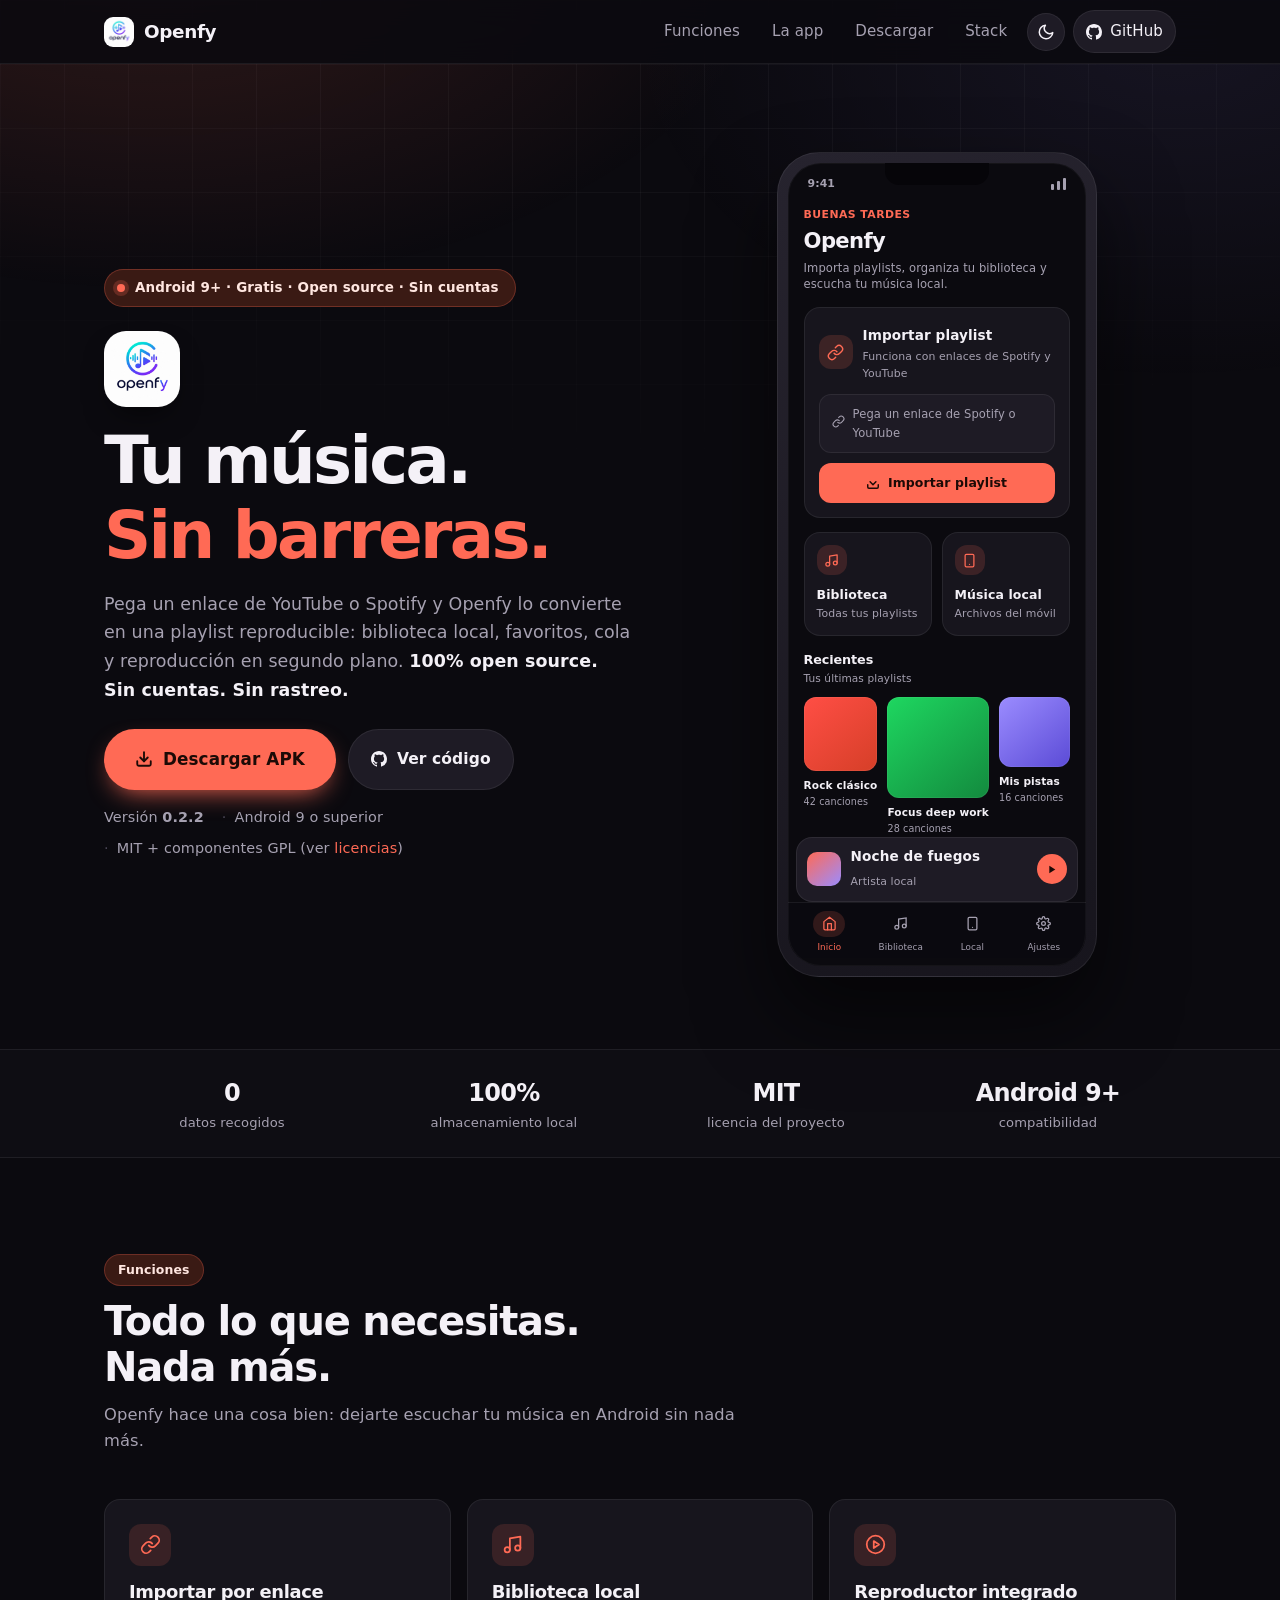
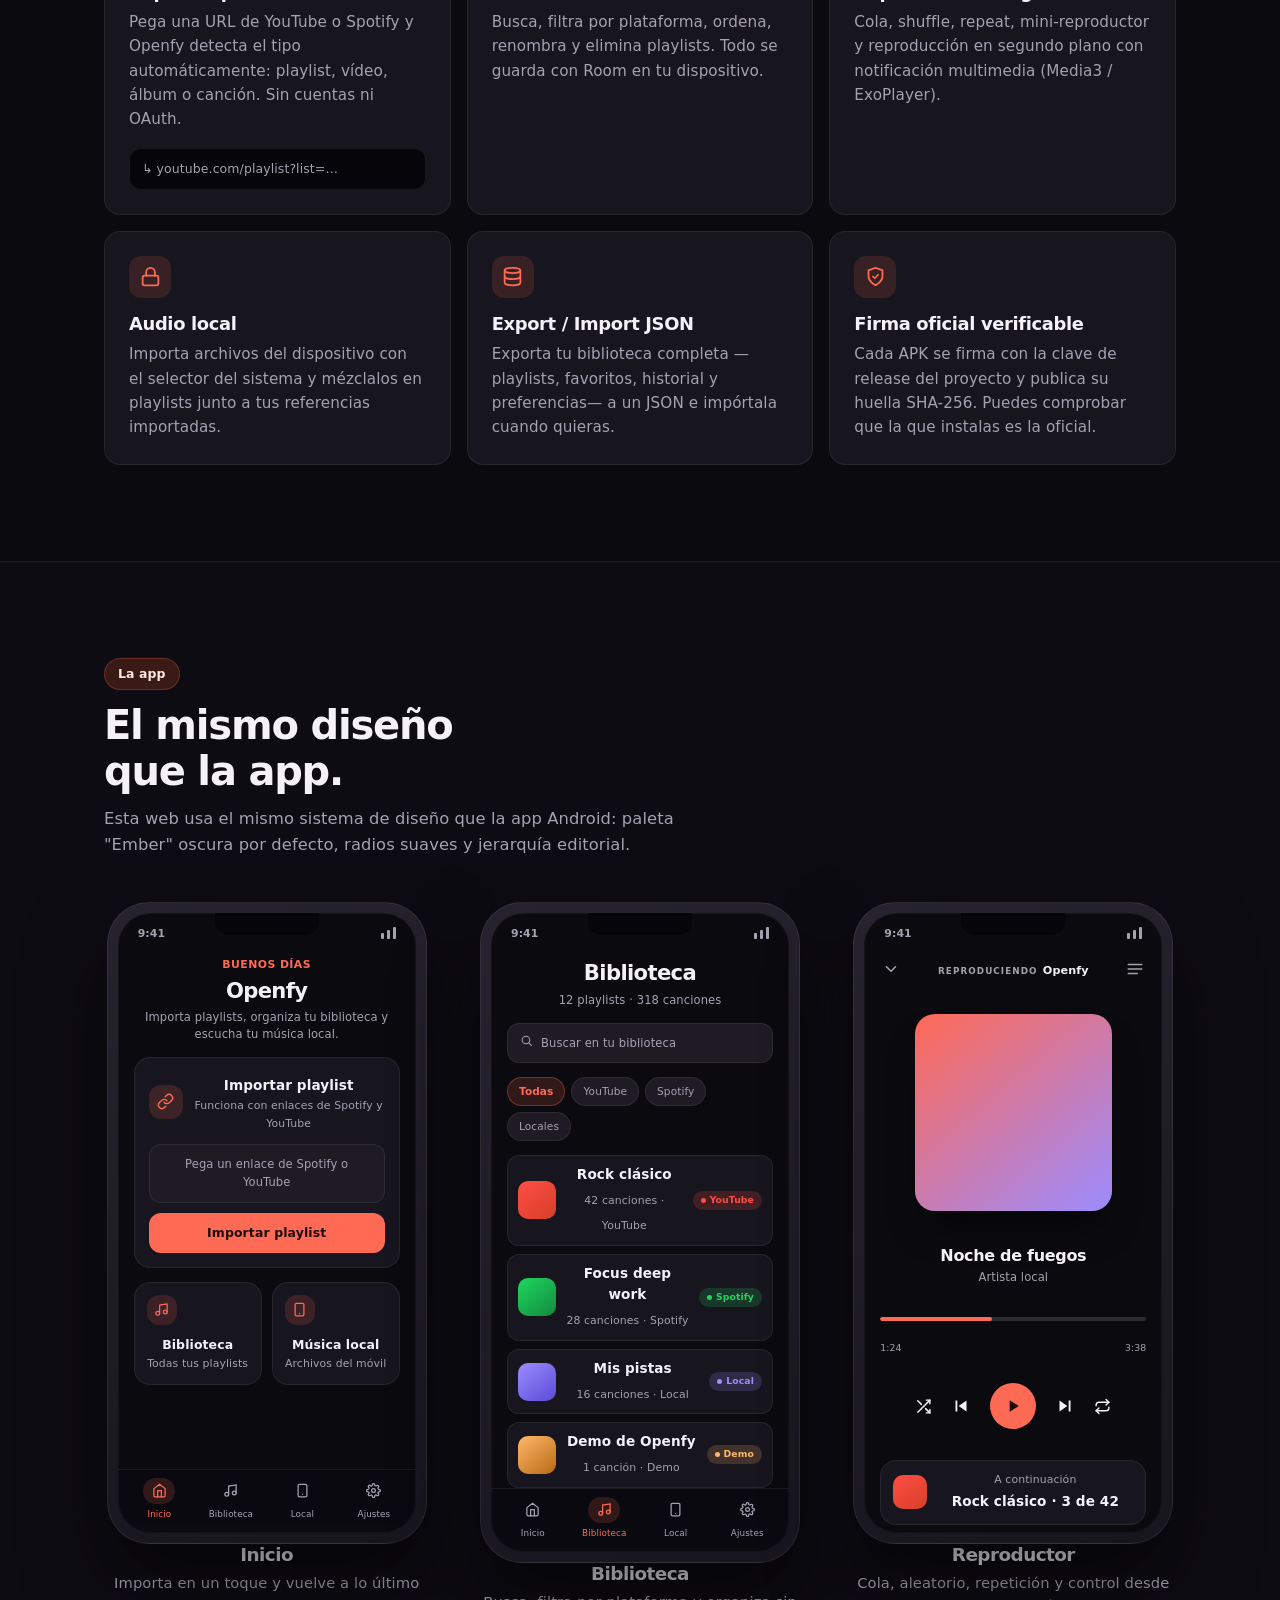
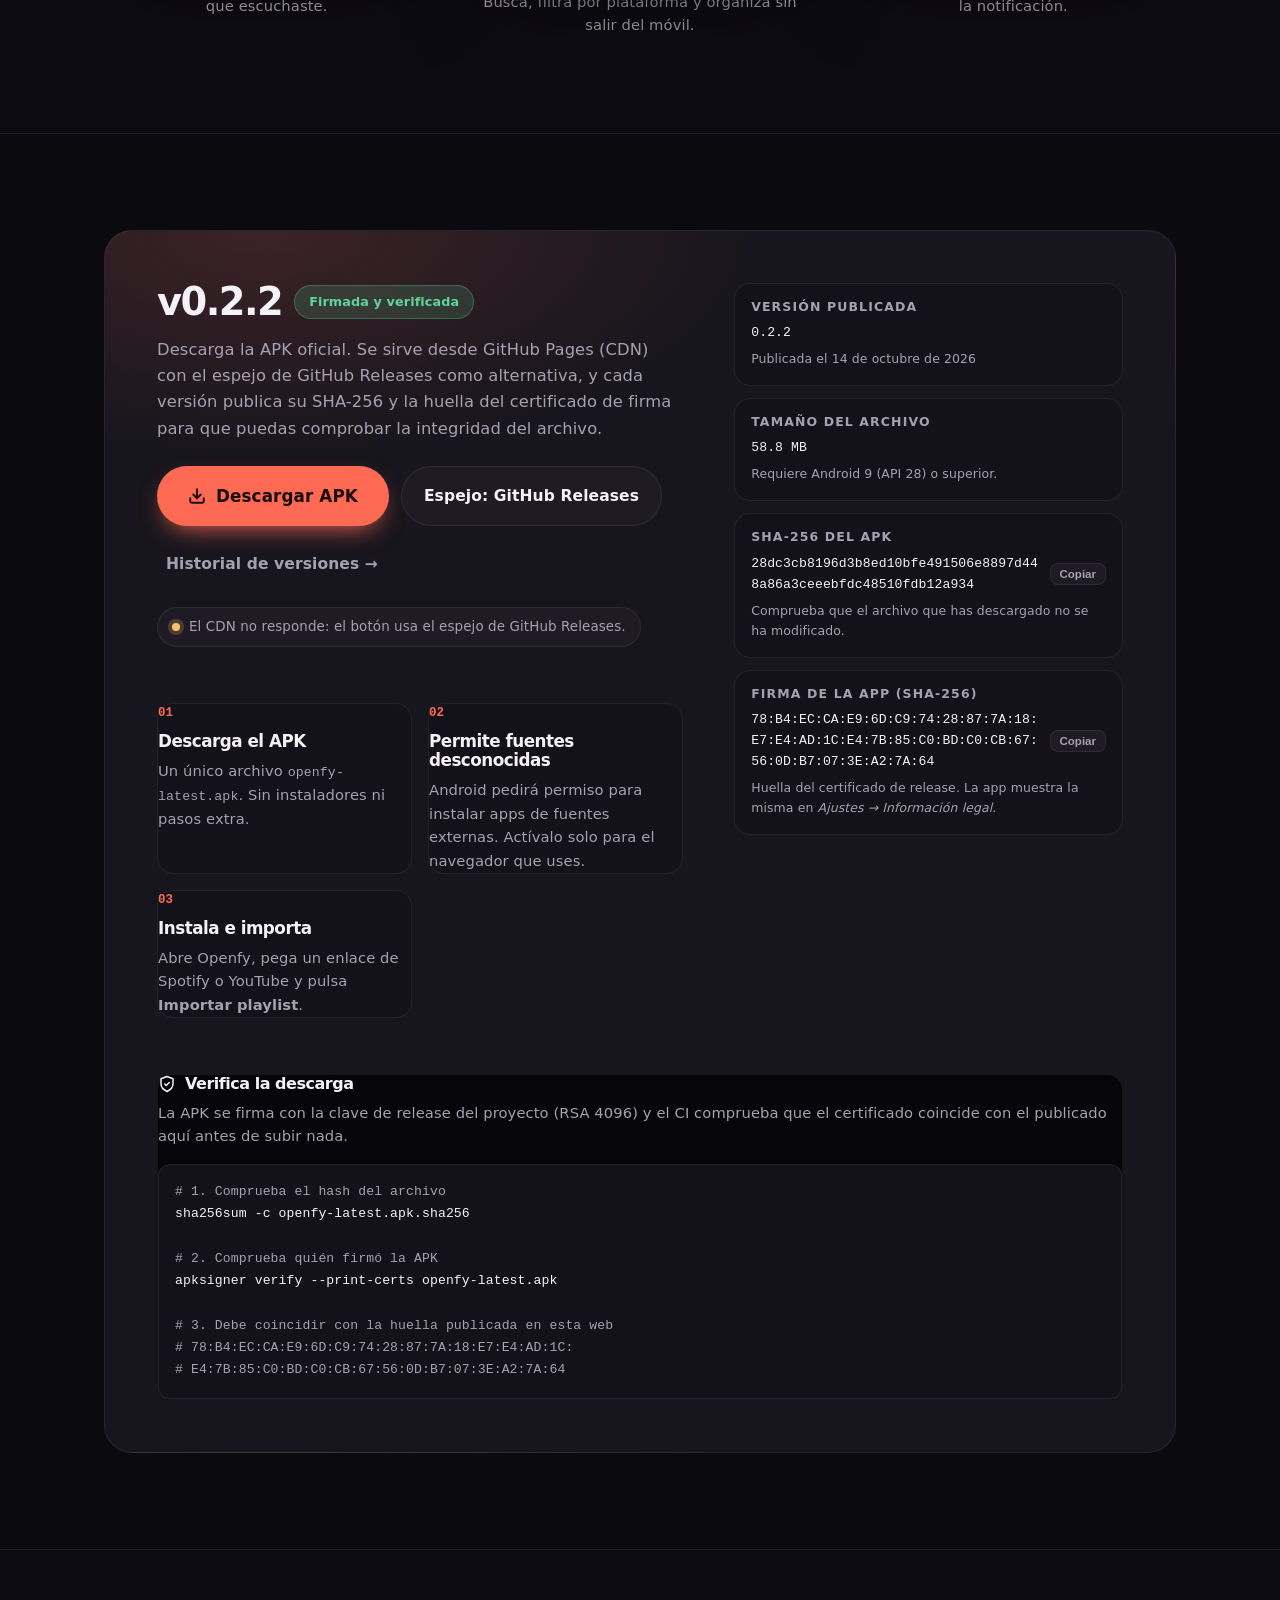
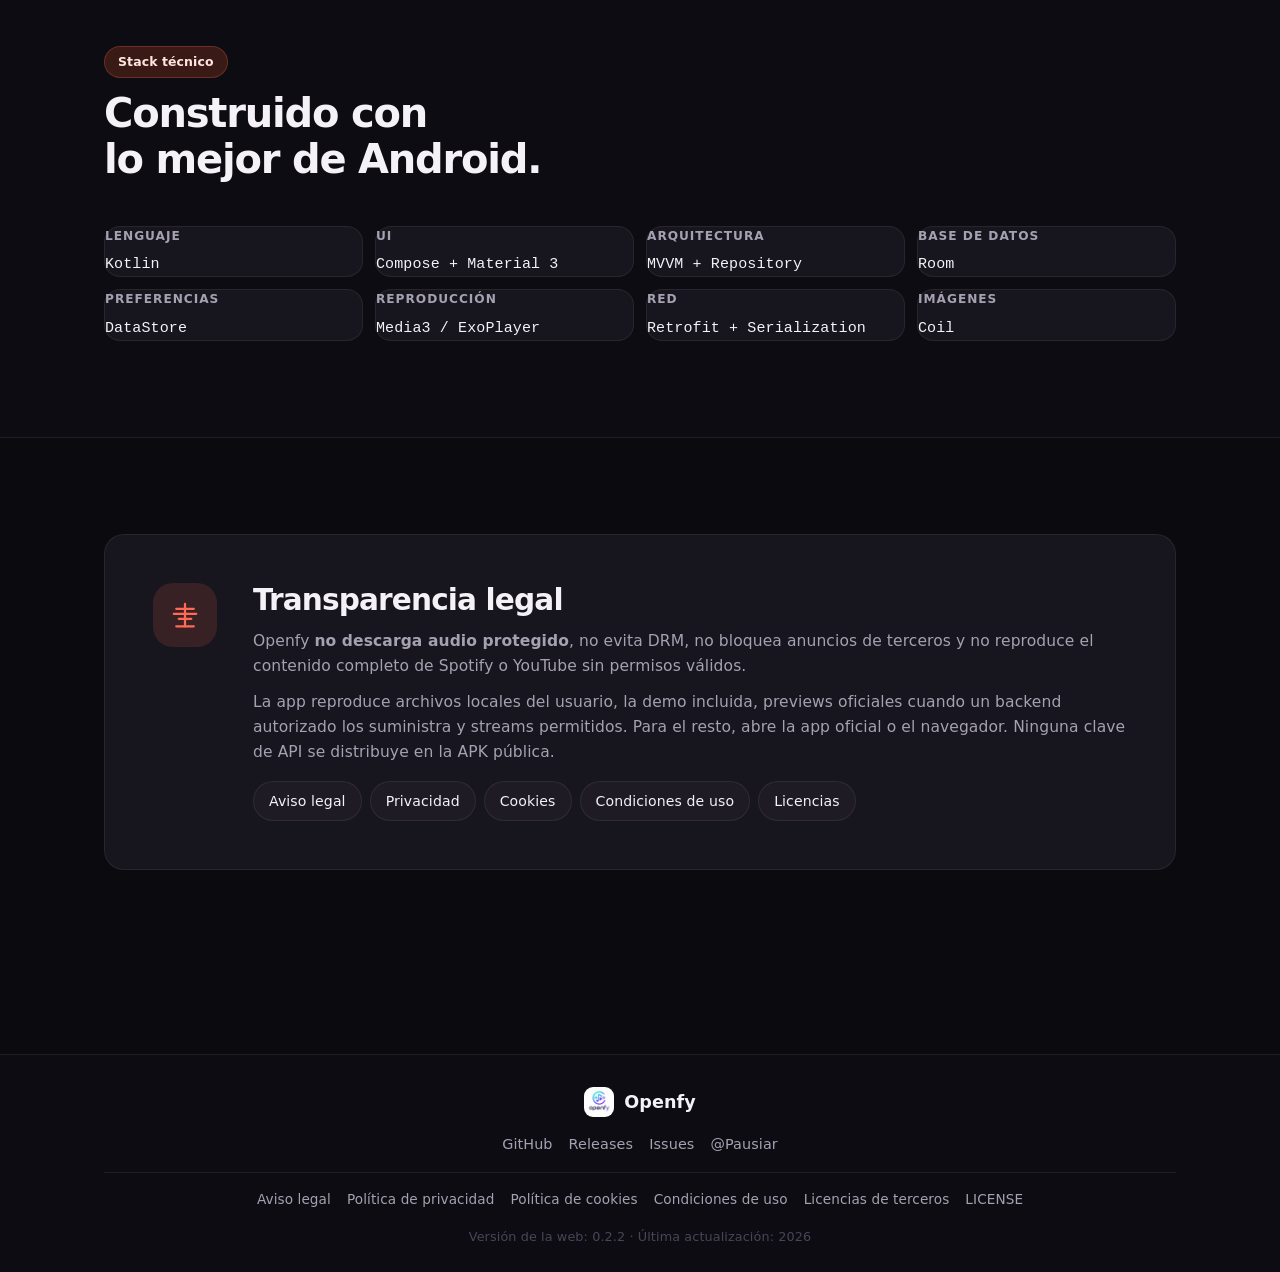
==== commit 5dda88e1: "chore(web): remove footer attribution line" ====
--- a/web/index.html
+++ b/web/index.html
@@ -614,7 +614,7 @@
         <a href="https://github.com/Pausiar" target="_blank" rel="noopener noreferrer">@Pausiar</a>
       </nav>
 
-      <p class="footer-copy">Hecho con <span aria-hidden="true">♥</span> por <a href="https://github.com/Pausiar" target="_blank" rel="noopener noreferrer">Pausiar</a> · Código bajo licencia MIT</p>
+      
 
       <nav class="footer-legal" aria-label="Información legal">
         <a href="legal.html">Aviso legal</a>
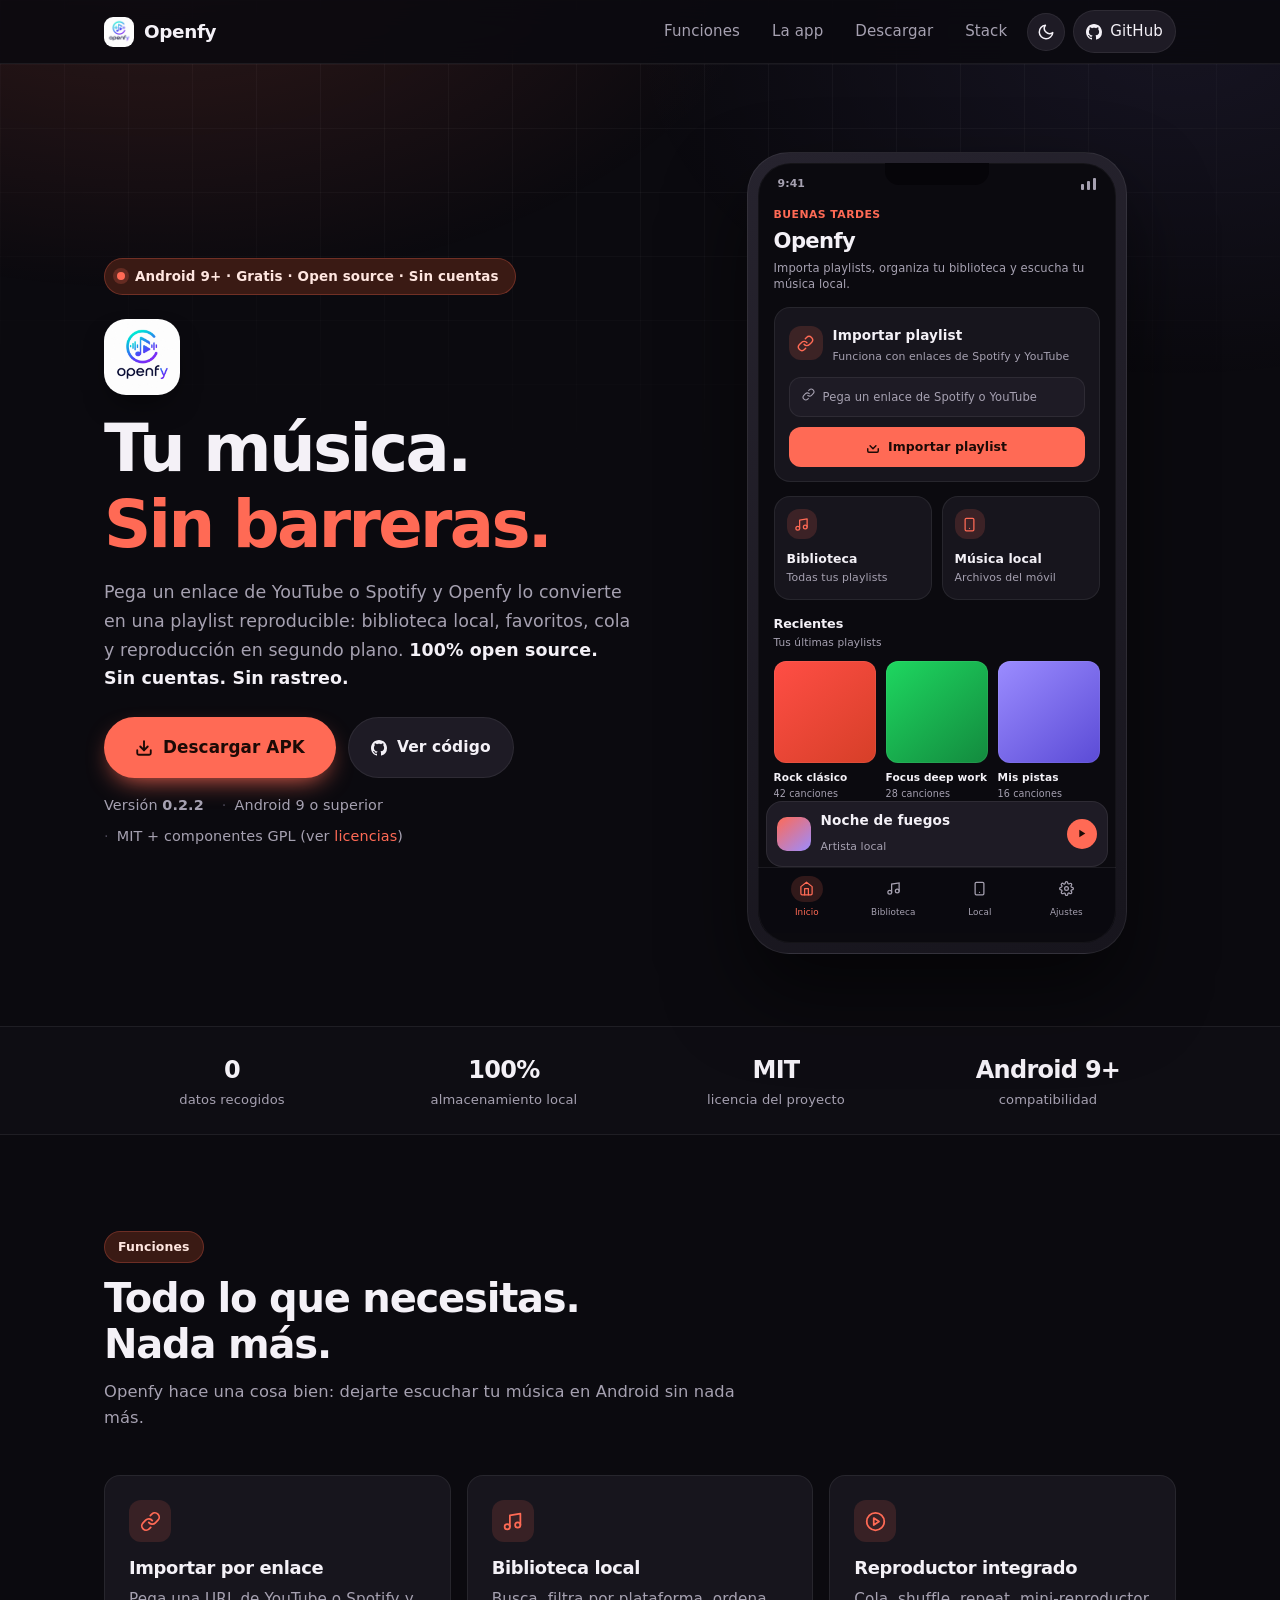
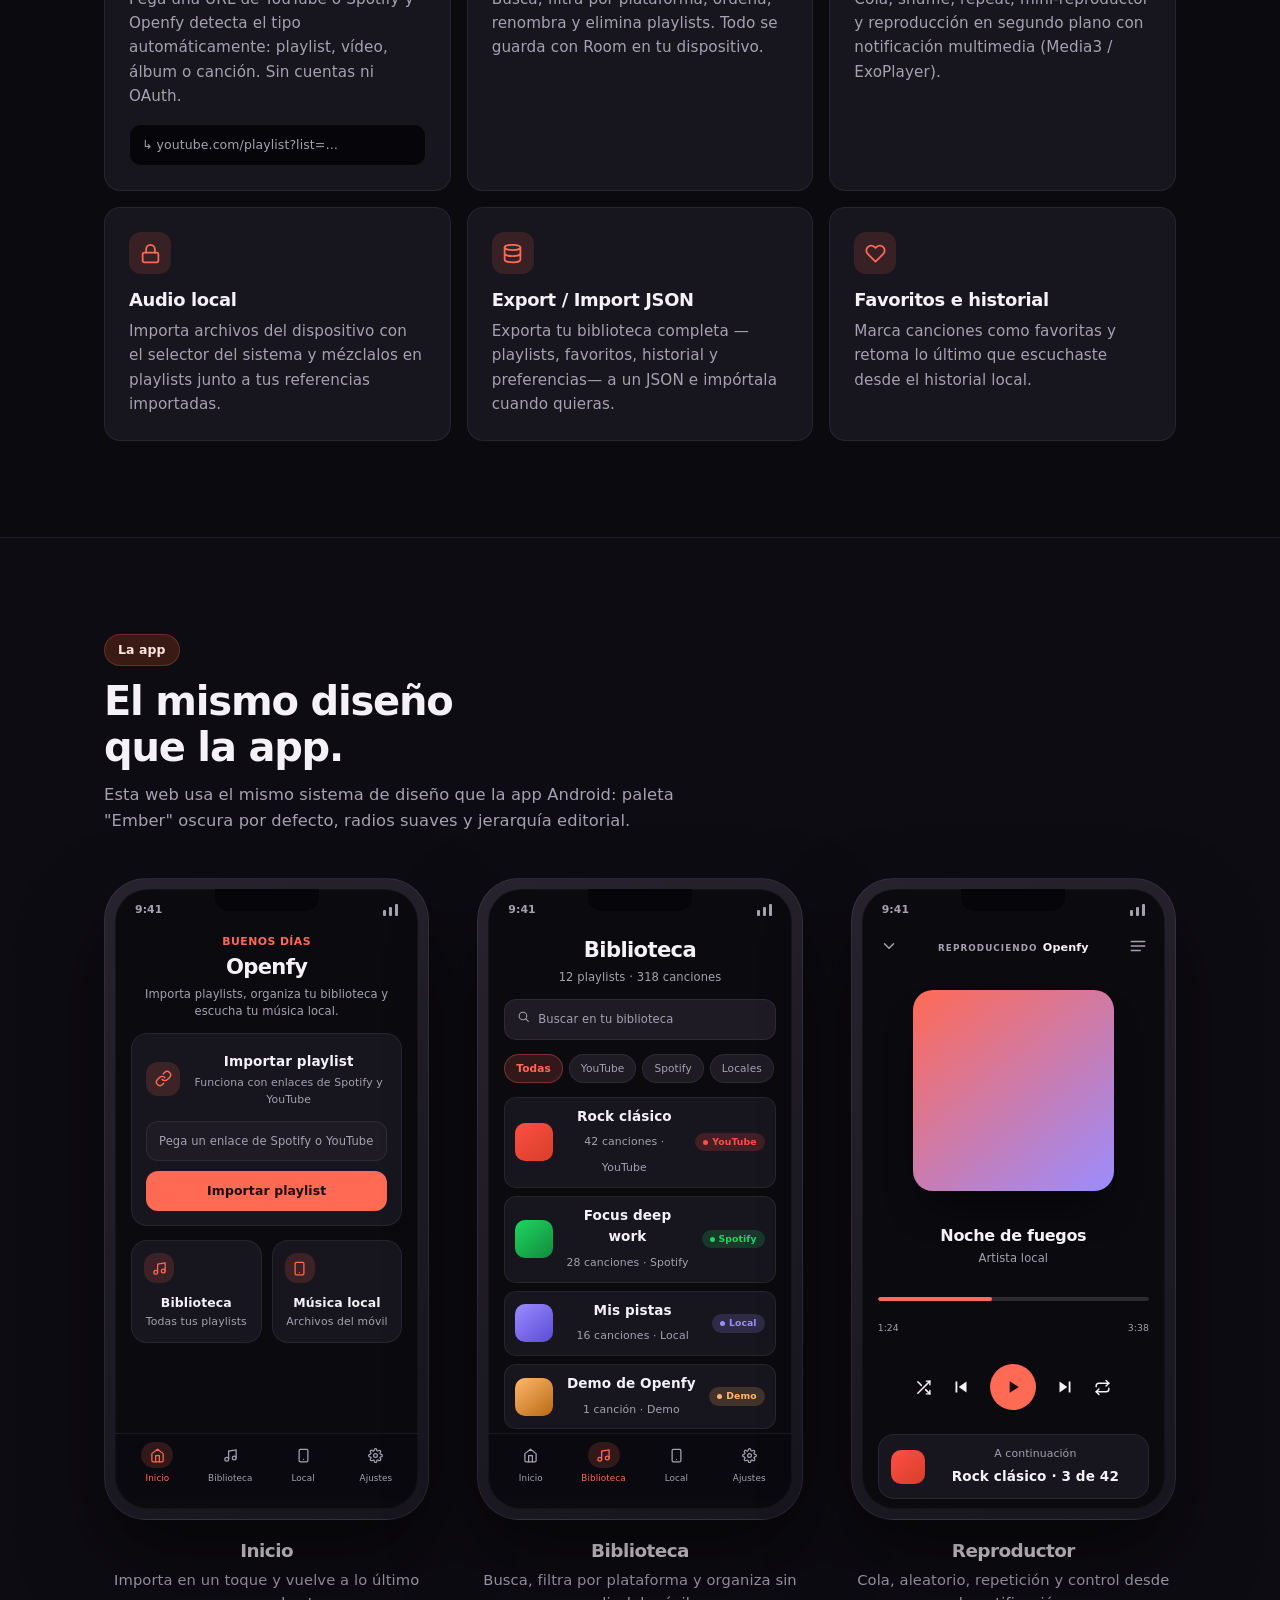
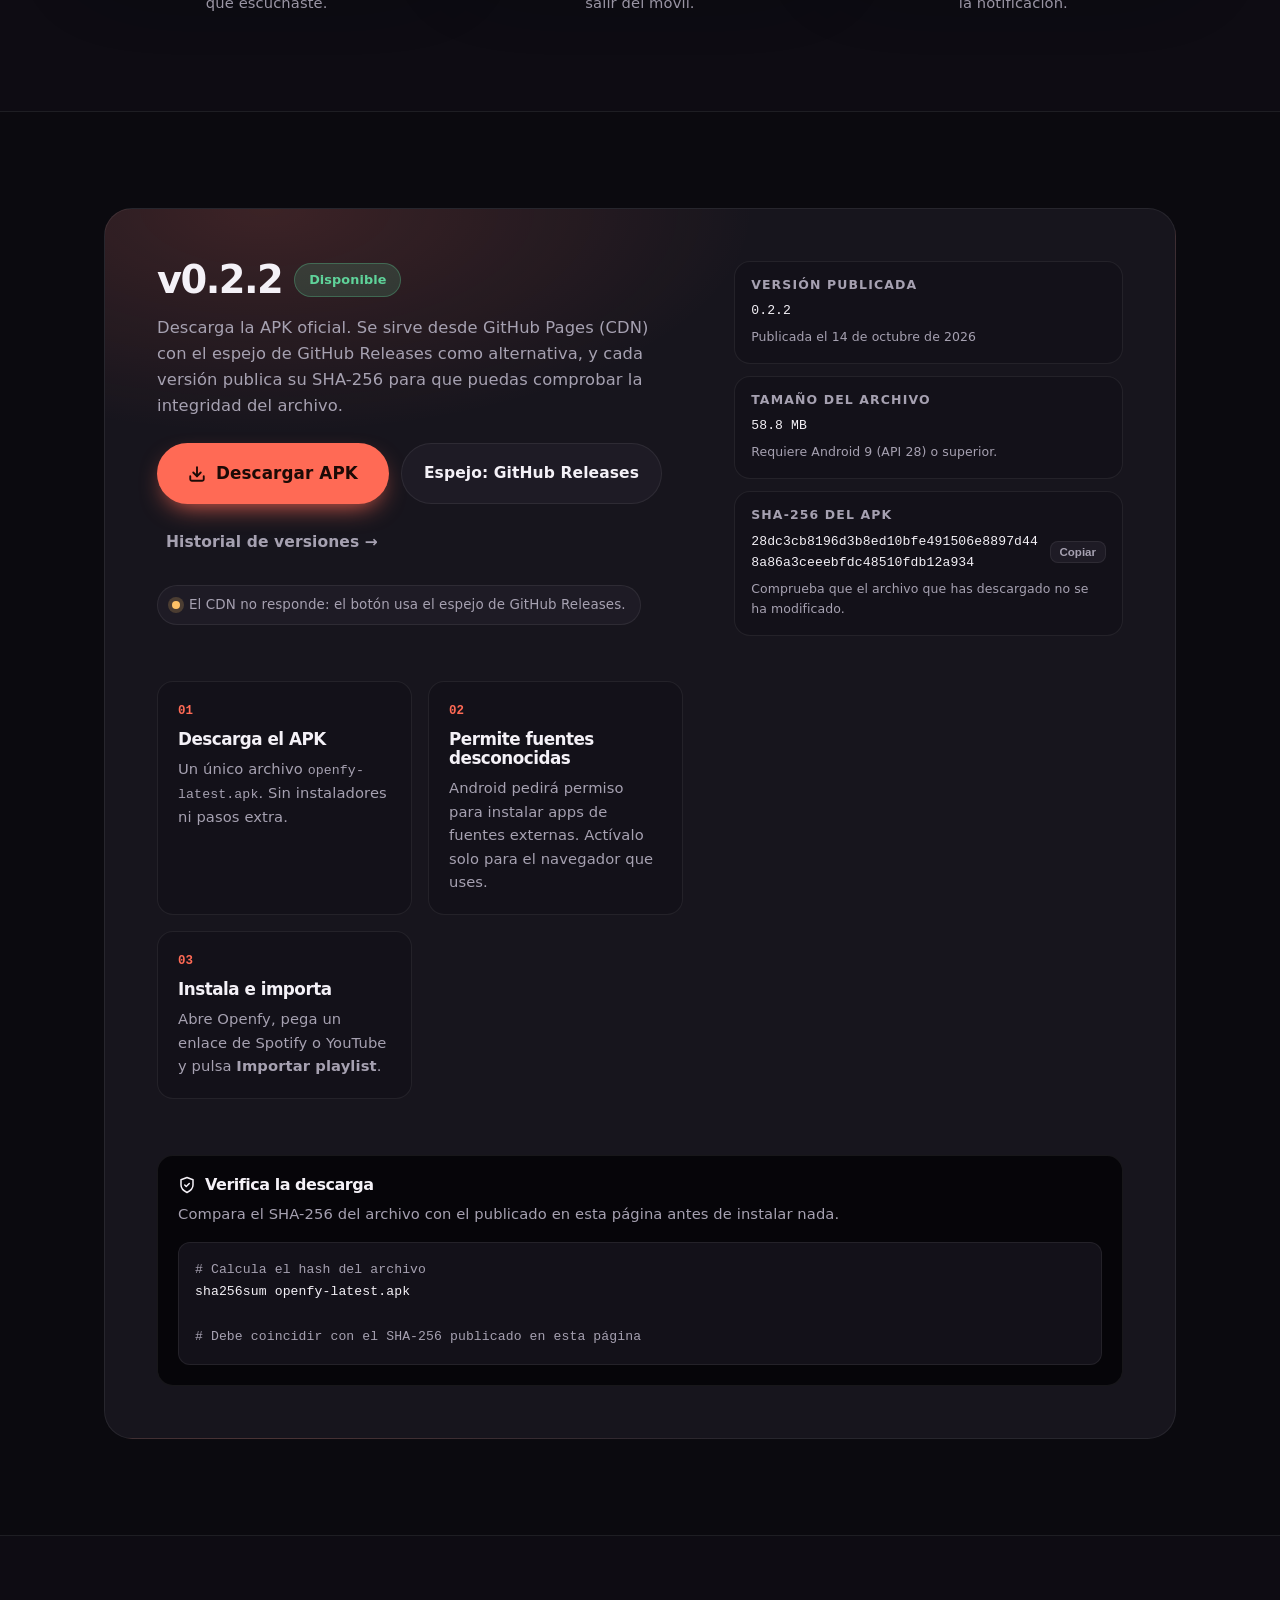
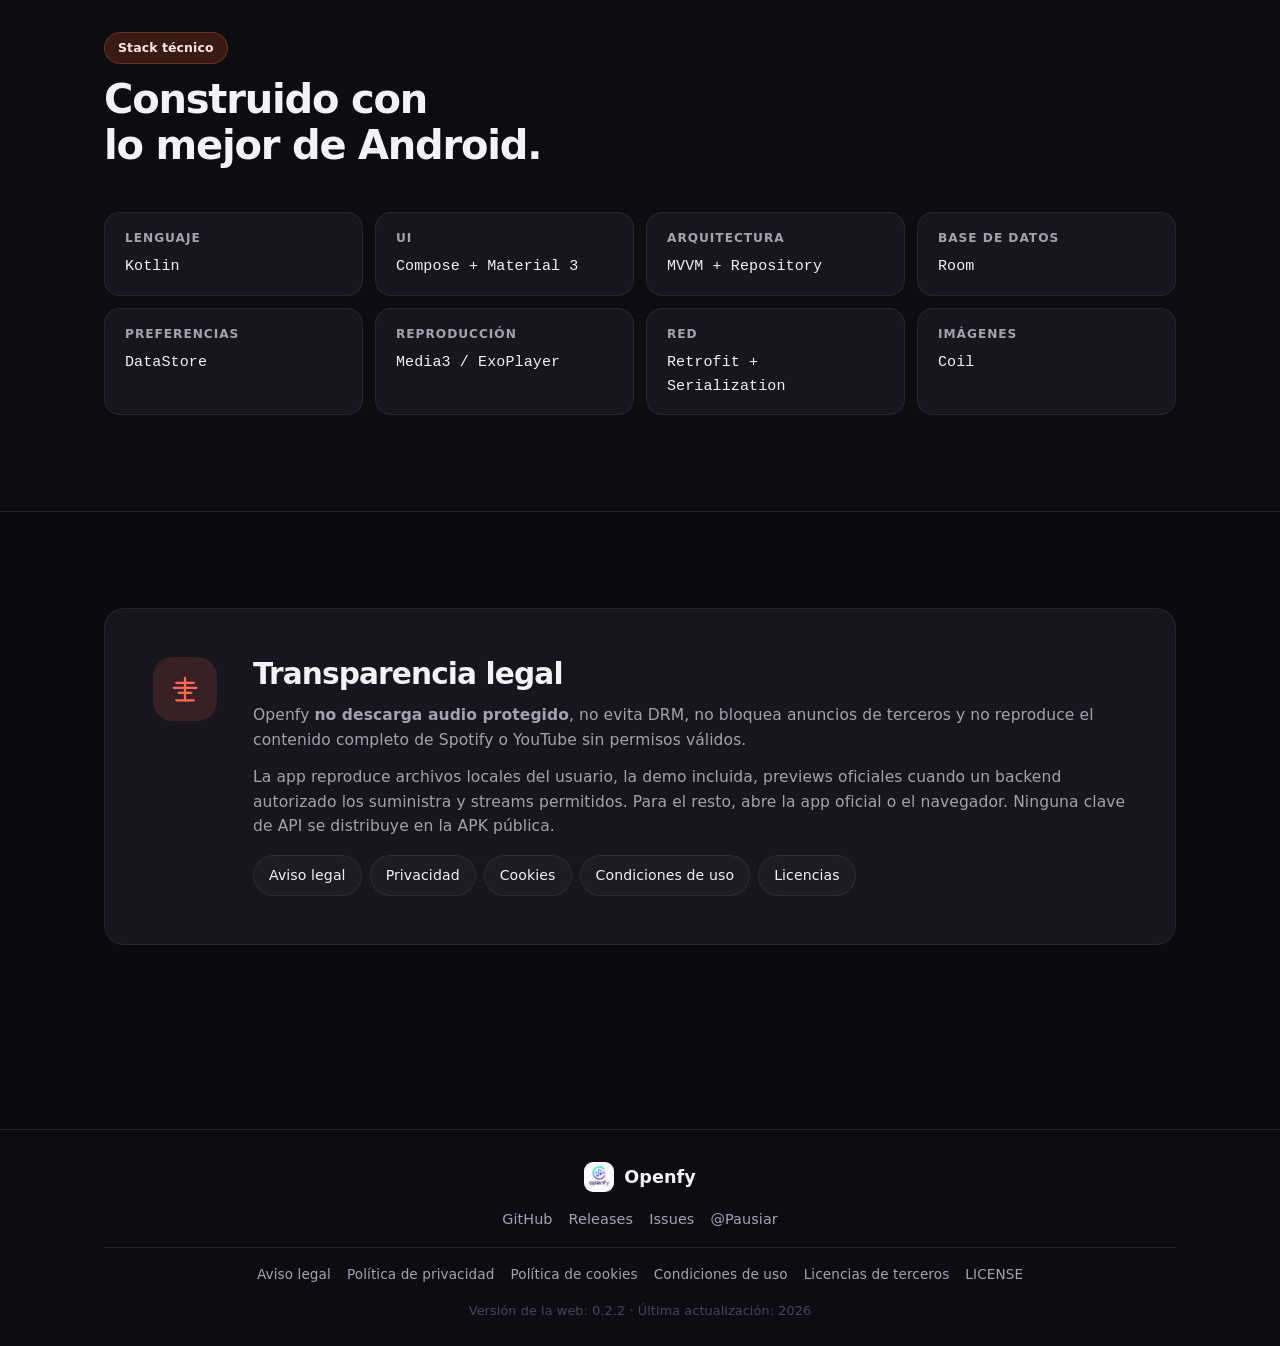
==== commit d99cecd6: "fix(web): ensancha el móvil del hero y retira la firma de la landing - Sube el mockup a 380 px (330 " ====
--- a/web/index.html
+++ b/web/index.html
@@ -4,7 +4,7 @@
   <meta charset="UTF-8">
   <meta name="viewport" content="width=device-width, initial-scale=1.0">
   <title>Openfy — Reproductor de playlists open source para Android</title>
-  <meta name="description" content="Openfy es una app Android open source para importar playlists de YouTube y Spotify, organizar tu biblioteca local y reproducir música. Descarga la APK oficial firmada y verifica su firma.">
+  <meta name="description" content="Openfy es una app Android open source para importar playlists de YouTube y Spotify, organizar tu biblioteca local y reproducir música. Descarga la APK oficial para Android.">
   <meta name="theme-color" content="#0b0a0f">
   <link rel="canonical" href="https://pausiar.github.io/openfy/">
 
@@ -259,10 +259,10 @@
 
           <article class="card">
             <div class="card-icon" aria-hidden="true">
-              <svg width="21" height="21" viewBox="0 0 24 24" fill="none" stroke="currentColor" stroke-width="2" stroke-linecap="round" stroke-linejoin="round"><path d="M12 22s8-4 8-10V5l-8-3-8 3v7c0 6 8 10 8 10z"/><path d="M9 12l2 2 4-4"/></svg>
-            </div>
-            <h3>Firma oficial verificable</h3>
-            <p>Cada APK se firma con la clave de release del proyecto y publica su huella SHA-256. Puedes comprobar que la que instalas es la oficial.</p>
+              <svg width="21" height="21" viewBox="0 0 24 24" fill="none" stroke="currentColor" stroke-width="2" stroke-linecap="round" stroke-linejoin="round"><path d="M20.84 4.61a5.5 5.5 0 0 0-7.78 0L12 5.67l-1.06-1.06a5.5 5.5 0 0 0-7.78 7.78l1.06 1.06L12 21.23l7.78-7.78 1.06-1.06a5.5 5.5 0 0 0 0-7.78z"/></svg>
+            </div>
+            <h3>Favoritos e historial</h3>
+            <p>Marca canciones como favoritas y retoma lo último que escuchaste desde el historial local.</p>
           </article>
         </div>
       </div>
@@ -445,13 +445,12 @@
             <div>
               <div class="release-head">
                 <span class="release-version">v<span data-release="version">0.2.2</span></span>
-                <span class="release-pill" data-release="pill">Firmada y verificada</span>
+                <span class="release-pill" data-release="pill">Disponible</span>
               </div>
               <p class="release-desc">
                 Descarga la APK oficial. Se sirve desde GitHub Pages (CDN) con el espejo de
-                GitHub Releases como alternativa, y cada versión publica su SHA-256 y la
-                huella del certificado de firma para que puedas comprobar la integridad
-                del archivo.
+                GitHub Releases como alternativa, y cada versión publica su SHA-256 para que
+                puedas comprobar la integridad del archivo.
               </p>
 
               <div class="download-actions">
@@ -512,15 +511,6 @@
                 </div>
                 <p class="meta-note">Comprueba que el archivo que has descargado no se ha modificado.</p>
               </div>
-
-              <div class="meta-card">
-                <h4>Firma de la app (SHA-256)</h4>
-                <div class="meta-value">
-                  <span class="grow" data-release="fingerprint">—</span>
-                  <button class="copy-btn" type="button" data-copy="fingerprint">Copiar</button>
-                </div>
-                <p class="meta-note">Huella del certificado de release. La app muestra la misma en <em>Ajustes → Información legal</em>.</p>
-              </div>
             </aside>
           </div>
 
@@ -530,18 +520,12 @@
               Verifica la descarga
             </h3>
             <p>
-              La APK se firma con la clave de release del proyecto (RSA 4096) y el CI comprueba
-              que el certificado coincide con el publicado aquí antes de subir nada.
+              Compara el SHA-256 del archivo con el publicado en esta página antes de instalar nada.
             </p>
-<pre><span class="comment"># 1. Comprueba el hash del archivo</span>
-sha256sum -c openfy-latest.apk.sha256
-
-<span class="comment"># 2. Comprueba quién firmó la APK</span>
-apksigner verify --print-certs openfy-latest.apk
-
-<span class="comment"># 3. Debe coincidir con la huella publicada en esta web</span>
-<span class="comment"># 78:B4:EC:CA:E9:6D:C9:74:28:87:7A:18:E7:E4:AD:1C:</span>
-<span class="comment"># E4:7B:85:C0:BD:C0:CB:67:56:0D:B7:07:3E:A2:7A:64</span></pre>
+<pre><span class="comment"># Calcula el hash del archivo</span>
+sha256sum openfy-latest.apk
+
+<span class="comment"># Debe coincidir con el SHA-256 publicado en esta página</span></pre>
           </div>
         </div>
       </div>
--- a/web/styles.css
+++ b/web/styles.css
@@ -65,6 +65,7 @@
   --space-2: 8px;
   --space-3: 12px;
   --space-4: 16px;
+  --space-5: 20px;
   --space-6: 24px;
   --space-8: 32px;
   --space-12: 48px;
@@ -524,7 +525,7 @@
 .phone {
   position: relative;
   width: 100%;
-  max-width: 320px;
+  max-width: 380px;
   margin-inline: auto;
   padding: 10px;
   border-radius: 42px;
@@ -550,7 +551,7 @@
   display: flex;
   flex-direction: column;
   min-height: 620px;
-  padding-bottom: 8px;
+  padding-bottom: 10px;
 }
 
 .phone-notch {
@@ -862,7 +863,7 @@
   display: grid;
   grid-template-columns: repeat(4, 1fr);
   align-items: center;
-  padding: 8px 6px 4px;
+  padding: 8px 6px 14px;
   border-top: 1px solid var(--hairline);
   background: color-mix(in srgb, var(--bg) 96%, transparent);
 }
@@ -1705,7 +1706,7 @@
   }
 
   .phone {
-    max-width: 290px;
+    max-width: 330px;
   }
 
   .phone-screen {
